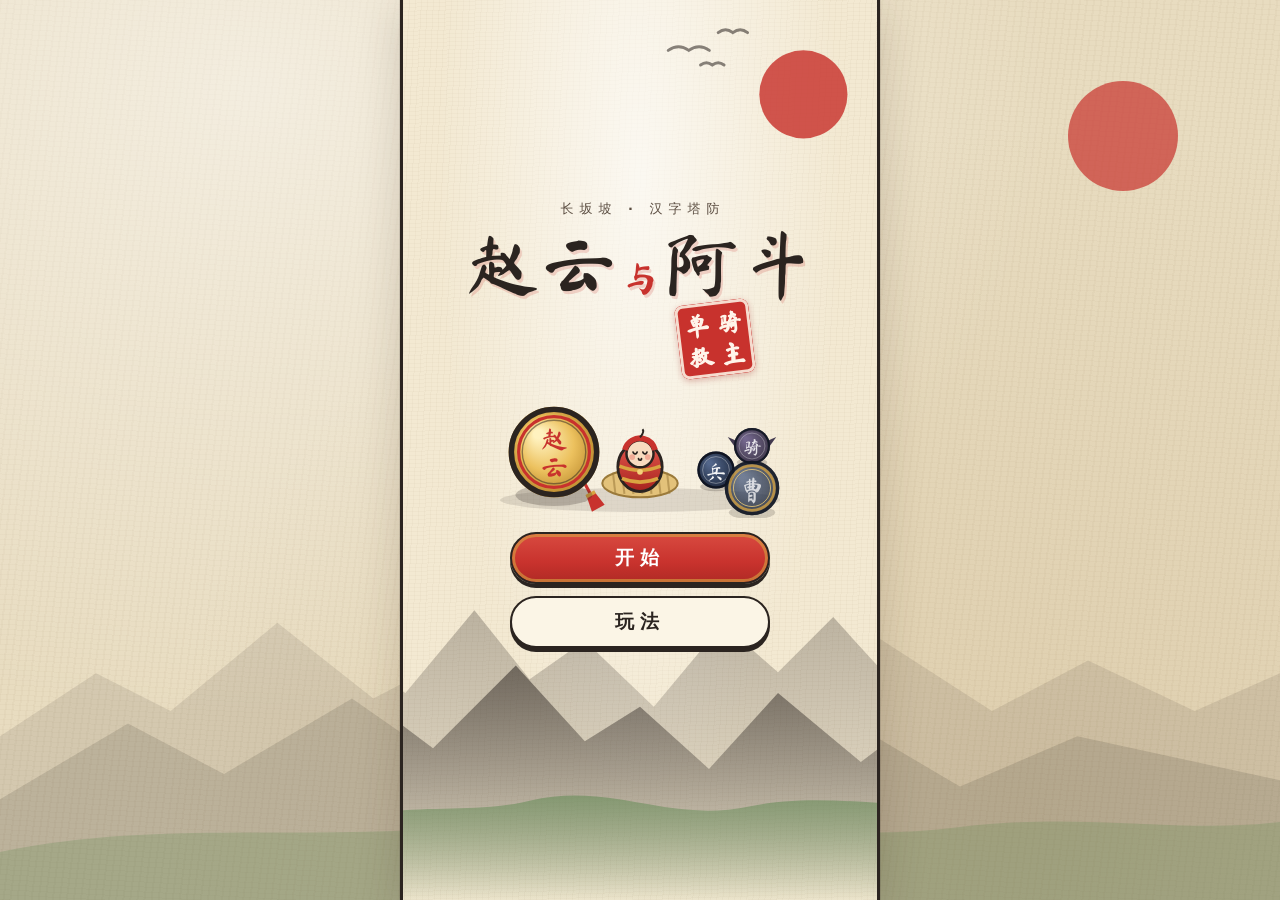
==== zhaoyun/index.html @ 33e2bda7 "Add standalone game 赵云与阿斗 at /zhaoyun/ Character-card merge tower defense set at Changban: summon 刀/" ====
<!doctype html>
<html lang="zh-CN">
<head>
<meta charset="utf-8">
<meta name="viewport" content="width=device-width, initial-scale=1, maximum-scale=1, user-scalable=no, viewport-fit=cover">
<title>赵云与阿斗 · 长坂坡汉字塔防</title>
<meta name="description" content="长坂坡，赵云单骑救主。征兵布阵、同字合并升级、两字凑成武将，守住阿斗二十波。">
<meta name="theme-color" content="#f3e9d2">
<meta name="color-scheme" content="light">
<link rel="icon" href="icon.svg" type="image/svg+xml">
<link rel="preconnect" href="https://fonts.googleapis.com">
<link rel="preconnect" href="https://fonts.gstatic.com" crossorigin>
<link rel="stylesheet" href="https://fonts.googleapis.com/css2?family=Ma+Shan+Zheng&family=ZCOOL+XiaoWei&display=swap">
<link rel="stylesheet" href="style.css">
</head>
<body>
<svg width="0" height="0" style="position:absolute" aria-hidden="true">
  <defs>
    <symbol id="i-heart" viewBox="0 0 24 24"><path d="M12 21s-7.5-4.6-9.6-9.4C.9 8.1 3 4.5 6.6 4.5c2.1 0 3.6 1.2 4.4 2.6.8-1.4 2.3-2.6 4.4-2.6 3.6 0 5.7 3.6 4.2 7.1C19.5 16.4 12 21 12 21z" fill="#c8322d" stroke="#2b2420" stroke-width="1.6" stroke-linejoin="round"/><path d="M7 8.2c-.9.3-1.6 1.2-1.6 2.3" stroke="#fff" stroke-opacity=".7" stroke-width="1.5" fill="none" stroke-linecap="round"/></symbol>
    <symbol id="i-bun" viewBox="0 0 24 24"><path d="M3 17.5c0-6 4-10 9-10s9 4 9 10c0 1.2-1 2-2.2 2H5.2C4 19.5 3 18.7 3 17.5z" fill="#fbf3e1" stroke="#2b2420" stroke-width="1.6" stroke-linejoin="round"/><path d="M9 11.5c1 1.5 1.2 3.4.8 5.4M14.5 11c-.6 1.8-.6 3.8.1 5.8" stroke="#c9b48a" stroke-width="1.3" fill="none" stroke-linecap="round"/><circle cx="12" cy="9.6" r="1.5" fill="#c8322d"/></symbol>
    <symbol id="i-pause" viewBox="0 0 24 24"><rect x="6" y="5" width="4" height="14" rx="1.2" fill="currentColor"/><rect x="14" y="5" width="4" height="14" rx="1.2" fill="currentColor"/></symbol>
    <symbol id="i-sound" viewBox="0 0 24 24"><path d="M4 9.5h3.5L12 5.5v13l-4.5-4H4z" fill="currentColor"/><path d="M15.5 9a4.2 4.2 0 0 1 0 6M18 6.5a7.6 7.6 0 0 1 0 11" stroke="currentColor" stroke-width="2" fill="none" stroke-linecap="round"/></symbol>
    <symbol id="i-mute" viewBox="0 0 24 24"><path d="M4 9.5h3.5L12 5.5v13l-4.5-4H4z" fill="currentColor"/><path d="M15.5 9.5l5 5m0-5l-5 5" stroke="currentColor" stroke-width="2" stroke-linecap="round"/></symbol>
    <symbol id="i-help" viewBox="0 0 24 24"><path d="M5 4.5h10.5a3 3 0 0 1 3 3v12H8a3 3 0 0 1-3-3z" fill="none" stroke="currentColor" stroke-width="1.9" stroke-linejoin="round"/><path d="M5 16.5a3 3 0 0 1 3-3h10.5M9 8.5h6" stroke="currentColor" stroke-width="1.9" fill="none" stroke-linecap="round"/></symbol>
    <symbol id="i-recycle" viewBox="0 0 24 24"><path d="M5.5 9h13l-1.3 10.2a1.5 1.5 0 0 1-1.5 1.3H8.3a1.5 1.5 0 0 1-1.5-1.3z" fill="#e3c27a" stroke="#2b2420" stroke-width="1.6" stroke-linejoin="round"/><path d="M8 12.5h8M8.6 16h6.8" stroke="#8a6a2e" stroke-width="1.3" stroke-linecap="round"/><path d="M4 9h16" stroke="#2b2420" stroke-width="1.8" stroke-linecap="round"/><path d="M9 6.5c.8-1.6 2-2.3 3-2.3s2.2.7 3 2.3" stroke="#2b2420" stroke-width="1.6" fill="none" stroke-linecap="round"/></symbol>
  </defs>
</svg>

<div id="app">
  <header id="hud">
    <div class="stat stat-hp" title="阿斗的心"><svg class="ico"><use href="#i-heart"/></svg><b id="hpV">10</b></div>
    <div class="stat stat-wave" title="波次"><span class="lbl l1">第</span><b id="waveV">1</b><span class="lbl">/20</span><span class="lbl l3">波</span></div>
    <div class="stat stat-bun" id="bunBox" title="馒头"><svg class="ico"><use href="#i-bun"/></svg><b id="bunV">0</b></div>
    <div class="hud-btns">
      <button class="hbtn speed" id="btnSpeed" aria-label="切换速度">×1</button>
      <button class="hbtn" id="btnSound" aria-label="声音"><svg class="ico"><use href="#i-sound"/></svg></button>
      <button class="hbtn" id="btnPause" aria-label="暂停"><svg class="ico"><use href="#i-pause"/></svg></button>
    </div>
  </header>

  <main id="field">
    <div id="boardWrap">
      <canvas id="cv"></canvas>
      <div id="flash"></div>
      <button id="btnNext" class="hidden"><span class="nx-t">下一波</span><span class="nx-c" id="nextCount">6</span><span class="nx-b" id="nextBonus"></span></button>
      <div id="banner" class="banner"><div class="b-main"></div><div class="b-sub"></div></div>
      <div id="skillStrip"></div>
    </div>
  </main>

  <section id="dock">
    <div id="bench">
      <div class="slot" data-i="0"><canvas></canvas></div>
      <div class="slot" data-i="1"><canvas></canvas></div>
      <div class="slot" data-i="2"><canvas></canvas></div>
      <div class="slot" data-i="3"><canvas></canvas></div>
      <div class="slot" data-i="4"><canvas></canvas></div>
    </div>
    <div id="controls">
      <div id="recycle" aria-label="回收"><svg class="ico"><use href="#i-recycle"/></svg><span class="rc-t">回收</span><span class="rc-v" id="recycleV"></span></div>
      <button id="btnSummon"><span class="sm-t">征兵</span><span class="sm-c"><svg class="ico"><use href="#i-bun"/></svg><b id="costV">10</b></span><span class="sm-why" id="summonWhy"></span></button>
      <button id="btnHelp" class="round-btn" aria-label="玩法与图鉴"><svg class="ico"><use href="#i-help"/></svg></button>
    </div>
  </section>

  <div id="tip" class="tip"></div>
  <div id="tut" class="tut"><span id="tutText"></span><i class="tut-arrow"></i></div>
  <div id="ghost"><canvas></canvas></div>
  <div id="flyLayer"></div>

  <!-- 标题页 -->
  <section id="title" class="screen show">
    <svg class="t-mount" viewBox="0 0 480 300" preserveAspectRatio="xMidYMax slice" aria-hidden="true">
      <defs>
        <linearGradient id="m1" x1="0" y1="0" x2="0" y2="1"><stop offset="0" stop-color="#2b2420" stop-opacity=".55"/><stop offset="1" stop-color="#2b2420" stop-opacity="0"/></linearGradient>
        <linearGradient id="m2" x1="0" y1="0" x2="0" y2="1"><stop offset="0" stop-color="#2b2420" stop-opacity=".28"/><stop offset="1" stop-color="#2b2420" stop-opacity="0"/></linearGradient>
        <linearGradient id="m3" x1="0" y1="0" x2="0" y2="1"><stop offset="0" stop-color="#5f8a52" stop-opacity=".55"/><stop offset="1" stop-color="#5f8a52" stop-opacity=".05"/></linearGradient>
      </defs>
      <path d="M0 170 L40 130 L70 150 L120 90 L160 140 L200 112 L250 160 L300 100 L340 135 L380 95 L430 150 L480 120 L480 300 L0 300Z" fill="url(#m2)"/>
      <path d="M0 210 L50 160 L90 190 L150 130 L200 185 L240 160 L290 205 L340 150 L400 200 L440 170 L480 190 L480 300 L0 300Z" fill="url(#m1)"/>
      <path d="M0 250 C60 225 110 240 160 228 C220 214 260 245 320 232 C380 220 430 238 480 226 L480 300 L0 300Z" fill="url(#m3)"/>
    </svg>
    <svg class="t-sky" viewBox="0 0 200 120" aria-hidden="true">
      <circle cx="150" cy="52" r="30" fill="#c8322d" opacity=".82"/>
      <path d="M58 22 q7 -5 14 0 q7 -5 14 0 M92 10 q5 -4 10 0 q5 -4 10 0 M80 32 q4 -3 8 0 q4 -3 8 0" stroke="#2b2420" stroke-width="2" fill="none" stroke-linecap="round" opacity=".55"/>
    </svg>
    <div class="t-inner">
      <div class="t-kicker">长坂坡 · 汉字塔防</div>
      <h1 class="t-title"><span>赵</span><span>云</span><span class="small">与</span><span>阿</span><span>斗</span></h1>
      <div class="seal" aria-label="单骑救主"><span>单</span><span>骑</span><span>救</span><span>主</span></div>
      <div class="t-hero"><canvas id="heroCv" width="300" height="130"></canvas></div>
      <div class="t-btns">
        <button class="btn btn-red" id="btnStart">开始</button>
        <button class="btn btn-paper" id="btnRules">玩法</button>
      </div>
      <div class="t-best" id="bestLine"></div>
    </div>
  </section>

  <!-- 选择难度 -->
  <section id="sheetDiff" class="sheet-wrap">
    <div class="sheet">
      <div class="sheet-h"><h2>选择难度</h2><button class="x" data-close aria-label="关闭">×</button></div>
      <button class="continue hidden" id="btnContinue"></button>
      <div class="diffs">
        <button class="diff" data-diff="easy"><b>简单</b><span>敌军血量 ×0.8 · 初始馒头 80</span><em data-best="easy"></em></button>
        <button class="diff" data-diff="normal"><b>普通</b><span>标准长坂坡 · 初始馒头 60</span><em data-best="normal"></em></button>
        <button class="diff" data-diff="hard"><b>困难</b><span>敌军血量 ×1.35 · 初始馒头 50</span><em data-best="hard"></em></button>
      </div>
    </div>
  </section>

  <!-- 玩法与图鉴 -->
  <section id="sheetHelp" class="sheet-wrap">
    <div class="sheet tall">
      <div class="sheet-h"><h2>玩法</h2><button class="x" data-close aria-label="关闭">×</button></div>
      <div class="sheet-body">
        <ol class="tips">
          <li>点<b>「征兵」</b>花馒头招募，字牌进入下方备战栏。</li>
          <li>把字牌<b>拖到路边空地</b>布阵；<b>同字同级</b>拖到一起合并升级，最高 5 级。</li>
          <li>拖<b>「铲」</b>到草地开垦新空地；用不上的字牌拖进<b>「回收」</b>换回馒头。</li>
          <li><b>两个字凑成武将</b>，如 赵 + 云 → 赵云。武将自动放技能，并强化身边同类兵。</li>
          <li>守住阿斗 <b>20 波</b>即胜；第 5 / 10 / 15 / 20 波有敌将来袭。</li>
        </ol>
        <h3>武将图鉴 <small id="codexCount"></small></h3>
        <div class="codex" id="codexGen"></div>
        <h3>兵种</h3>
        <div class="codex units" id="codexUnit"></div>
        <h3>曹军</h3>
        <div class="codex foes" id="codexFoe"></div>
      </div>
    </div>
  </section>

  <!-- 暂停 -->
  <section id="sheetPause" class="sheet-wrap">
    <div class="sheet center">
      <div class="pause-title">暂停</div>
      <div class="pause-info" id="pauseInfo"></div>
      <div class="col-btns">
        <button class="btn btn-red" id="btnResume">继续</button>
        <button class="btn btn-paper" id="btnPauseHelp">玩法 · 图鉴</button>
        <button class="btn btn-paper" id="btnRestart">重新开始</button>
        <button class="btn btn-ghost" id="btnHome">回到主页</button>
      </div>
    </div>
  </section>

  <!-- 结算 -->
  <section id="result" class="screen">
    <svg class="t-mount" viewBox="0 0 480 300" preserveAspectRatio="xMidYMax slice" aria-hidden="true">
      <defs>
        <linearGradient id="rm1" x1="0" y1="0" x2="0" y2="1"><stop offset="0" stop-color="#2b2420" stop-opacity=".55"/><stop offset="1" stop-color="#2b2420" stop-opacity="0"/></linearGradient>
        <linearGradient id="rm2" x1="0" y1="0" x2="0" y2="1"><stop offset="0" stop-color="#2b2420" stop-opacity=".28"/><stop offset="1" stop-color="#2b2420" stop-opacity="0"/></linearGradient>
        <linearGradient id="rm3" x1="0" y1="0" x2="0" y2="1"><stop offset="0" stop-color="#5f8a52" stop-opacity=".55"/><stop offset="1" stop-color="#5f8a52" stop-opacity=".05"/></linearGradient>
      </defs>
      <path d="M0 170 L40 130 L70 150 L120 90 L160 140 L200 112 L250 160 L300 100 L340 135 L380 95 L430 150 L480 120 L480 300 L0 300Z" fill="url(#rm2)"/>
      <path d="M0 210 L50 160 L90 190 L150 130 L200 185 L240 160 L290 205 L340 150 L400 200 L440 170 L480 190 L480 300 L0 300Z" fill="url(#rm1)"/>
      <path d="M0 250 C60 225 110 240 160 228 C220 214 260 245 320 232 C380 220 430 238 480 226 L480 300 L0 300Z" fill="url(#rm3)"/>
    </svg>
    <div class="r-inner">
      <div class="r-title" id="rTitle"></div>
      <div class="r-sub" id="rSub"></div>
      <div class="r-art"><canvas id="rCv" width="320" height="120"></canvas></div>
      <div class="r-stats" id="rStats"></div>
      <div class="r-gens" id="rGens"></div>
      <div class="col-btns">
        <button class="btn btn-red" id="btnAgain">再来一局</button>
        <button class="btn btn-paper" id="btnResHome">回到主页</button>
      </div>
    </div>
  </section>
</div>

<script src="core.js"></script>
<script src="game.js"></script>
</body>
</html>
---- zhaoyun/style.css ----
/* 赵云与阿斗 · 样式（宣纸 + 朱砂 + 墨） */
:root {
  --paper: #f3e9d2;
  --paper-2: #eadcbc;
  --paper-3: #fbf5e6;
  --ink: #2b2420;
  --ink-2: #5a4c40;
  --ink-3: #8a7b68;
  --red: #c8322d;
  --red-d: #9e221e;
  --gold: #d9a441;
  --gold-l: #f3d27a;
  --green: #7fa36b;
  --green-d: #5f8a52;
  --road: #d8c49a;
  --navy: #24324a;
  --cal: "Ma Shan Zheng", "ZCOOL XiaoWei", "STKaiti", "KaiTi", "Kaiti SC", "AR PL UKai CN", serif;
  --ui: system-ui, -apple-system, "PingFang SC", "Hiragino Sans GB", "Microsoft YaHei", "Noto Sans SC", "WenQuanYi Zen Hei", sans-serif;
  color-scheme: light;
}
* { box-sizing: border-box; -webkit-tap-highlight-color: transparent; }
html, body { margin: 0; height: 100%; overflow: hidden; }
body {
  font-family: var(--ui);
  color: var(--ink);
  background-color: #e8dcc0;
  background-image:
    radial-gradient(ellipse at 20% 10%, rgba(255, 255, 255, .5), transparent 55%),
    radial-gradient(ellipse at 80% 90%, rgba(160, 120, 60, .14), transparent 60%),
    repeating-linear-gradient(97deg, rgba(120, 90, 50, .035) 0 2px, transparent 2px 7px),
    repeating-linear-gradient(3deg, rgba(120, 90, 50, .03) 0 1px, transparent 1px 5px);
  user-select: none;
  -webkit-user-select: none;
  -webkit-touch-callout: none;
}
button { font: inherit; color: inherit; cursor: pointer; border: 0; background: none; padding: 0; }
.hidden { display: none !important; }
.ico { width: 22px; height: 22px; display: block; flex: none; }

#app {
  position: relative;
  max-width: 480px;
  height: 100%;
  height: 100dvh;
  margin: 0 auto;
  display: flex;
  flex-direction: column;
  overflow: hidden;
  background-color: var(--paper);
  background-image:
    radial-gradient(ellipse at 30% 0%, rgba(255, 255, 255, .55), transparent 60%),
    radial-gradient(ellipse at 100% 100%, rgba(190, 150, 80, .16), transparent 55%),
    repeating-linear-gradient(93deg, rgba(120, 90, 50, .03) 0 1px, transparent 1px 6px),
    repeating-linear-gradient(-2deg, rgba(120, 90, 50, .025) 0 1px, transparent 1px 4px);
  box-shadow: 0 0 0 1px rgba(43, 36, 32, .12), 0 10px 40px rgba(60, 40, 20, .18);
  touch-action: none;
}

/* ---------- 顶栏 ---------- */
#hud {
  flex: none;
  height: 46px;
  display: flex;
  align-items: center;
  gap: 6px;
  padding: 6px 8px 0;
  padding-top: max(6px, env(safe-area-inset-top));
}
.stat {
  display: flex;
  align-items: center;
  gap: 4px;
  height: 34px;
  padding: 0 10px 0 7px;
  border-radius: 17px;
  background: var(--paper-3);
  border: 2px solid var(--ink);
  box-shadow: 0 2px 0 rgba(43, 36, 32, .25);
  font-variant-numeric: tabular-nums;
  white-space: nowrap;
}
.stat b { font-size: 17px; font-weight: 800; letter-spacing: .5px; }
.stat-wave { padding: 0 10px; gap: 2px; }
.stat-wave .lbl { font-size: 12px; color: var(--ink-2); font-weight: 600; }
.stat-hp b { color: var(--red); min-width: 18px; }
.stat-hp.hit { animation: hpHit .45s; }
.stat-bun { min-width: 70px; }
.stat-bun.bump .ico { animation: bump .25s; }
@keyframes bump { 50% { transform: scale(1.35); } }
@keyframes hpHit { 20%, 60% { transform: translateX(-3px); background: #f6c9c3; } 40%, 80% { transform: translateX(3px); } }
.hud-btns { margin-left: auto; display: flex; gap: 5px; }
.hbtn {
  width: 34px; height: 34px;
  border-radius: 50%;
  display: grid; place-items: center;
  background: var(--paper-3);
  border: 2px solid var(--ink);
  box-shadow: 0 2px 0 rgba(43, 36, 32, .25);
  color: var(--ink);
}
.hbtn .ico { width: 20px; height: 20px; }
.hbtn:active { transform: translateY(1px); box-shadow: 0 1px 0 rgba(43, 36, 32, .25); }
.hbtn.speed { font-weight: 800; font-size: 13px; letter-spacing: -.3px; }
.hbtn.speed.fast { background: var(--gold); }
.hbtn.muted { color: var(--ink-3); }

/* ---------- 战场 ---------- */
#field {
  flex: 1;
  min-height: 0;
  display: flex;
  align-items: center;
  justify-content: center;
  padding: 6px 8px 4px;
}
#boardWrap {
  position: relative;
  border-radius: 12px;
  border: 3px solid var(--ink);
  box-shadow: 0 4px 0 rgba(43, 36, 32, .3), 0 8px 24px rgba(60, 40, 20, .2);
  overflow: hidden;
  background: var(--green);
}
#cv { display: block; touch-action: none; cursor: grab; }
.slot { cursor: grab; }
#flash { position: absolute; inset: 0; pointer-events: none; background: radial-gradient(ellipse at 50% 92%, rgba(200, 50, 45, .65), rgba(200, 50, 45, .15) 70%); opacity: 0; }
#flash.on { animation: flash .5s ease-out; }
@keyframes flash { 0% { opacity: 1; } 100% { opacity: 0; } }
#boardWrap.shake { animation: shake .35s; }
@keyframes shake { 20% { transform: translate(-4px, 2px); } 40% { transform: translate(4px, -2px); } 60% { transform: translate(-3px, -1px); } 80% { transform: translate(2px, 1px); } }

#btnNext {
  position: absolute; left: 50%; top: 8px;
  transform: translateX(-50%);
  display: flex; align-items: center; gap: 6px;
  height: 34px; padding: 0 6px 0 14px;
  border-radius: 17px;
  background: var(--red);
  color: #fff;
  border: 2px solid var(--ink);
  box-shadow: 0 3px 0 var(--ink);
  font-weight: 800; font-size: 15px;
  white-space: nowrap;
  animation: nextPulse 1.2s ease-in-out infinite;
  z-index: 3;
}
#btnNext:active { transform: translateX(-50%) translateY(2px); box-shadow: 0 1px 0 var(--ink); }
.nx-c:empty { display: none; }
.nx-c { min-width: 24px; height: 24px; border-radius: 12px; background: var(--paper-3); color: var(--ink); display: grid; place-items: center; font-size: 13px; padding: 0 5px; }
.nx-b { font-size: 12px; color: var(--gold-l); padding-right: 6px; }
.nx-b:empty { display: none; }
@keyframes nextPulse { 50% { box-shadow: 0 3px 0 var(--ink), 0 0 0 6px rgba(200, 50, 45, .18); } }

.banner {
  position: absolute; left: 0; right: 0; top: 30%;
  display: flex; flex-direction: column; align-items: center;
  text-align: center; pointer-events: none;
  opacity: 0; z-index: 4;
}
.banner .b-main {
  display: inline-block;
  font-family: var(--cal);
  font-size: 40px; line-height: 1.15;
  color: var(--paper-3);
  padding: 6px 34px 4px;
  background: linear-gradient(90deg, transparent, rgba(43, 36, 32, .88) 18%, rgba(43, 36, 32, .88) 82%, transparent);
  text-shadow: 0 2px 0 rgba(0, 0, 0, .35);
  letter-spacing: 4px;
}
.banner .b-sub {
  display: inline-block;
  margin-top: 6px;
  padding: 3px 14px 3px 20px;
  border-radius: 14px;
  background: rgba(251, 245, 230, .94);
  border: 2px solid var(--ink);
  font-size: 14px; font-weight: 800; letter-spacing: 6px;
  color: var(--ink);
}
.banner .b-sub:empty { display: none; }
.banner.boss .b-sub { color: var(--red); }
.banner.boss .b-main { background: linear-gradient(90deg, transparent, rgba(158, 34, 30, .92) 15%, rgba(158, 34, 30, .92) 85%, transparent); color: #fff3d8; }
.banner.gold .b-main { background: linear-gradient(90deg, transparent, rgba(185, 130, 30, .92) 15%, rgba(185, 130, 30, .92) 85%, transparent); color: #fff; }
.banner.show { animation: banner 1.9s ease-out forwards; }
@keyframes banner {
  0% { opacity: 0; transform: scale(1.5); }
  12% { opacity: 1; transform: scale(1); }
  80% { opacity: 1; transform: scale(1); }
  100% { opacity: 0; transform: translateY(-14px); }
}
#skillStrip {
  position: absolute; right: 6px; top: 6px;
  pointer-events: none; z-index: 3;
  display: flex; flex-direction: column; align-items: flex-end; gap: 3px;
}
.sk {
  font-size: 11px; font-weight: 800; letter-spacing: 1px;
  white-space: nowrap;
  padding: 2px 9px;
  border-radius: 12px;
  background: rgba(43, 36, 32, .82);
  color: var(--gold-l);
  border: 1.5px solid var(--gold);
  animation: sk 1.5s ease-out forwards;
}
.sk b { color: #fff; font-family: var(--cal); font-size: 14px; font-weight: 400; margin-left: 4px; }
@keyframes sk { 0% { opacity: 0; transform: translateY(8px); } 12%, 75% { opacity: 1; transform: none; } 100% { opacity: 0; transform: translateY(-6px); } }

/* ---------- 备战栏与按钮 ---------- */
#dock {
  flex: none;
  padding: 2px 8px 8px;
  padding-bottom: max(8px, env(safe-area-inset-bottom));
}
#bench {
  display: grid;
  grid-template-columns: repeat(5, 1fr);
  gap: 6px;
  padding: 6px;
  border-radius: 14px;
  background: linear-gradient(#b98d55, #9c7342);
  border: 2.5px solid var(--ink);
  box-shadow: inset 0 2px 0 rgba(255, 230, 180, .45), 0 3px 0 rgba(43, 36, 32, .3);
}
.slot {
  position: relative;
  height: 54px;
  border-radius: 9px;
  background: #e9d8b2;
  box-shadow: inset 0 2px 4px rgba(70, 45, 15, .35);
  display: grid; place-items: center;
  touch-action: none;
}
.slot canvas { width: 100%; height: 100%; display: block; pointer-events: none; }
.slot.empty::after {
  content: ""; position: absolute; inset: 9px;
  border: 1.5px dashed rgba(90, 60, 25, .35); border-radius: 6px;
}
.slot.pop canvas { animation: slotPop .35s; }
@keyframes slotPop { 40% { transform: scale(1.22); } }
.slot.dragsrc canvas { opacity: .3; }
.slot.hl-ok { box-shadow: inset 0 0 0 3px rgba(255, 255, 255, .9), inset 0 2px 4px rgba(70, 45, 15, .35); }
.slot.hl-merge, .slot.hl-general { box-shadow: inset 0 0 0 3px var(--gold), 0 0 10px var(--gold); background: #f6e3a8; }
.slot.hl-swap { box-shadow: inset 0 0 0 3px #6f9fd0; }
.slot.over { transform: scale(1.06); }

#controls {
  display: flex; align-items: stretch; gap: 8px;
  margin-top: 8px;
  height: 58px;
}
#recycle {
  position: relative;
  flex: 0 0 76px;
  border-radius: 14px;
  border: 2.5px dashed var(--ink-2);
  background: rgba(255, 250, 235, .55);
  display: flex; flex-direction: column; align-items: center; justify-content: center; gap: 1px;
  color: var(--ink-2);
  transition: transform .12s, background .12s;
}
#recycle .ico { width: 26px; height: 26px; }
.rc-t { font-size: 12px; font-weight: 800; letter-spacing: 2px; }
.rc-v { position: absolute; top: -12px; right: -6px; background: var(--gold); color: var(--ink); border: 2px solid var(--ink); border-radius: 10px; font-size: 12px; font-weight: 800; padding: 0 6px; }
.rc-v:empty { display: none; }
#recycle.hl-ok { border-style: solid; border-color: var(--ink); background: #f6e3a8; }
#recycle.hl-no { opacity: .45; }
#recycle.over { transform: scale(1.08); background: var(--gold-l); }

#btnSummon {
  position: relative;
  flex: 1;
  border-radius: 16px;
  background: linear-gradient(#d84a40, var(--red) 55%, #b02a25);
  color: #fff;
  border: 2.5px solid var(--ink);
  box-shadow: inset 0 2px 0 rgba(255, 210, 190, .5), inset 0 0 0 4px rgba(217, 164, 65, .55), 0 4px 0 var(--ink);
  display: flex; align-items: center; justify-content: center; gap: 12px;
  transition: transform .06s;
}
#btnSummon:active:not(.off) { transform: translateY(3px); box-shadow: inset 0 2px 0 rgba(255, 210, 190, .5), inset 0 0 0 4px rgba(217, 164, 65, .55), 0 1px 0 var(--ink); }
.sm-t { font-family: var(--cal); font-size: 30px; line-height: 1; letter-spacing: 4px; text-shadow: 0 2px 0 rgba(80, 10, 5, .5); }
.sm-c { display: flex; align-items: center; gap: 3px; background: var(--paper-3); color: var(--ink); border: 2px solid var(--ink); border-radius: 14px; padding: 2px 9px 2px 5px; }
.sm-c b { font-size: 17px; font-weight: 800; font-variant-numeric: tabular-nums; }
.sm-c .ico { width: 20px; height: 20px; }
.sm-why { position: absolute; bottom: 2px; left: 0; right: 0; font-size: 10px; text-align: center; color: #ffe3d6; font-weight: 700; letter-spacing: 1px; }
.sm-why:empty { display: none; }
#btnSummon.off { filter: saturate(.25) brightness(.95); }
#btnSummon.off .sm-t { opacity: .8; }
#btnSummon.ready { animation: summonGlow 1.6s ease-in-out infinite; }
@keyframes summonGlow { 50% { box-shadow: inset 0 2px 0 rgba(255, 210, 190, .5), inset 0 0 0 4px rgba(243, 210, 122, .95), 0 4px 0 var(--ink), 0 0 14px rgba(217, 164, 65, .65); } }
.round-btn {
  flex: 0 0 48px;
  border-radius: 14px;
  background: var(--paper-3);
  border: 2.5px solid var(--ink);
  box-shadow: 0 3px 0 rgba(43, 36, 32, .35);
  display: grid; place-items: center;
}
.round-btn .ico { width: 24px; height: 24px; }

/* ---------- 提示、拖拽 ---------- */
.tip {
  position: absolute; z-index: 30;
  max-width: 250px;
  padding: 7px 11px;
  border-radius: 10px;
  background: rgba(43, 36, 32, .93);
  color: var(--paper-3);
  font-size: 13px; line-height: 1.45;
  pointer-events: none;
  opacity: 0; transform: translateY(4px);
  transition: opacity .15s, transform .15s;
}
.tip.show { opacity: 1; transform: none; }
.tip b { color: var(--gold-l); }
.tip .tn { font-size: 15px; color: #fff; font-weight: 800; }
.tut {
  position: absolute; z-index: 31;
  max-width: 230px;
  padding: 9px 13px;
  border-radius: 12px;
  background: var(--gold-l);
  color: var(--ink);
  border: 2.5px solid var(--ink);
  box-shadow: 0 4px 0 rgba(43, 36, 32, .35);
  font-size: 14px; font-weight: 800; line-height: 1.4;
  pointer-events: none;
  display: none;
  animation: tutBob 1.1s ease-in-out infinite;
}
.tut.show { display: block; }
.tut-arrow { position: absolute; left: var(--ax, 50%); width: 14px; height: 14px; background: var(--gold-l); border: 2.5px solid var(--ink); transform: translateX(-50%) rotate(45deg); }
.tut.down .tut-arrow { bottom: -9px; border-top: 0; border-left: 0; }
.tut.up .tut-arrow { top: -9px; border-bottom: 0; border-right: 0; }
@keyframes tutBob { 50% { translate: 0 -4px; } }
#ghost { position: fixed; left: 0; top: 0; z-index: 40; pointer-events: none; display: none; will-change: transform; filter: drop-shadow(0 8px 6px rgba(43, 36, 32, .35)); }
#ghost.show { display: block; }
#ghost canvas { display: block; }
#flyLayer { position: fixed; inset: 0; pointer-events: none; z-index: 35; overflow: hidden; }
.fly { position: absolute; left: 0; top: 0; width: 18px; height: 18px; margin: -9px 0 0 -9px; }

/* ---------- 标题页 ---------- */
.screen {
  position: absolute; inset: 0; z-index: 20;
  display: none;
  background-color: var(--paper);
  background-image:
    radial-gradient(ellipse at 50% 20%, rgba(255, 255, 255, .7), transparent 60%),
    repeating-linear-gradient(93deg, rgba(120, 90, 50, .035) 0 1px, transparent 1px 6px),
    repeating-linear-gradient(-2deg, rgba(120, 90, 50, .03) 0 1px, transparent 1px 4px);
  overflow: hidden;
}
.screen.show { display: block; }
.t-sky { position: absolute; top: 2%; right: 0; width: 62%; max-width: 300px; height: auto; }
.t-mount { position: absolute; left: 0; right: 0; bottom: 0; width: 100%; height: 46%; }
.t-inner {
  position: relative; height: 100%;
  display: flex; flex-direction: column; align-items: center; justify-content: center;
  padding: 24px 20px 40px;
  gap: 8px;
}
.t-kicker { font-size: 13px; letter-spacing: 6px; color: var(--ink-2); font-weight: 700; padding-left: 6px; }
.t-title {
  margin: 0; font-weight: 400;
  font-family: var(--cal);
  font-size: clamp(50px, 16vw, 74px);
  line-height: 1.05;
  color: var(--ink);
  display: flex; align-items: baseline; gap: 2px;
  text-shadow: 2px 3px 0 rgba(200, 50, 45, .18);
}
.t-title .small { font-size: .5em; color: var(--red); margin: 0 4px; }
.seal {
  display: grid; grid-template-columns: 1fr 1fr; grid-template-rows: 1fr 1fr;
  width: 74px; height: 74px;
  padding: 5px;
  background: var(--red);
  border-radius: 8px;
  box-shadow: inset 0 0 0 3px #f6dccf, inset 0 0 0 5px var(--red), 0 2px 6px rgba(158, 34, 30, .3);
  transform: rotate(-7deg);
  margin: -10px 0 4px 150px;
}
.seal span { display: grid; place-items: center; color: #fff4ea; font-family: var(--cal); font-size: 25px; line-height: 1; font-weight: 700; }
.t-hero { height: 130px; display: grid; place-items: center; }
.t-hero canvas { width: 300px; height: 130px; }
.t-btns { display: flex; flex-direction: column; gap: 12px; width: min(260px, 80%); margin-top: 6px; }
.btn {
  height: 52px;
  border-radius: 26px;
  border: 2.5px solid var(--ink);
  font-size: 19px; font-weight: 800; letter-spacing: 6px;
  box-shadow: 0 4px 0 var(--ink);
  transition: transform .06s;
}
.btn:active { transform: translateY(3px); box-shadow: 0 1px 0 var(--ink); }
.btn-red { background: linear-gradient(#d84a40, var(--red) 60%, #b02a25); color: #fff; box-shadow: inset 0 0 0 3px rgba(217, 164, 65, .6), 0 4px 0 var(--ink); }
.btn-red:active { box-shadow: inset 0 0 0 3px rgba(217, 164, 65, .6), 0 1px 0 var(--ink); }
.btn-paper { background: var(--paper-3); color: var(--ink); }
.btn-ghost { background: transparent; border-color: transparent; box-shadow: none; color: var(--ink-2); font-size: 16px; height: 40px; }
.t-best { min-height: 22px; display: flex; flex-wrap: wrap; justify-content: center; gap: 6px; margin-top: 6px; }
.chip { font-size: 12px; font-weight: 700; padding: 3px 9px; border-radius: 11px; background: rgba(255, 250, 235, .85); border: 1.5px solid var(--ink-3); color: var(--ink-2); }
.chip.win { border-color: var(--red); color: var(--red); }

/* ---------- 底部弹层 ---------- */
.sheet-wrap {
  position: absolute; inset: 0; z-index: 25;
  display: none;
  align-items: flex-end;
  background: rgba(43, 36, 32, .45);
}
.sheet-wrap.show { display: flex; animation: fadeIn .18s; }
@keyframes fadeIn { from { opacity: 0; } }
.sheet {
  width: 100%;
  max-height: 88%;
  display: flex; flex-direction: column;
  background: var(--paper);
  background-image: repeating-linear-gradient(93deg, rgba(120, 90, 50, .03) 0 1px, transparent 1px 6px);
  border-top: 3px solid var(--ink);
  border-radius: 20px 20px 0 0;
  padding: 14px 16px 20px;
  padding-bottom: max(20px, env(safe-area-inset-bottom));
  animation: up .22s ease-out;
}
.sheet.tall { height: 88%; }
.sheet.center { text-align: center; }
@keyframes up { from { transform: translateY(40px); opacity: .4; } }
.sheet-h { display: flex; align-items: center; justify-content: space-between; margin-bottom: 10px; }
.sheet-h h2 { margin: 0; font-family: var(--cal); font-weight: 400; font-size: 28px; letter-spacing: 3px; }
.x { width: 36px; height: 36px; border-radius: 50%; font-size: 24px; line-height: 1; border: 2px solid var(--ink); background: var(--paper-3); }
.sheet-body { overflow-y: auto; flex: 1; touch-action: pan-y; margin: 0 -4px; padding: 0 4px; }
.diffs { display: flex; flex-direction: column; gap: 10px; }
.diff {
  text-align: left;
  display: grid; grid-template-columns: 64px 1fr; grid-template-rows: auto auto; column-gap: 10px;
  align-items: center;
  padding: 12px 14px;
  border-radius: 14px;
  background: var(--paper-3);
  border: 2.5px solid var(--ink);
  box-shadow: 0 3px 0 rgba(43, 36, 32, .35);
}
.diff b { grid-row: span 2; font-family: var(--cal); font-weight: 400; font-size: 30px; color: var(--ink); }
.diff[data-diff="hard"] b { color: var(--red); }
.diff span { font-size: 13px; color: var(--ink-2); font-weight: 600; }
.diff em { font-style: normal; font-size: 12px; color: var(--red); font-weight: 700; min-height: 0; }
.diff em:empty { display: none; }
.diff:active { transform: translateY(2px); }
.continue {
  width: 100%; margin-bottom: 12px;
  padding: 12px 14px; border-radius: 14px;
  background: var(--gold-l); border: 2.5px solid var(--ink);
  box-shadow: 0 3px 0 rgba(43, 36, 32, .35);
  font-weight: 800; font-size: 16px; text-align: left;
}
.continue small { display: block; font-size: 12px; color: var(--ink-2); font-weight: 600; margin-top: 2px; }

.tips { margin: 0 0 6px; padding-left: 22px; font-size: 14px; line-height: 1.6; }
.tips li { margin-bottom: 4px; }
.tips b { color: var(--red); }
.sheet-body h3 { font-family: var(--cal); font-weight: 400; font-size: 22px; margin: 14px 0 8px; letter-spacing: 2px; display: flex; align-items: baseline; gap: 8px; }
.sheet-body h3 small { font-family: var(--ui); font-size: 12px; color: var(--ink-3); letter-spacing: 0; }
.codex { display: flex; flex-direction: column; gap: 8px; }
.card {
  display: flex; gap: 10px; align-items: center;
  padding: 8px 10px;
  border-radius: 12px;
  background: var(--paper-3);
  border: 2px solid rgba(43, 36, 32, .7);
}
.card canvas { flex: none; width: 52px; height: 52px; }
.card .ct { font-weight: 800; font-size: 15px; }
.card .ct em { font-style: normal; color: var(--red); margin-left: 4px; font-family: var(--cal); font-weight: 400; font-size: 17px; }
.card .cr { font-size: 12px; color: var(--ink-2); margin-top: 1px; line-height: 1.45; }
.card .cr b { color: var(--ink); }
.card.locked { opacity: .55; border-style: dashed; }
.recipe { display: inline-flex; align-items: center; gap: 4px; margin-top: 3px; font-size: 12px; color: var(--ink-2); }
.recipe i { font-style: normal; display: inline-grid; place-items: center; width: 22px; height: 22px; background: #fff; border: 1.5px solid var(--ink); border-radius: 4px; font-family: var(--cal); font-size: 16px; color: var(--ink); }

.pause-title { font-family: var(--cal); font-size: 40px; margin: 4px 0; letter-spacing: 6px; }
.pause-info { font-size: 13px; color: var(--ink-2); margin-bottom: 14px; }
.col-btns { display: flex; flex-direction: column; gap: 11px; width: min(280px, 84%); margin: 0 auto; }

/* ---------- 结算 ---------- */
#result { z-index: 26; }
#result .t-mount { height: 34%; opacity: .8; }
#result .r-inner { position: relative; }
#result.show { display: flex; align-items: center; justify-content: center; animation: fadeIn .3s; }
.r-inner { width: 100%; padding: 20px; display: flex; flex-direction: column; align-items: center; gap: 8px; }
.r-title { font-family: var(--cal); font-size: clamp(48px, 15vw, 66px); line-height: 1.1; color: var(--red); letter-spacing: 4px; text-shadow: 2px 3px 0 rgba(43, 36, 32, .15); animation: stamp .5s cubic-bezier(.2, 1.6, .5, 1); text-align: center; }
#result.lose .r-title { color: var(--ink); font-size: clamp(34px, 10.5vw, 46px); letter-spacing: 1px; }
@keyframes stamp { from { transform: scale(2.2); opacity: 0; } }
.r-sub { font-size: 14px; color: var(--ink-2); font-weight: 700; letter-spacing: 2px; }
.r-art canvas { width: 320px; height: 120px; }
.r-stats { display: grid; grid-template-columns: repeat(3, 1fr); gap: 8px; width: min(340px, 100%); }
.rs { background: var(--paper-3); border: 2px solid var(--ink); border-radius: 12px; padding: 7px 4px; text-align: center; }
.rs b { display: block; font-size: 20px; font-weight: 800; }
.rs span { font-size: 11px; color: var(--ink-2); font-weight: 700; }
.r-gens { display: flex; gap: 6px; flex-wrap: wrap; justify-content: center; min-height: 10px; margin: 4px 0 10px; }
.r-gens canvas { width: 50px; height: 50px; }
.r-new { display: inline-block; margin-left: 6px; padding: 1px 8px; border-radius: 10px; background: var(--gold); color: var(--ink); font-size: 12px; letter-spacing: 0; }

@media (min-width: 520px) {
  body::before {
    content: ""; position: fixed; left: 0; right: 0; bottom: 0; height: 42%; pointer-events: none;
    background: url("data:image/svg+xml,%3Csvg xmlns='http://www.w3.org/2000/svg' viewBox='0 0 1200 300' preserveAspectRatio='none'%3E%3Cpath d='M0 170 L90 120 L160 150 L260 80 L350 140 L430 105 L540 165 L640 95 L720 140 L820 90 L930 150 L1020 110 L1120 150 L1200 120 L1200 300 L0 300Z' fill='%232b2420' fill-opacity='.10'/%3E%3Cpath d='M0 220 L120 160 L210 200 L330 140 L440 205 L560 165 L660 215 L780 150 L900 210 L1010 170 L1200 205 L1200 300 L0 300Z' fill='%232b2420' fill-opacity='.14'/%3E%3Cpath d='M0 262 C150 235 300 255 450 240 C620 224 760 258 900 242 C1020 230 1110 248 1200 238 L1200 300 L0 300Z' fill='%235f8a52' fill-opacity='.25'/%3E%3C/svg%3E") bottom / 100% 100% no-repeat;
  }
  body::after {
    content: ""; position: fixed; top: 9%; right: 8%; width: 110px; height: 110px; border-radius: 50%;
    background: #c8322d; opacity: .7; pointer-events: none;
  }
  #app { z-index: 1; }
  body { display: block; }
  #app { border-left: 3px solid var(--ink); border-right: 3px solid var(--ink); }
}
@media (min-height: 780px) and (max-width: 520px) {
  #hud { height: 52px; }
  .slot { height: 64px; }
  #controls { height: 66px; margin-top: 10px; }
  #dock { padding-bottom: max(14px, env(safe-area-inset-bottom)); }
}
@media (max-width: 400px) {
  #hud { gap: 4px; padding-left: 6px; padding-right: 6px; }
  .stat { height: 32px; padding: 0 8px 0 5px; gap: 3px; }
  .stat-wave { padding: 0 8px; gap: 1px; }
  .stat b { font-size: 16px; }
  .stat-bun { min-width: 0; }
  .hud-btns { gap: 4px; }
  .hbtn { width: 32px; height: 32px; }
  .ico { width: 20px; height: 20px; }
  .hbtn .ico { width: 18px; height: 18px; }
}
@media (max-width: 365px) {
  .stat-wave .lbl.l1 { display: none; }
  .stat-wave .lbl.l3 { display: none; }
  .stat { padding: 0 6px 0 4px; }
  .stat b { font-size: 15px; }
  .hbtn { width: 30px; height: 30px; }
  .ico { width: 18px; height: 18px; }
}
@media (max-height: 620px) {
  #hud { height: 42px; }
  .stat, .hbtn { height: 30px; }
  .hbtn { width: 30px; }
  .slot { height: 46px; }
  #controls { height: 50px; margin-top: 6px; }
  .sm-t { font-size: 25px; }
}
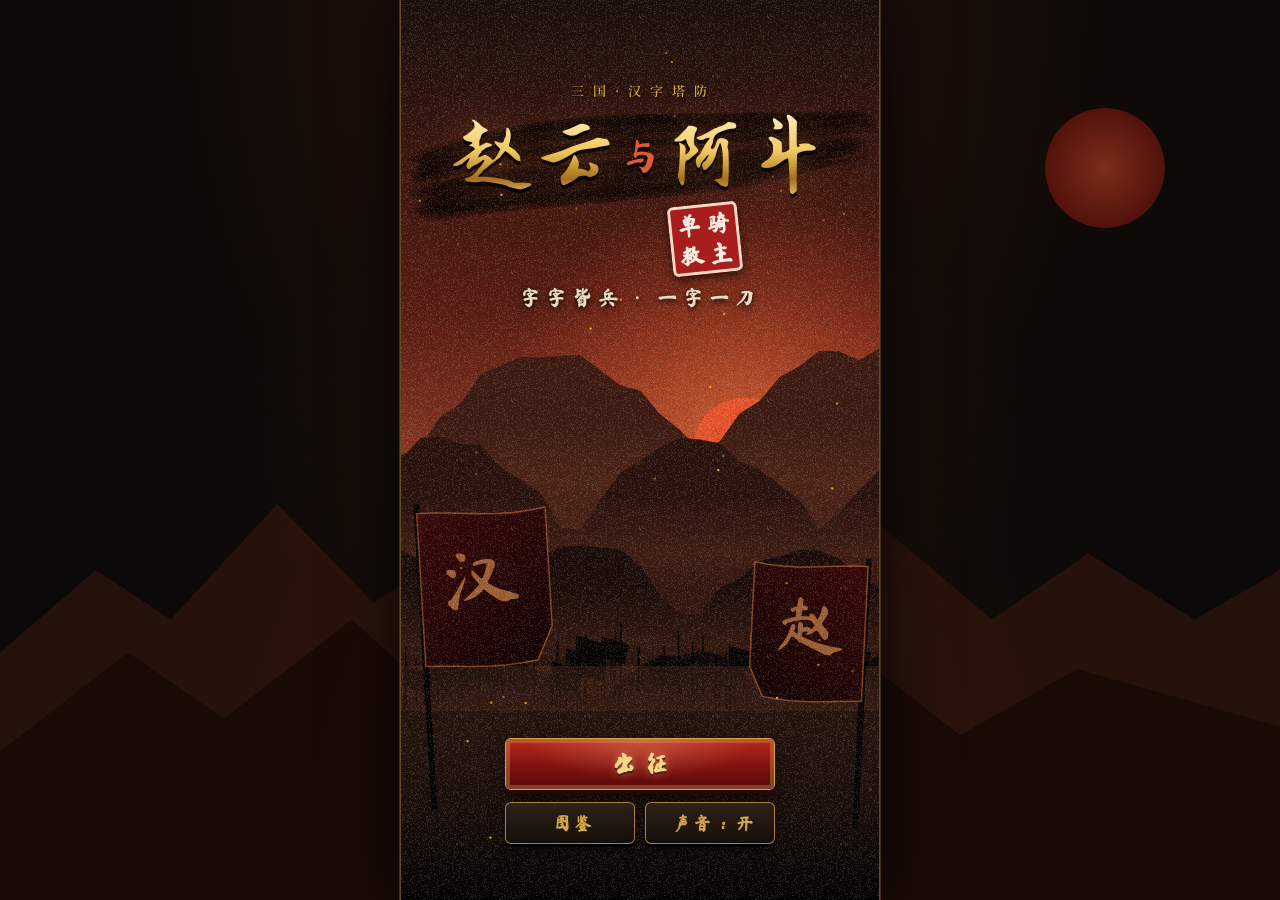
==== commit 6693453f: "赵云与阿斗 v2: Three Kingdoms war art, text attacks, 10-battle campaign, more generals - Dusk battlefield" ====
--- a/zhaoyun/index.html
+++ b/zhaoyun/index.html
@@ -3,40 +3,46 @@
 <head>
 <meta charset="utf-8">
 <meta name="viewport" content="width=device-width, initial-scale=1, maximum-scale=1, user-scalable=no, viewport-fit=cover">
-<title>赵云与阿斗 · 长坂坡汉字塔防</title>
-<meta name="description" content="长坂坡，赵云单骑救主。征兵布阵、同字合并升级、两字凑成武将，守住阿斗二十波。">
-<meta name="theme-color" content="#f3e9d2">
-<meta name="color-scheme" content="light">
+<title>赵云与阿斗 · 三国汉字塔防</title>
+<meta name="description" content="三国战役汉字塔防：征兵布阵、同字合并升级、两字凑成武将，字字皆兵，从黄巾之乱一路征战到五丈原。">
+<meta name="theme-color" content="#15110d">
+<meta name="color-scheme" content="dark">
 <link rel="icon" href="icon.svg" type="image/svg+xml">
-<link rel="preconnect" href="https://fonts.googleapis.com">
-<link rel="preconnect" href="https://fonts.gstatic.com" crossorigin>
-<link rel="stylesheet" href="https://fonts.googleapis.com/css2?family=Ma+Shan+Zheng&family=ZCOOL+XiaoWei&display=swap">
+<link rel="preload" href="fonts/brush.woff2" as="font" type="font/woff2" crossorigin>
+<link rel="preload" href="fonts/serif.woff2" as="font" type="font/woff2" crossorigin>
+<link rel="preload" href="fonts/wild.woff2" as="font" type="font/woff2" crossorigin>
+<link rel="preload" href="fonts/serif-black.woff2" as="font" type="font/woff2" crossorigin>
 <link rel="stylesheet" href="style.css">
 </head>
 <body>
 <svg width="0" height="0" style="position:absolute" aria-hidden="true">
   <defs>
-    <symbol id="i-heart" viewBox="0 0 24 24"><path d="M12 21s-7.5-4.6-9.6-9.4C.9 8.1 3 4.5 6.6 4.5c2.1 0 3.6 1.2 4.4 2.6.8-1.4 2.3-2.6 4.4-2.6 3.6 0 5.7 3.6 4.2 7.1C19.5 16.4 12 21 12 21z" fill="#c8322d" stroke="#2b2420" stroke-width="1.6" stroke-linejoin="round"/><path d="M7 8.2c-.9.3-1.6 1.2-1.6 2.3" stroke="#fff" stroke-opacity=".7" stroke-width="1.5" fill="none" stroke-linecap="round"/></symbol>
-    <symbol id="i-bun" viewBox="0 0 24 24"><path d="M3 17.5c0-6 4-10 9-10s9 4 9 10c0 1.2-1 2-2.2 2H5.2C4 19.5 3 18.7 3 17.5z" fill="#fbf3e1" stroke="#2b2420" stroke-width="1.6" stroke-linejoin="round"/><path d="M9 11.5c1 1.5 1.2 3.4.8 5.4M14.5 11c-.6 1.8-.6 3.8.1 5.8" stroke="#c9b48a" stroke-width="1.3" fill="none" stroke-linecap="round"/><circle cx="12" cy="9.6" r="1.5" fill="#c8322d"/></symbol>
-    <symbol id="i-pause" viewBox="0 0 24 24"><rect x="6" y="5" width="4" height="14" rx="1.2" fill="currentColor"/><rect x="14" y="5" width="4" height="14" rx="1.2" fill="currentColor"/></symbol>
+    <radialGradient id="jade" cx="35%" cy="30%" r="75%"><stop offset="0" stop-color="#c8f2d6"/><stop offset=".45" stop-color="#4fae7c"/><stop offset="1" stop-color="#14523a"/></radialGradient>
+    <symbol id="i-jade" viewBox="0 0 24 24"><circle cx="12" cy="12" r="9.5" fill="url(#jade)" stroke="#d4a64a" stroke-width="1.8"/><circle cx="12" cy="12" r="3" fill="none" stroke="#0f3a28" stroke-width="1.4" opacity=".7"/><path d="M7.5 8.5a6 6 0 0 1 4-2.4" stroke="#fff" stroke-opacity=".7" stroke-width="1.4" fill="none" stroke-linecap="round"/></symbol>
+    <symbol id="i-bun" viewBox="0 0 24 24"><path d="M3 17.5c0-6 4-10 9-10s9 4 9 10c0 1.2-1 2-2.2 2H5.2C4 19.5 3 18.7 3 17.5z" fill="#efe2c4" stroke="#3a2614" stroke-width="1.5" stroke-linejoin="round"/><path d="M9 11.5c1 1.5 1.2 3.4.8 5.4M14.5 11c-.6 1.8-.6 3.8.1 5.8" stroke="#b9a175" stroke-width="1.3" fill="none" stroke-linecap="round"/><circle cx="12" cy="9.6" r="1.5" fill="#b01c1c"/></symbol>
+    <symbol id="i-pause" viewBox="0 0 24 24"><rect x="6.5" y="5" width="3.6" height="14" rx="1" fill="currentColor"/><rect x="13.9" y="5" width="3.6" height="14" rx="1" fill="currentColor"/></symbol>
     <symbol id="i-sound" viewBox="0 0 24 24"><path d="M4 9.5h3.5L12 5.5v13l-4.5-4H4z" fill="currentColor"/><path d="M15.5 9a4.2 4.2 0 0 1 0 6M18 6.5a7.6 7.6 0 0 1 0 11" stroke="currentColor" stroke-width="2" fill="none" stroke-linecap="round"/></symbol>
     <symbol id="i-mute" viewBox="0 0 24 24"><path d="M4 9.5h3.5L12 5.5v13l-4.5-4H4z" fill="currentColor"/><path d="M15.5 9.5l5 5m0-5l-5 5" stroke="currentColor" stroke-width="2" stroke-linecap="round"/></symbol>
-    <symbol id="i-help" viewBox="0 0 24 24"><path d="M5 4.5h10.5a3 3 0 0 1 3 3v12H8a3 3 0 0 1-3-3z" fill="none" stroke="currentColor" stroke-width="1.9" stroke-linejoin="round"/><path d="M5 16.5a3 3 0 0 1 3-3h10.5M9 8.5h6" stroke="currentColor" stroke-width="1.9" fill="none" stroke-linecap="round"/></symbol>
-    <symbol id="i-recycle" viewBox="0 0 24 24"><path d="M5.5 9h13l-1.3 10.2a1.5 1.5 0 0 1-1.5 1.3H8.3a1.5 1.5 0 0 1-1.5-1.3z" fill="#e3c27a" stroke="#2b2420" stroke-width="1.6" stroke-linejoin="round"/><path d="M8 12.5h8M8.6 16h6.8" stroke="#8a6a2e" stroke-width="1.3" stroke-linecap="round"/><path d="M4 9h16" stroke="#2b2420" stroke-width="1.8" stroke-linecap="round"/><path d="M9 6.5c.8-1.6 2-2.3 3-2.3s2.2.7 3 2.3" stroke="#2b2420" stroke-width="1.6" fill="none" stroke-linecap="round"/></symbol>
+    <symbol id="i-scroll" viewBox="0 0 24 24"><rect x="5" y="4" width="14" height="16" rx="1.5" fill="#e8dcc0" stroke="#3a2614" stroke-width="1.4"/><rect x="3" y="3" width="18" height="3" rx="1.5" fill="#7a5230" stroke="#2a1a0c" stroke-width="1.2"/><rect x="3" y="18" width="18" height="3" rx="1.5" fill="#7a5230" stroke="#2a1a0c" stroke-width="1.2"/><path d="M8.5 9h7M8.5 12h7M8.5 15h4.5" stroke="#3a2614" stroke-width="1.3" stroke-linecap="round"/></symbol>
+    <symbol id="i-basin" viewBox="0 0 24 24"><path d="M3.5 9.5h17l-2 8.2a2 2 0 0 1-1.9 1.5H7.4a2 2 0 0 1-1.9-1.5z" fill="#8a6a3a" stroke="#1c120a" stroke-width="1.4" stroke-linejoin="round"/><path d="M3 9.5h18" stroke="#d4a64a" stroke-width="2" stroke-linecap="round"/><path d="M7 13h10" stroke="#3a2614" stroke-width="1.2" stroke-linecap="round"/><path d="M9 21l-1 1.5M15 21l1 1.5" stroke="#1c120a" stroke-width="1.4" stroke-linecap="round"/></symbol>
+    <symbol id="i-back" viewBox="0 0 24 24"><path d="M14.5 5.5L8 12l6.5 6.5" stroke="currentColor" stroke-width="2.4" fill="none" stroke-linecap="round" stroke-linejoin="round"/></symbol>
+    <symbol id="i-star" viewBox="0 0 24 24"><path d="M12 2.8l2.7 5.9 6.4.7-4.8 4.3 1.4 6.3L12 16.8 6.3 20l1.4-6.3L2.9 9.4l6.4-.7z" fill="currentColor" stroke="#2a1a0c" stroke-width="1.1" stroke-linejoin="round"/></symbol>
   </defs>
 </svg>
 
 <div id="app">
+  <!-- 战斗界面 -->
   <header id="hud">
-    <div class="stat stat-hp" title="阿斗的心"><svg class="ico"><use href="#i-heart"/></svg><b id="hpV">10</b></div>
-    <div class="stat stat-wave" title="波次"><span class="lbl l1">第</span><b id="waveV">1</b><span class="lbl">/20</span><span class="lbl l3">波</span></div>
-    <div class="stat stat-bun" id="bunBox" title="馒头"><svg class="ico"><use href="#i-bun"/></svg><b id="bunV">0</b></div>
+    <div class="stat st-hp" title="阿斗的玉心"><svg class="ico"><use href="#i-jade"/></svg><b id="hpV">10</b></div>
+    <div class="stat st-wave" title="波次"><span class="lbl">波</span><b id="waveV">1</b><span class="lbl" id="wavesV">/10</span></div>
+    <div class="stat st-bun" id="bunBox" title="馒头"><svg class="ico"><use href="#i-bun"/></svg><b id="bunV">0</b></div>
     <div class="hud-btns">
       <button class="hbtn speed" id="btnSpeed" aria-label="切换速度">×1</button>
       <button class="hbtn" id="btnSound" aria-label="声音"><svg class="ico"><use href="#i-sound"/></svg></button>
       <button class="hbtn" id="btnPause" aria-label="暂停"><svg class="ico"><use href="#i-pause"/></svg></button>
     </div>
   </header>
+  <div id="subbar"><span id="lvLabel"></span><div id="synRow"></div></div>
 
   <main id="field">
     <div id="boardWrap">
@@ -44,7 +50,7 @@
       <div id="flash"></div>
       <button id="btnNext" class="hidden"><span class="nx-t">下一波</span><span class="nx-c" id="nextCount">6</span><span class="nx-b" id="nextBonus"></span></button>
       <div id="banner" class="banner"><div class="b-main"></div><div class="b-sub"></div></div>
-      <div id="skillStrip"></div>
+      <div id="skillBanner"></div>
     </div>
   </main>
 
@@ -57,9 +63,9 @@
       <div class="slot" data-i="4"><canvas></canvas></div>
     </div>
     <div id="controls">
-      <div id="recycle" aria-label="回收"><svg class="ico"><use href="#i-recycle"/></svg><span class="rc-t">回收</span><span class="rc-v" id="recycleV"></span></div>
+      <div id="recycle" aria-label="回收"><svg class="ico"><use href="#i-basin"/></svg><span class="rc-t">回收</span><span class="rc-v" id="recycleV"></span></div>
       <button id="btnSummon"><span class="sm-t">征兵</span><span class="sm-c"><svg class="ico"><use href="#i-bun"/></svg><b id="costV">10</b></span><span class="sm-why" id="summonWhy"></span></button>
-      <button id="btnHelp" class="round-btn" aria-label="玩法与图鉴"><svg class="ico"><use href="#i-help"/></svg></button>
+      <button id="btnCodex" class="sq-btn" aria-label="图鉴"><svg class="ico"><use href="#i-scroll"/></svg><span>图鉴</span></button>
     </div>
   </section>
 
@@ -68,67 +74,66 @@
   <div id="ghost"><canvas></canvas></div>
   <div id="flyLayer"></div>
 
-  <!-- 标题页 -->
+  <!-- 标题 -->
   <section id="title" class="screen show">
-    <svg class="t-mount" viewBox="0 0 480 300" preserveAspectRatio="xMidYMax slice" aria-hidden="true">
-      <defs>
-        <linearGradient id="m1" x1="0" y1="0" x2="0" y2="1"><stop offset="0" stop-color="#2b2420" stop-opacity=".55"/><stop offset="1" stop-color="#2b2420" stop-opacity="0"/></linearGradient>
-        <linearGradient id="m2" x1="0" y1="0" x2="0" y2="1"><stop offset="0" stop-color="#2b2420" stop-opacity=".28"/><stop offset="1" stop-color="#2b2420" stop-opacity="0"/></linearGradient>
-        <linearGradient id="m3" x1="0" y1="0" x2="0" y2="1"><stop offset="0" stop-color="#5f8a52" stop-opacity=".55"/><stop offset="1" stop-color="#5f8a52" stop-opacity=".05"/></linearGradient>
-      </defs>
-      <path d="M0 170 L40 130 L70 150 L120 90 L160 140 L200 112 L250 160 L300 100 L340 135 L380 95 L430 150 L480 120 L480 300 L0 300Z" fill="url(#m2)"/>
-      <path d="M0 210 L50 160 L90 190 L150 130 L200 185 L240 160 L290 205 L340 150 L400 200 L440 170 L480 190 L480 300 L0 300Z" fill="url(#m1)"/>
-      <path d="M0 250 C60 225 110 240 160 228 C220 214 260 245 320 232 C380 220 430 238 480 226 L480 300 L0 300Z" fill="url(#m3)"/>
-    </svg>
-    <svg class="t-sky" viewBox="0 0 200 120" aria-hidden="true">
-      <circle cx="150" cy="52" r="30" fill="#c8322d" opacity=".82"/>
-      <path d="M58 22 q7 -5 14 0 q7 -5 14 0 M92 10 q5 -4 10 0 q5 -4 10 0 M80 32 q4 -3 8 0 q4 -3 8 0" stroke="#2b2420" stroke-width="2" fill="none" stroke-linecap="round" opacity=".55"/>
-    </svg>
+    <canvas id="titleCv"></canvas>
     <div class="t-inner">
-      <div class="t-kicker">长坂坡 · 汉字塔防</div>
-      <h1 class="t-title"><span>赵</span><span>云</span><span class="small">与</span><span>阿</span><span>斗</span></h1>
+      <div class="t-kicker">三 国 · 汉 字 塔 防</div>
+      <h1 class="t-title"><span class="tt">赵云</span><span class="tt-and">与</span><span class="tt">阿斗</span></h1>
       <div class="seal" aria-label="单骑救主"><span>单</span><span>骑</span><span>救</span><span>主</span></div>
-      <div class="t-hero"><canvas id="heroCv" width="300" height="130"></canvas></div>
+      <div class="t-tag">字字皆兵 · 一字一刀</div>
       <div class="t-btns">
-        <button class="btn btn-red" id="btnStart">开始</button>
-        <button class="btn btn-paper" id="btnRules">玩法</button>
+        <button class="btn btn-crimson" id="btnStart">出征</button>
+        <div class="t-row">
+          <button class="btn btn-lacquer small" id="btnTitleCodex">图鉴</button>
+          <button class="btn btn-lacquer small" id="btnTitleSound">声音：开</button>
+        </div>
       </div>
-      <div class="t-best" id="bestLine"></div>
+      <div class="t-progress" id="titleProgress"></div>
     </div>
   </section>
 
-  <!-- 选择难度 -->
-  <section id="sheetDiff" class="sheet-wrap">
-    <div class="sheet">
-      <div class="sheet-h"><h2>选择难度</h2><button class="x" data-close aria-label="关闭">×</button></div>
-      <button class="continue hidden" id="btnContinue"></button>
-      <div class="diffs">
-        <button class="diff" data-diff="easy"><b>简单</b><span>敌军血量 ×0.8 · 初始馒头 80</span><em data-best="easy"></em></button>
-        <button class="diff" data-diff="normal"><b>普通</b><span>标准长坂坡 · 初始馒头 60</span><em data-best="normal"></em></button>
-        <button class="diff" data-diff="hard"><b>困难</b><span>敌军血量 ×1.35 · 初始馒头 50</span><em data-best="hard"></em></button>
+  <!-- 战役地图 -->
+  <section id="map" class="screen">
+    <div class="map-head">
+      <button class="back" id="btnMapBack" aria-label="返回"><svg class="ico"><use href="#i-back"/></svg></button>
+      <h2>征战天下</h2>
+      <div class="map-stars"><svg class="ico"><use href="#i-star"/></svg><b id="mapStars">0</b>/30</div>
+    </div>
+    <div class="map-list" id="mapList"></div>
+  </section>
+
+  <!-- 关卡简介 -->
+  <section id="intro" class="sheet-wrap">
+    <div class="scroll">
+      <div class="scroll-rod top"></div>
+      <div class="scroll-body">
+        <button class="x" data-close aria-label="关闭">×</button>
+        <div class="in-kicker" id="inKicker"></div>
+        <h2 class="in-title" id="inTitle"></h2>
+        <p class="in-blurb" id="inBlurb"></p>
+        <div class="in-rows" id="inRows"></div>
+        <div class="in-new" id="inNew"></div>
+        <div class="in-btns">
+          <button class="btn btn-lacquer hidden" id="btnContinue">继续</button>
+          <button class="btn btn-crimson" id="btnGo">出战</button>
+        </div>
       </div>
+      <div class="scroll-rod bottom"></div>
     </div>
   </section>
 
-  <!-- 玩法与图鉴 -->
-  <section id="sheetHelp" class="sheet-wrap">
+  <!-- 图鉴 -->
+  <section id="sheetCodex" class="sheet-wrap">
     <div class="sheet tall">
-      <div class="sheet-h"><h2>玩法</h2><button class="x" data-close aria-label="关闭">×</button></div>
-      <div class="sheet-body">
-        <ol class="tips">
-          <li>点<b>「征兵」</b>花馒头招募，字牌进入下方备战栏。</li>
-          <li>把字牌<b>拖到路边空地</b>布阵；<b>同字同级</b>拖到一起合并升级，最高 5 级。</li>
-          <li>拖<b>「铲」</b>到草地开垦新空地；用不上的字牌拖进<b>「回收」</b>换回馒头。</li>
-          <li><b>两个字凑成武将</b>，如 赵 + 云 → 赵云。武将自动放技能，并强化身边同类兵。</li>
-          <li>守住阿斗 <b>20 波</b>即胜；第 5 / 10 / 15 / 20 波有敌将来袭。</li>
-        </ol>
-        <h3>武将图鉴 <small id="codexCount"></small></h3>
-        <div class="codex" id="codexGen"></div>
-        <h3>兵种</h3>
-        <div class="codex units" id="codexUnit"></div>
-        <h3>曹军</h3>
-        <div class="codex foes" id="codexFoe"></div>
+      <div class="sheet-h"><h2>图鉴</h2><button class="x" data-close aria-label="关闭">×</button></div>
+      <div class="tabs" id="codexTabs">
+        <button class="tab on" data-tab="units">兵种</button>
+        <button class="tab" data-tab="gens">武将</button>
+        <button class="tab" data-tab="syn">羁绊</button>
+        <button class="tab" data-tab="foes">敌军</button>
       </div>
+      <div class="sheet-body" id="codexBody"></div>
     </div>
   </section>
 
@@ -138,41 +143,34 @@
       <div class="pause-title">暂停</div>
       <div class="pause-info" id="pauseInfo"></div>
       <div class="col-btns">
-        <button class="btn btn-red" id="btnResume">继续</button>
-        <button class="btn btn-paper" id="btnPauseHelp">玩法 · 图鉴</button>
-        <button class="btn btn-paper" id="btnRestart">重新开始</button>
-        <button class="btn btn-ghost" id="btnHome">回到主页</button>
+        <button class="btn btn-crimson" id="btnResume">继续</button>
+        <button class="btn btn-lacquer" id="btnPauseCodex">图鉴</button>
+        <button class="btn btn-lacquer" id="btnRestart">重新开始</button>
+        <button class="btn btn-ghost" id="btnToMap">返回战役</button>
       </div>
     </div>
   </section>
 
   <!-- 结算 -->
   <section id="result" class="screen">
-    <svg class="t-mount" viewBox="0 0 480 300" preserveAspectRatio="xMidYMax slice" aria-hidden="true">
-      <defs>
-        <linearGradient id="rm1" x1="0" y1="0" x2="0" y2="1"><stop offset="0" stop-color="#2b2420" stop-opacity=".55"/><stop offset="1" stop-color="#2b2420" stop-opacity="0"/></linearGradient>
-        <linearGradient id="rm2" x1="0" y1="0" x2="0" y2="1"><stop offset="0" stop-color="#2b2420" stop-opacity=".28"/><stop offset="1" stop-color="#2b2420" stop-opacity="0"/></linearGradient>
-        <linearGradient id="rm3" x1="0" y1="0" x2="0" y2="1"><stop offset="0" stop-color="#5f8a52" stop-opacity=".55"/><stop offset="1" stop-color="#5f8a52" stop-opacity=".05"/></linearGradient>
-      </defs>
-      <path d="M0 170 L40 130 L70 150 L120 90 L160 140 L200 112 L250 160 L300 100 L340 135 L380 95 L430 150 L480 120 L480 300 L0 300Z" fill="url(#rm2)"/>
-      <path d="M0 210 L50 160 L90 190 L150 130 L200 185 L240 160 L290 205 L340 150 L400 200 L440 170 L480 190 L480 300 L0 300Z" fill="url(#rm1)"/>
-      <path d="M0 250 C60 225 110 240 160 228 C220 214 260 245 320 232 C380 220 430 238 480 226 L480 300 L0 300Z" fill="url(#rm3)"/>
-    </svg>
+    <canvas id="resultCv"></canvas>
     <div class="r-inner">
       <div class="r-title" id="rTitle"></div>
       <div class="r-sub" id="rSub"></div>
-      <div class="r-art"><canvas id="rCv" width="320" height="120"></canvas></div>
+      <div class="r-stars" id="rStars"></div>
       <div class="r-stats" id="rStats"></div>
-      <div class="r-gens" id="rGens"></div>
+      <div class="r-unlock" id="rUnlock"></div>
       <div class="col-btns">
-        <button class="btn btn-red" id="btnAgain">再来一局</button>
-        <button class="btn btn-paper" id="btnResHome">回到主页</button>
+        <button class="btn btn-crimson" id="btnNextLv">下一关</button>
+        <button class="btn btn-lacquer" id="btnRetry">再战</button>
+        <button class="btn btn-ghost" id="btnResMap">返回战役</button>
       </div>
     </div>
   </section>
 </div>
 
 <script src="core.js"></script>
+<script src="art.js"></script>
 <script src="game.js"></script>
 </body>
 </html>
--- a/zhaoyun/style.css
+++ b/zhaoyun/style.css
@@ -1,34 +1,37 @@
-/* 赵云与阿斗 · 样式（宣纸 + 朱砂 + 墨） */
+/* 赵云与阿斗 · 三国战争风格（墨、漆、铜、金） */
+@font-face { font-family: "ZY Brush"; src: url("fonts/brush.woff2") format("woff2"); font-display: block; }
+@font-face { font-family: "ZY Wild"; src: url("fonts/wild.woff2") format("woff2"); font-display: block; }
+@font-face { font-family: "ZY Serif"; src: url("fonts/serif.woff2") format("woff2"); font-weight: 400 700; font-display: block; }
+@font-face { font-family: "ZY Serif"; src: url("fonts/serif-black.woff2") format("woff2"); font-weight: 800 900; font-display: block; }
+
 :root {
-  --paper: #f3e9d2;
-  --paper-2: #eadcbc;
-  --paper-3: #fbf5e6;
-  --ink: #2b2420;
-  --ink-2: #5a4c40;
-  --ink-3: #8a7b68;
-  --red: #c8322d;
-  --red-d: #9e221e;
-  --gold: #d9a441;
-  --gold-l: #f3d27a;
-  --green: #7fa36b;
-  --green-d: #5f8a52;
-  --road: #d8c49a;
-  --navy: #24324a;
-  --cal: "Ma Shan Zheng", "ZCOOL XiaoWei", "STKaiti", "KaiTi", "Kaiti SC", "AR PL UKai CN", serif;
-  --ui: system-ui, -apple-system, "PingFang SC", "Hiragino Sans GB", "Microsoft YaHei", "Noto Sans SC", "WenQuanYi Zen Hei", sans-serif;
-  color-scheme: light;
+  --ink: #15110d;
+  --ink-2: #221a14;
+  --ink-3: #2e231a;
+  --parch: #e8dcc0;
+  --parch-2: #cdb98f;
+  --bronze: #b08d57;
+  --gold: #d4a64a;
+  --gold-l: #f3d68a;
+  --crimson: #9e1b1b;
+  --blood: #6e1414;
+  --steel: #6f7377;
+  --earth: #7a5c3a;
+  --brush: "ZY Brush", "Ma Shan Zheng", "ZY Serif", "STKaiti", "KaiTi", serif;
+  --wild: "ZY Wild", "ZY Brush", "ZY Serif", "STKaiti", serif;
+  --serif: "ZY Serif", "Noto Serif SC", "Songti SC", "SimSun", serif;
+  color-scheme: dark;
 }
 * { box-sizing: border-box; -webkit-tap-highlight-color: transparent; }
 html, body { margin: 0; height: 100%; overflow: hidden; }
 body {
-  font-family: var(--ui);
-  color: var(--ink);
-  background-color: #e8dcc0;
+  font-family: var(--serif);
+  font-weight: 600;
+  color: var(--parch);
+  background-color: #0b0907;
   background-image:
-    radial-gradient(ellipse at 20% 10%, rgba(255, 255, 255, .5), transparent 55%),
-    radial-gradient(ellipse at 80% 90%, rgba(160, 120, 60, .14), transparent 60%),
-    repeating-linear-gradient(97deg, rgba(120, 90, 50, .035) 0 2px, transparent 2px 7px),
-    repeating-linear-gradient(3deg, rgba(120, 90, 50, .03) 0 1px, transparent 1px 5px);
+    radial-gradient(ellipse at 50% 0%, rgba(120, 40, 20, .28), transparent 60%),
+    radial-gradient(ellipse at 50% 100%, rgba(60, 30, 10, .4), transparent 60%);
   user-select: none;
   -webkit-user-select: none;
   -webkit-touch-callout: none;
@@ -46,504 +49,510 @@
   display: flex;
   flex-direction: column;
   overflow: hidden;
-  background-color: var(--paper);
-  background-image:
-    radial-gradient(ellipse at 30% 0%, rgba(255, 255, 255, .55), transparent 60%),
-    radial-gradient(ellipse at 100% 100%, rgba(190, 150, 80, .16), transparent 55%),
-    repeating-linear-gradient(93deg, rgba(120, 90, 50, .03) 0 1px, transparent 1px 6px),
-    repeating-linear-gradient(-2deg, rgba(120, 90, 50, .025) 0 1px, transparent 1px 4px);
-  box-shadow: 0 0 0 1px rgba(43, 36, 32, .12), 0 10px 40px rgba(60, 40, 20, .18);
+  background:
+    radial-gradient(ellipse at 50% 30%, rgba(80, 40, 20, .25), transparent 70%),
+    linear-gradient(#1a1410, #110d0a);
+  box-shadow: 0 0 0 1px rgba(212, 166, 74, .25), 0 0 60px rgba(0, 0, 0, .8);
   touch-action: none;
 }
 
-/* ---------- 顶栏 ---------- */
+/* ---------- 顶栏：黑漆描金 ---------- */
 #hud {
   flex: none;
   height: 46px;
-  display: flex;
-  align-items: center;
-  gap: 6px;
-  padding: 6px 8px 0;
+  display: flex; align-items: center; gap: 6px;
+  padding: 6px 8px 4px;
   padding-top: max(6px, env(safe-area-inset-top));
+  background: linear-gradient(#2a1f17, #17110c);
+  border-bottom: 1px solid rgba(212, 166, 74, .55);
+  box-shadow: 0 1px 0 #000, 0 4px 10px rgba(0, 0, 0, .5);
+  position: relative; z-index: 2;
 }
 .stat {
-  display: flex;
-  align-items: center;
-  gap: 4px;
-  height: 34px;
-  padding: 0 10px 0 7px;
-  border-radius: 17px;
-  background: var(--paper-3);
-  border: 2px solid var(--ink);
-  box-shadow: 0 2px 0 rgba(43, 36, 32, .25);
+  display: flex; align-items: center; gap: 4px;
+  height: 32px; padding: 0 10px 0 6px;
+  border-radius: 6px;
+  background: linear-gradient(#0f0b08, #1d1610);
+  border: 1px solid rgba(212, 166, 74, .6);
+  box-shadow: inset 0 1px 3px rgba(0, 0, 0, .8), 0 1px 0 rgba(255, 220, 150, .08);
+  white-space: nowrap;
   font-variant-numeric: tabular-nums;
-  white-space: nowrap;
-}
-.stat b { font-size: 17px; font-weight: 800; letter-spacing: .5px; }
-.stat-wave { padding: 0 10px; gap: 2px; }
-.stat-wave .lbl { font-size: 12px; color: var(--ink-2); font-weight: 600; }
-.stat-hp b { color: var(--red); min-width: 18px; }
-.stat-hp.hit { animation: hpHit .45s; }
-.stat-bun { min-width: 70px; }
-.stat-bun.bump .ico { animation: bump .25s; }
+}
+.stat b { font-family: var(--serif); font-weight: 900; font-size: 17px; color: var(--gold-l); letter-spacing: .5px; }
+.stat .lbl { font-size: 12px; color: var(--bronze); font-weight: 700; }
+.st-wave { padding: 0 9px; gap: 3px; }
+.st-hp b { color: #b8f0c8; min-width: 18px; }
+.st-hp.hit { animation: hpHit .45s; }
+.st-bun.bump .ico { animation: bump .25s; }
 @keyframes bump { 50% { transform: scale(1.35); } }
-@keyframes hpHit { 20%, 60% { transform: translateX(-3px); background: #f6c9c3; } 40%, 80% { transform: translateX(3px); } }
+@keyframes hpHit { 20%, 60% { transform: translateX(-3px); background: #5a1010; } 40%, 80% { transform: translateX(3px); } }
 .hud-btns { margin-left: auto; display: flex; gap: 5px; }
 .hbtn {
-  width: 34px; height: 34px;
-  border-radius: 50%;
+  width: 33px; height: 33px; border-radius: 50%;
   display: grid; place-items: center;
-  background: var(--paper-3);
-  border: 2px solid var(--ink);
-  box-shadow: 0 2px 0 rgba(43, 36, 32, .25);
-  color: var(--ink);
-}
-.hbtn .ico { width: 20px; height: 20px; }
-.hbtn:active { transform: translateY(1px); box-shadow: 0 1px 0 rgba(43, 36, 32, .25); }
-.hbtn.speed { font-weight: 800; font-size: 13px; letter-spacing: -.3px; }
-.hbtn.speed.fast { background: var(--gold); }
-.hbtn.muted { color: var(--ink-3); }
+  background: radial-gradient(circle at 35% 30%, #4a2418, #1a0c08 70%);
+  border: 1.5px solid var(--gold);
+  box-shadow: 0 2px 4px rgba(0, 0, 0, .6), inset 0 1px 0 rgba(255, 220, 160, .2);
+  color: var(--gold-l);
+}
+.hbtn .ico { width: 18px; height: 18px; }
+.hbtn:active { transform: translateY(1px); }
+.hbtn.speed { font-family: var(--serif); font-weight: 900; font-size: 13px; }
+.hbtn.speed.fast { background: radial-gradient(circle at 35% 30%, #c43a28, #6a1010 70%); color: #fff2c8; }
+.hbtn.muted { color: #6f6458; border-color: #6f6458; }
+
+#subbar {
+  flex: none;
+  height: 24px;
+  display: flex; align-items: center; gap: 6px;
+  padding: 0 10px;
+  background: linear-gradient(rgba(0, 0, 0, .35), rgba(0, 0, 0, 0));
+}
+#lvLabel { font-family: var(--brush); font-size: 16px; color: var(--gold); letter-spacing: 2px; white-space: nowrap; text-shadow: 0 1px 2px #000; }
+#synRow { margin-left: auto; display: flex; gap: 4px; overflow: hidden; }
+.syn {
+  font-family: var(--brush); font-size: 13px; line-height: 1;
+  padding: 3px 8px 4px 7px;
+  color: var(--gold-l);
+  background: linear-gradient(#8a1616, #4a0808);
+  border: 1px solid var(--gold);
+  clip-path: polygon(0 0, 100% 0, 100% 100%, 50% 82%, 0 100%);
+  white-space: nowrap;
+  animation: synIn .5s ease-out;
+}
+@keyframes synIn { from { transform: translateY(-10px); opacity: 0; } }
 
 /* ---------- 战场 ---------- */
-#field {
-  flex: 1;
-  min-height: 0;
-  display: flex;
-  align-items: center;
-  justify-content: center;
-  padding: 6px 8px 4px;
-}
+#field { flex: 1; min-height: 0; display: flex; align-items: center; justify-content: center; padding: 2px 8px 4px; }
 #boardWrap {
   position: relative;
-  border-radius: 12px;
-  border: 3px solid var(--ink);
-  box-shadow: 0 4px 0 rgba(43, 36, 32, .3), 0 8px 24px rgba(60, 40, 20, .2);
-  overflow: hidden;
-  background: var(--green);
-}
-#cv { display: block; touch-action: none; cursor: grab; }
-.slot { cursor: grab; }
-#flash { position: absolute; inset: 0; pointer-events: none; background: radial-gradient(ellipse at 50% 92%, rgba(200, 50, 45, .65), rgba(200, 50, 45, .15) 70%); opacity: 0; }
-#flash.on { animation: flash .5s ease-out; }
+  border-radius: 6px;
+  padding: 3px;
+  background: linear-gradient(135deg, #f3d68a, #8a6420 30%, #e8c070 55%, #5e3e0c);
+  box-shadow: 0 0 0 1px #000, 0 8px 24px rgba(0, 0, 0, .7);
+}
+#cv { display: block; border-radius: 3px; touch-action: none; cursor: grab; background: #2a2018; }
+#flash { position: absolute; inset: 3px; pointer-events: none; border-radius: 3px; background: radial-gradient(ellipse at 50% 92%, rgba(200, 20, 20, .7), rgba(120, 0, 0, .25) 70%); opacity: 0; }
+#flash.on { animation: flash .55s ease-out; }
+#flash.flood { background: linear-gradient(rgba(60, 120, 160, 0), rgba(60, 120, 160, .45), rgba(60, 120, 160, 0)); }
 @keyframes flash { 0% { opacity: 1; } 100% { opacity: 0; } }
-#boardWrap.shake { animation: shake .35s; }
-@keyframes shake { 20% { transform: translate(-4px, 2px); } 40% { transform: translate(4px, -2px); } 60% { transform: translate(-3px, -1px); } 80% { transform: translate(2px, 1px); } }
+#boardWrap.shake { animation: shake .3s; }
+#boardWrap.shake2 { animation: shake2 .45s; }
+@keyframes shake { 25% { transform: translate(-3px, 2px); } 50% { transform: translate(3px, -2px); } 75% { transform: translate(-2px, -1px); } }
+@keyframes shake2 { 15% { transform: translate(-6px, 3px); } 35% { transform: translate(6px, -3px); } 55% { transform: translate(-4px, -2px); } 75% { transform: translate(3px, 2px); } }
 
 #btnNext {
-  position: absolute; left: 50%; top: 8px;
-  transform: translateX(-50%);
+  position: absolute; left: 50%; top: 10px; transform: translateX(-50%);
   display: flex; align-items: center; gap: 6px;
   height: 34px; padding: 0 6px 0 14px;
-  border-radius: 17px;
-  background: var(--red);
-  color: #fff;
-  border: 2px solid var(--ink);
-  box-shadow: 0 3px 0 var(--ink);
-  font-weight: 800; font-size: 15px;
+  border-radius: 4px;
+  background: linear-gradient(#b42a22, #6e1010);
+  border: 1.5px solid var(--gold);
+  box-shadow: 0 3px 8px rgba(0, 0, 0, .7), inset 0 1px 0 rgba(255, 200, 160, .35);
+  color: var(--gold-l);
+  font-family: var(--brush); font-size: 19px; letter-spacing: 2px;
+  white-space: nowrap; z-index: 3;
+  animation: nextPulse 1.3s ease-in-out infinite;
+}
+#btnNext:active { transform: translateX(-50%) translateY(2px); }
+.nx-c { min-width: 24px; height: 24px; border-radius: 3px; background: #0f0a07; border: 1px solid var(--gold); color: var(--gold-l); display: grid; place-items: center; font-family: var(--serif); font-weight: 900; font-size: 13px; padding: 0 5px; letter-spacing: 0; }
+.nx-c:empty { display: none; }
+.nx-b { font-family: var(--serif); font-weight: 900; font-size: 12px; color: #ffe9b0; padding-right: 6px; letter-spacing: 0; }
+.nx-b:empty { display: none; }
+@keyframes nextPulse { 50% { box-shadow: 0 3px 8px rgba(0, 0, 0, .7), 0 0 0 5px rgba(212, 166, 74, .2); } }
+
+.banner {
+  position: absolute; left: 3px; right: 3px; top: 28%;
+  display: flex; flex-direction: column; align-items: center;
+  pointer-events: none; opacity: 0; z-index: 4;
+}
+.banner .b-main {
+  font-family: var(--wild);
+  font-size: 46px; line-height: 1.15;
+  color: var(--gold-l);
+  padding: 4px 44px 2px;
+  background: linear-gradient(90deg, transparent, rgba(10, 6, 4, .88) 18%, rgba(10, 6, 4, .88) 82%, transparent);
+  text-shadow: 0 0 12px rgba(255, 170, 60, .55), 0 2px 0 #000;
+  letter-spacing: 4px;
   white-space: nowrap;
-  animation: nextPulse 1.2s ease-in-out infinite;
-  z-index: 3;
-}
-#btnNext:active { transform: translateX(-50%) translateY(2px); box-shadow: 0 1px 0 var(--ink); }
-.nx-c:empty { display: none; }
-.nx-c { min-width: 24px; height: 24px; border-radius: 12px; background: var(--paper-3); color: var(--ink); display: grid; place-items: center; font-size: 13px; padding: 0 5px; }
-.nx-b { font-size: 12px; color: var(--gold-l); padding-right: 6px; }
-.nx-b:empty { display: none; }
-@keyframes nextPulse { 50% { box-shadow: 0 3px 0 var(--ink), 0 0 0 6px rgba(200, 50, 45, .18); } }
-
-.banner {
-  position: absolute; left: 0; right: 0; top: 30%;
-  display: flex; flex-direction: column; align-items: center;
-  text-align: center; pointer-events: none;
-  opacity: 0; z-index: 4;
-}
-.banner .b-main {
-  display: inline-block;
-  font-family: var(--cal);
-  font-size: 40px; line-height: 1.15;
-  color: var(--paper-3);
-  padding: 6px 34px 4px;
-  background: linear-gradient(90deg, transparent, rgba(43, 36, 32, .88) 18%, rgba(43, 36, 32, .88) 82%, transparent);
-  text-shadow: 0 2px 0 rgba(0, 0, 0, .35);
-  letter-spacing: 4px;
 }
 .banner .b-sub {
-  display: inline-block;
   margin-top: 6px;
-  padding: 3px 14px 3px 20px;
-  border-radius: 14px;
-  background: rgba(251, 245, 230, .94);
-  border: 2px solid var(--ink);
-  font-size: 14px; font-weight: 800; letter-spacing: 6px;
-  color: var(--ink);
+  padding: 3px 16px 3px 22px;
+  font-family: var(--brush); font-size: 17px; letter-spacing: 6px;
+  color: var(--parch);
+  background: rgba(10, 6, 4, .8);
+  border-top: 1px solid rgba(212, 166, 74, .6); border-bottom: 1px solid rgba(212, 166, 74, .6);
 }
 .banner .b-sub:empty { display: none; }
-.banner.boss .b-sub { color: var(--red); }
-.banner.boss .b-main { background: linear-gradient(90deg, transparent, rgba(158, 34, 30, .92) 15%, rgba(158, 34, 30, .92) 85%, transparent); color: #fff3d8; }
-.banner.gold .b-main { background: linear-gradient(90deg, transparent, rgba(185, 130, 30, .92) 15%, rgba(185, 130, 30, .92) 85%, transparent); color: #fff; }
-.banner.show { animation: banner 1.9s ease-out forwards; }
+.banner.boss .b-main { color: #ffd2b0; background: linear-gradient(90deg, transparent, rgba(110, 10, 10, .92) 15%, rgba(110, 10, 10, .92) 85%, transparent); text-shadow: 0 0 14px rgba(255, 60, 30, .7), 0 2px 0 #000; font-size: 52px; }
+.banner.gold .b-main { color: #fff3c8; background: linear-gradient(90deg, transparent, rgba(140, 95, 20, .92) 15%, rgba(140, 95, 20, .92) 85%, transparent); text-shadow: 0 0 16px rgba(255, 220, 120, .9), 0 2px 0 #3a2400; }
+.banner.syn .b-main { color: #ffe9b0; background: linear-gradient(90deg, transparent, rgba(120, 16, 16, .92) 15%, rgba(120, 16, 16, .92) 85%, transparent); }
+.banner.show { animation: banner 1.55s ease-out forwards; }
 @keyframes banner {
-  0% { opacity: 0; transform: scale(1.5); }
-  12% { opacity: 1; transform: scale(1); }
-  80% { opacity: 1; transform: scale(1); }
+  0% { opacity: 0; transform: scale(1.6); filter: blur(4px); }
+  12% { opacity: 1; transform: scale(1); filter: none; }
+  80% { opacity: 1; }
   100% { opacity: 0; transform: translateY(-14px); }
 }
-#skillStrip {
-  position: absolute; right: 6px; top: 6px;
-  pointer-events: none; z-index: 3;
-  display: flex; flex-direction: column; align-items: flex-end; gap: 3px;
-}
+#skillBanner { position: absolute; left: 6px; bottom: 8px; z-index: 3; pointer-events: none; display: flex; flex-direction: column; gap: 4px; align-items: flex-start; }
 .sk {
-  font-size: 11px; font-weight: 800; letter-spacing: 1px;
+  display: flex; align-items: center; gap: 6px;
+  padding: 2px 12px 3px 4px;
+  background: linear-gradient(90deg, rgba(10, 6, 4, .92), rgba(10, 6, 4, .55) 85%, transparent);
+  border-left: 3px solid var(--gold);
+  animation: sk 1.7s ease-out forwards;
   white-space: nowrap;
-  padding: 2px 9px;
-  border-radius: 12px;
-  background: rgba(43, 36, 32, .82);
-  color: var(--gold-l);
-  border: 1.5px solid var(--gold);
-  animation: sk 1.5s ease-out forwards;
-}
-.sk b { color: #fff; font-family: var(--cal); font-size: 14px; font-weight: 400; margin-left: 4px; }
-@keyframes sk { 0% { opacity: 0; transform: translateY(8px); } 12%, 75% { opacity: 1; transform: none; } 100% { opacity: 0; transform: translateY(-6px); } }
-
-/* ---------- 备战栏与按钮 ---------- */
-#dock {
-  flex: none;
-  padding: 2px 8px 8px;
-  padding-bottom: max(8px, env(safe-area-inset-bottom));
-}
+}
+.sk i { font-style: normal; font-family: var(--brush); font-size: 13px; color: #f3e3c0; background: var(--crimson); padding: 2px 4px 3px; border-radius: 2px; }
+.sk b { font-family: var(--wild); font-weight: 400; font-size: 22px; color: var(--gold-l); text-shadow: 0 0 8px rgba(255, 180, 60, .6); }
+@keyframes sk { 0% { opacity: 0; transform: translateX(-16px); } 12%, 78% { opacity: 1; transform: none; } 100% { opacity: 0; } }
+
+/* ---------- 备战栏 ---------- */
+#dock { flex: none; padding: 2px 8px 8px; padding-bottom: max(8px, env(safe-area-inset-bottom)); }
 #bench {
-  display: grid;
-  grid-template-columns: repeat(5, 1fr);
-  gap: 6px;
+  display: grid; grid-template-columns: repeat(5, 1fr); gap: 6px;
   padding: 6px;
-  border-radius: 14px;
-  background: linear-gradient(#b98d55, #9c7342);
-  border: 2.5px solid var(--ink);
-  box-shadow: inset 0 2px 0 rgba(255, 230, 180, .45), 0 3px 0 rgba(43, 36, 32, .3);
+  border-radius: 6px;
+  background:
+    repeating-linear-gradient(90deg, rgba(0, 0, 0, .08) 0 2px, transparent 2px 9px),
+    linear-gradient(#4a321c, #2a1b0e);
+  border: 1px solid rgba(212, 166, 74, .7);
+  box-shadow: inset 0 1px 0 rgba(255, 210, 150, .2), 0 4px 10px rgba(0, 0, 0, .6);
 }
 .slot {
-  position: relative;
-  height: 54px;
-  border-radius: 9px;
-  background: #e9d8b2;
-  box-shadow: inset 0 2px 4px rgba(70, 45, 15, .35);
+  position: relative; height: 56px;
+  border-radius: 4px;
+  background: linear-gradient(#1a110a, #24180e);
+  box-shadow: inset 0 3px 6px rgba(0, 0, 0, .85), inset 0 -1px 0 rgba(255, 210, 150, .12);
+  border: 1px solid rgba(0, 0, 0, .6);
   display: grid; place-items: center;
-  touch-action: none;
+  touch-action: none; cursor: grab;
 }
 .slot canvas { width: 100%; height: 100%; display: block; pointer-events: none; }
-.slot.empty::after {
-  content: ""; position: absolute; inset: 9px;
-  border: 1.5px dashed rgba(90, 60, 25, .35); border-radius: 6px;
-}
+.slot.empty::after { content: ""; position: absolute; inset: 10px; border: 1px dashed rgba(176, 141, 87, .3); border-radius: 3px; }
 .slot.pop canvas { animation: slotPop .35s; }
 @keyframes slotPop { 40% { transform: scale(1.22); } }
 .slot.dragsrc canvas { opacity: .3; }
-.slot.hl-ok { box-shadow: inset 0 0 0 3px rgba(255, 255, 255, .9), inset 0 2px 4px rgba(70, 45, 15, .35); }
-.slot.hl-merge, .slot.hl-general { box-shadow: inset 0 0 0 3px var(--gold), 0 0 10px var(--gold); background: #f6e3a8; }
-.slot.hl-swap { box-shadow: inset 0 0 0 3px #6f9fd0; }
+.slot.hl-ok { box-shadow: inset 0 0 0 2px rgba(243, 214, 138, .7), inset 0 3px 6px rgba(0, 0, 0, .85); }
+.slot.hl-merge, .slot.hl-general { box-shadow: inset 0 0 0 2px var(--gold-l), 0 0 12px rgba(243, 214, 138, .8); background: linear-gradient(#4a3410, #2a1a06); }
+.slot.hl-swap { box-shadow: inset 0 0 0 2px #7a8ea6; }
 .slot.over { transform: scale(1.06); }
 
-#controls {
-  display: flex; align-items: stretch; gap: 8px;
-  margin-top: 8px;
-  height: 58px;
-}
+#controls { display: flex; align-items: stretch; gap: 8px; margin-top: 8px; height: 58px; }
 #recycle {
-  position: relative;
-  flex: 0 0 76px;
-  border-radius: 14px;
-  border: 2.5px dashed var(--ink-2);
-  background: rgba(255, 250, 235, .55);
+  position: relative; flex: 0 0 72px;
+  border-radius: 6px;
+  border: 1.5px dashed rgba(176, 141, 87, .7);
+  background: rgba(0, 0, 0, .35);
   display: flex; flex-direction: column; align-items: center; justify-content: center; gap: 1px;
-  color: var(--ink-2);
-  transition: transform .12s, background .12s;
-}
-#recycle .ico { width: 26px; height: 26px; }
-.rc-t { font-size: 12px; font-weight: 800; letter-spacing: 2px; }
-.rc-v { position: absolute; top: -12px; right: -6px; background: var(--gold); color: var(--ink); border: 2px solid var(--ink); border-radius: 10px; font-size: 12px; font-weight: 800; padding: 0 6px; }
+  color: var(--bronze); transition: transform .12s, background .12s;
+}
+#recycle .ico { width: 28px; height: 28px; }
+.rc-t { font-family: var(--brush); font-size: 15px; letter-spacing: 2px; }
+.rc-v { position: absolute; top: -12px; right: -6px; background: var(--gold); color: var(--ink); border-radius: 3px; font-family: var(--serif); font-weight: 900; font-size: 12px; padding: 0 6px; }
 .rc-v:empty { display: none; }
-#recycle.hl-ok { border-style: solid; border-color: var(--ink); background: #f6e3a8; }
-#recycle.hl-no { opacity: .45; }
-#recycle.over { transform: scale(1.08); background: var(--gold-l); }
+#recycle.hl-ok { border-style: solid; border-color: var(--gold-l); background: rgba(120, 80, 20, .45); }
+#recycle.hl-no { opacity: .4; }
+#recycle.over { transform: scale(1.08); background: rgba(160, 110, 30, .6); }
 
 #btnSummon {
-  position: relative;
-  flex: 1;
-  border-radius: 16px;
-  background: linear-gradient(#d84a40, var(--red) 55%, #b02a25);
-  color: #fff;
-  border: 2.5px solid var(--ink);
-  box-shadow: inset 0 2px 0 rgba(255, 210, 190, .5), inset 0 0 0 4px rgba(217, 164, 65, .55), 0 4px 0 var(--ink);
+  position: relative; flex: 1;
+  border-radius: 6px;
+  background:
+    radial-gradient(ellipse at 50% 0%, rgba(255, 170, 120, .35), transparent 60%),
+    linear-gradient(#b8291f, #7a1010 60%, #540a0a);
+  border: 1.5px solid var(--gold);
+  box-shadow: inset 0 0 0 3px rgba(0, 0, 0, .25), inset 0 0 0 4px rgba(212, 166, 74, .45), 0 4px 0 #2a0505, 0 6px 14px rgba(0, 0, 0, .6);
   display: flex; align-items: center; justify-content: center; gap: 12px;
+  color: var(--gold-l);
   transition: transform .06s;
 }
-#btnSummon:active:not(.off) { transform: translateY(3px); box-shadow: inset 0 2px 0 rgba(255, 210, 190, .5), inset 0 0 0 4px rgba(217, 164, 65, .55), 0 1px 0 var(--ink); }
-.sm-t { font-family: var(--cal); font-size: 30px; line-height: 1; letter-spacing: 4px; text-shadow: 0 2px 0 rgba(80, 10, 5, .5); }
-.sm-c { display: flex; align-items: center; gap: 3px; background: var(--paper-3); color: var(--ink); border: 2px solid var(--ink); border-radius: 14px; padding: 2px 9px 2px 5px; }
-.sm-c b { font-size: 17px; font-weight: 800; font-variant-numeric: tabular-nums; }
+#btnSummon:active:not(.off) { transform: translateY(3px); box-shadow: inset 0 0 0 3px rgba(0, 0, 0, .25), inset 0 0 0 4px rgba(212, 166, 74, .45), 0 1px 0 #2a0505; }
+.sm-t { font-family: var(--wild); font-size: 34px; line-height: 1; letter-spacing: 4px; text-shadow: 0 0 10px rgba(255, 190, 90, .55), 0 2px 0 #2a0505; }
+.sm-c { display: flex; align-items: center; gap: 3px; background: rgba(10, 6, 4, .75); border: 1px solid var(--gold); border-radius: 4px; padding: 2px 9px 2px 5px; }
+.sm-c b { font-family: var(--serif); font-weight: 900; font-size: 17px; color: var(--gold-l); font-variant-numeric: tabular-nums; }
 .sm-c .ico { width: 20px; height: 20px; }
-.sm-why { position: absolute; bottom: 2px; left: 0; right: 0; font-size: 10px; text-align: center; color: #ffe3d6; font-weight: 700; letter-spacing: 1px; }
+.sm-why { position: absolute; bottom: 2px; left: 0; right: 0; font-size: 10px; text-align: center; color: #f1c9b0; letter-spacing: 1px; }
 .sm-why:empty { display: none; }
-#btnSummon.off { filter: saturate(.25) brightness(.95); }
-#btnSummon.off .sm-t { opacity: .8; }
+#btnSummon.off { filter: saturate(.2) brightness(.7); }
 #btnSummon.ready { animation: summonGlow 1.6s ease-in-out infinite; }
-@keyframes summonGlow { 50% { box-shadow: inset 0 2px 0 rgba(255, 210, 190, .5), inset 0 0 0 4px rgba(243, 210, 122, .95), 0 4px 0 var(--ink), 0 0 14px rgba(217, 164, 65, .65); } }
-.round-btn {
-  flex: 0 0 48px;
-  border-radius: 14px;
-  background: var(--paper-3);
-  border: 2.5px solid var(--ink);
-  box-shadow: 0 3px 0 rgba(43, 36, 32, .35);
-  display: grid; place-items: center;
-}
-.round-btn .ico { width: 24px; height: 24px; }
-
-/* ---------- 提示、拖拽 ---------- */
+@keyframes summonGlow { 50% { box-shadow: inset 0 0 0 3px rgba(0, 0, 0, .25), inset 0 0 0 4px rgba(243, 214, 138, .9), 0 4px 0 #2a0505, 0 0 18px rgba(255, 180, 60, .6); } }
+.sq-btn {
+  flex: 0 0 52px;
+  border-radius: 6px;
+  background: linear-gradient(#2e2219, #17100b);
+  border: 1.5px solid rgba(212, 166, 74, .8);
+  box-shadow: 0 3px 8px rgba(0, 0, 0, .6);
+  display: flex; flex-direction: column; align-items: center; justify-content: center; gap: 2px;
+  font-family: var(--brush); font-size: 13px; color: var(--gold);
+}
+.sq-btn .ico { width: 24px; height: 24px; }
+
+/* ---------- 提示、引导、拖拽 ---------- */
 .tip {
-  position: absolute; z-index: 30;
-  max-width: 250px;
-  padding: 7px 11px;
-  border-radius: 10px;
-  background: rgba(43, 36, 32, .93);
-  color: var(--paper-3);
-  font-size: 13px; line-height: 1.45;
-  pointer-events: none;
-  opacity: 0; transform: translateY(4px);
+  position: absolute; z-index: 30; max-width: 260px;
+  padding: 8px 12px;
+  border-radius: 4px;
+  background: linear-gradient(#241a12, #120d09);
+  border: 1px solid var(--gold);
+  box-shadow: 0 6px 18px rgba(0, 0, 0, .7);
+  color: var(--parch); font-size: 13px; line-height: 1.5;
+  pointer-events: none; opacity: 0; transform: translateY(4px);
   transition: opacity .15s, transform .15s;
 }
 .tip.show { opacity: 1; transform: none; }
 .tip b { color: var(--gold-l); }
-.tip .tn { font-size: 15px; color: #fff; font-weight: 800; }
+.tip .tn { font-family: var(--brush); font-size: 19px; color: var(--gold-l); font-weight: 400; }
+.tip .tl { color: #e9a08a; }
 .tut {
-  position: absolute; z-index: 31;
-  max-width: 230px;
-  padding: 9px 13px;
-  border-radius: 12px;
-  background: var(--gold-l);
-  color: var(--ink);
-  border: 2.5px solid var(--ink);
-  box-shadow: 0 4px 0 rgba(43, 36, 32, .35);
-  font-size: 14px; font-weight: 800; line-height: 1.4;
-  pointer-events: none;
-  display: none;
+  position: absolute; z-index: 31; max-width: 240px;
+  padding: 9px 14px;
+  border-radius: 4px;
+  background: linear-gradient(#f1e4c3, #d7c398);
+  color: #2a1a0c;
+  border: 2px solid var(--crimson);
+  box-shadow: 0 6px 16px rgba(0, 0, 0, .6);
+  font-family: var(--brush); font-size: 19px; line-height: 1.35; letter-spacing: 1px;
+  pointer-events: none; display: none;
   animation: tutBob 1.1s ease-in-out infinite;
 }
 .tut.show { display: block; }
-.tut-arrow { position: absolute; left: var(--ax, 50%); width: 14px; height: 14px; background: var(--gold-l); border: 2.5px solid var(--ink); transform: translateX(-50%) rotate(45deg); }
+.tut-arrow { position: absolute; left: var(--ax, 50%); width: 14px; height: 14px; background: #d7c398; border: 2px solid var(--crimson); transform: translateX(-50%) rotate(45deg); }
 .tut.down .tut-arrow { bottom: -9px; border-top: 0; border-left: 0; }
-.tut.up .tut-arrow { top: -9px; border-bottom: 0; border-right: 0; }
+.tut.up .tut-arrow { top: -9px; border-bottom: 0; border-right: 0; background: #f1e4c3; }
 @keyframes tutBob { 50% { translate: 0 -4px; } }
-#ghost { position: fixed; left: 0; top: 0; z-index: 40; pointer-events: none; display: none; will-change: transform; filter: drop-shadow(0 8px 6px rgba(43, 36, 32, .35)); }
+#ghost { position: fixed; left: 0; top: 0; z-index: 40; pointer-events: none; display: none; will-change: transform; filter: drop-shadow(0 10px 8px rgba(0, 0, 0, .6)); }
 #ghost.show { display: block; }
 #ghost canvas { display: block; }
 #flyLayer { position: fixed; inset: 0; pointer-events: none; z-index: 35; overflow: hidden; }
 .fly { position: absolute; left: 0; top: 0; width: 18px; height: 18px; margin: -9px 0 0 -9px; }
-
-/* ---------- 标题页 ---------- */
-.screen {
-  position: absolute; inset: 0; z-index: 20;
-  display: none;
-  background-color: var(--paper);
-  background-image:
-    radial-gradient(ellipse at 50% 20%, rgba(255, 255, 255, .7), transparent 60%),
-    repeating-linear-gradient(93deg, rgba(120, 90, 50, .035) 0 1px, transparent 1px 6px),
-    repeating-linear-gradient(-2deg, rgba(120, 90, 50, .03) 0 1px, transparent 1px 4px);
-  overflow: hidden;
-}
+.pop-text { position: absolute; transform: translate(-50%, -50%); font-family: var(--brush); font-size: 20px; color: var(--gold-l); text-shadow: 0 0 4px #000, 0 2px 0 #000; white-space: nowrap; }
+
+/* ---------- 全屏页面 ---------- */
+.screen { position: absolute; inset: 0; z-index: 20; display: none; overflow: hidden; background: #0e0a08; }
 .screen.show { display: block; }
-.t-sky { position: absolute; top: 2%; right: 0; width: 62%; max-width: 300px; height: auto; }
-.t-mount { position: absolute; left: 0; right: 0; bottom: 0; width: 100%; height: 46%; }
+#titleCv, #resultCv { position: absolute; inset: 0; width: 100%; height: 100%; display: block; }
 .t-inner {
   position: relative; height: 100%;
-  display: flex; flex-direction: column; align-items: center; justify-content: center;
-  padding: 24px 20px 40px;
-  gap: 8px;
-}
-.t-kicker { font-size: 13px; letter-spacing: 6px; color: var(--ink-2); font-weight: 700; padding-left: 6px; }
+  display: flex; flex-direction: column; align-items: center;
+  padding: 9vh 20px 30px;
+  gap: 6px;
+}
+.t-kicker { font-size: 13px; letter-spacing: 3px; color: var(--gold); text-shadow: 0 1px 3px #000; }
 .t-title {
-  margin: 0; font-weight: 400;
-  font-family: var(--cal);
-  font-size: clamp(50px, 16vw, 74px);
-  line-height: 1.05;
-  color: var(--ink);
-  display: flex; align-items: baseline; gap: 2px;
-  text-shadow: 2px 3px 0 rgba(200, 50, 45, .18);
-}
-.t-title .small { font-size: .5em; color: var(--red); margin: 0 4px; }
+  margin: 4px 0 0; font-weight: 400;
+  font-family: var(--wild);
+  font-size: clamp(58px, 19vw, 92px);
+  line-height: 1;
+  display: flex; align-items: center; gap: 2px;
+  filter: drop-shadow(0 4px 0 rgba(0, 0, 0, .7)) drop-shadow(0 0 22px rgba(255, 140, 60, .35));
+}
+.t-title .tt {
+  background: linear-gradient(#fff2c4, #f0c860 45%, #a66f1c 75%, #f3d68a);
+  -webkit-background-clip: text; background-clip: text; color: transparent;
+}
+.t-title .tt-and { font-family: var(--brush); font-size: .42em; color: #e05a3a; margin: 0 2px; align-self: center; }
 .seal {
   display: grid; grid-template-columns: 1fr 1fr; grid-template-rows: 1fr 1fr;
-  width: 74px; height: 74px;
-  padding: 5px;
-  background: var(--red);
-  border-radius: 8px;
-  box-shadow: inset 0 0 0 3px #f6dccf, inset 0 0 0 5px var(--red), 0 2px 6px rgba(158, 34, 30, .3);
-  transform: rotate(-7deg);
-  margin: -10px 0 4px 150px;
-}
-.seal span { display: grid; place-items: center; color: #fff4ea; font-family: var(--cal); font-size: 25px; line-height: 1; font-weight: 700; }
-.t-hero { height: 130px; display: grid; place-items: center; }
-.t-hero canvas { width: 300px; height: 130px; }
-.t-btns { display: flex; flex-direction: column; gap: 12px; width: min(260px, 80%); margin-top: 6px; }
+  width: 70px; height: 70px; padding: 5px;
+  background: #a81e1e;
+  border-radius: 6px;
+  box-shadow: inset 0 0 0 3px #f1d9c6, inset 0 0 0 5px #a81e1e, 0 4px 10px rgba(0, 0, 0, .6);
+  transform: rotate(-6deg);
+  margin: -4px 0 0 130px;
+}
+.seal span { display: grid; place-items: center; color: #fbeee0; font-family: var(--brush); font-size: 24px; line-height: 1; }
+.t-tag { font-family: var(--brush); font-size: 20px; letter-spacing: 6px; color: var(--parch); text-shadow: 0 2px 6px #000; margin-top: 2px; }
+.t-btns { margin-top: auto; width: min(270px, 84%); display: flex; flex-direction: column; gap: 12px; }
+.t-row { display: flex; gap: 10px; }
+.t-row .btn { flex: 1; }
+.t-progress { min-height: 20px; font-size: 13px; color: var(--bronze); letter-spacing: 1px; text-shadow: 0 1px 3px #000; }
+
 .btn {
   height: 52px;
-  border-radius: 26px;
-  border: 2.5px solid var(--ink);
-  font-size: 19px; font-weight: 800; letter-spacing: 6px;
-  box-shadow: 0 4px 0 var(--ink);
+  border-radius: 6px;
+  font-family: var(--wild); font-size: 28px; letter-spacing: 8px; padding-left: 8px;
   transition: transform .06s;
 }
-.btn:active { transform: translateY(3px); box-shadow: 0 1px 0 var(--ink); }
-.btn-red { background: linear-gradient(#d84a40, var(--red) 60%, #b02a25); color: #fff; box-shadow: inset 0 0 0 3px rgba(217, 164, 65, .6), 0 4px 0 var(--ink); }
-.btn-red:active { box-shadow: inset 0 0 0 3px rgba(217, 164, 65, .6), 0 1px 0 var(--ink); }
-.btn-paper { background: var(--paper-3); color: var(--ink); }
-.btn-ghost { background: transparent; border-color: transparent; box-shadow: none; color: var(--ink-2); font-size: 16px; height: 40px; }
-.t-best { min-height: 22px; display: flex; flex-wrap: wrap; justify-content: center; gap: 6px; margin-top: 6px; }
-.chip { font-size: 12px; font-weight: 700; padding: 3px 9px; border-radius: 11px; background: rgba(255, 250, 235, .85); border: 1.5px solid var(--ink-3); color: var(--ink-2); }
-.chip.win { border-color: var(--red); color: var(--red); }
-
-/* ---------- 底部弹层 ---------- */
-.sheet-wrap {
-  position: absolute; inset: 0; z-index: 25;
-  display: none;
-  align-items: flex-end;
-  background: rgba(43, 36, 32, .45);
-}
+.btn:active { transform: translateY(3px); }
+.btn.small { height: 42px; font-family: var(--brush); font-size: 18px; letter-spacing: 3px; }
+.btn-crimson {
+  color: var(--gold-l);
+  background: radial-gradient(ellipse at 50% 0%, rgba(255, 170, 120, .35), transparent 60%), linear-gradient(#b8291f, #7a1010 60%, #540a0a);
+  border: 1.5px solid var(--gold);
+  box-shadow: inset 0 0 0 4px rgba(212, 166, 74, .35), 0 4px 0 #2a0505, 0 8px 18px rgba(0, 0, 0, .6);
+  text-shadow: 0 0 10px rgba(255, 190, 90, .5), 0 2px 0 #2a0505;
+}
+.btn-lacquer {
+  color: var(--gold);
+  background: linear-gradient(#2e2219, #140e0a);
+  border: 1.5px solid rgba(212, 166, 74, .75);
+  box-shadow: 0 3px 0 #000, 0 6px 14px rgba(0, 0, 0, .5);
+  font-family: var(--brush); font-size: 21px; letter-spacing: 4px;
+}
+.btn-ghost { height: 40px; color: var(--bronze); font-family: var(--brush); font-size: 19px; letter-spacing: 4px; }
+
+/* ---------- 战役地图 ---------- */
+#map { background: linear-gradient(#1a120d, #0d0a08); }
+#map::before { content: ""; position: absolute; inset: 0; background: radial-gradient(ellipse at 50% -10%, rgba(160, 60, 30, .35), transparent 60%); pointer-events: none; }
+.map-head { position: relative; display: flex; align-items: center; gap: 10px; height: 58px; padding: 0 12px; border-bottom: 1px solid rgba(212, 166, 74, .45); background: linear-gradient(#2a1f17, #15100c); }
+.map-head h2 { margin: 0; font-family: var(--wild); font-weight: 400; font-size: 32px; color: var(--gold-l); letter-spacing: 4px; text-shadow: 0 0 10px rgba(255, 170, 60, .35); }
+.back { width: 38px; height: 38px; border-radius: 50%; display: grid; place-items: center; color: var(--gold-l); border: 1.5px solid var(--gold); background: radial-gradient(circle at 35% 30%, #4a2418, #1a0c08 70%); }
+.map-stars { margin-left: auto; display: flex; align-items: center; gap: 4px; color: var(--gold); font-size: 14px; }
+.map-stars .ico { color: var(--gold-l); width: 20px; height: 20px; }
+.map-stars b { font-family: var(--serif); font-weight: 900; color: var(--gold-l); font-size: 17px; }
+.map-list { position: absolute; top: 58px; bottom: 0; left: 0; right: 0; overflow-y: auto; padding: 14px 12px 30px; display: flex; flex-direction: column; gap: 12px; touch-action: pan-y; }
+.lv-card {
+  position: relative; display: flex; gap: 12px; align-items: stretch;
+  padding: 8px;
+  border-radius: 6px;
+  background: linear-gradient(100deg, #2c2118, #18110c);
+  border: 1px solid rgba(212, 166, 74, .55);
+  box-shadow: 0 6px 16px rgba(0, 0, 0, .55), inset 0 1px 0 rgba(255, 220, 160, .1);
+  text-align: left; width: 100%;
+}
+.lv-card canvas { flex: none; width: 70px; height: 100px; border-radius: 3px; border: 1px solid rgba(212, 166, 74, .6); }
+.lv-info { flex: 1; min-width: 0; display: flex; flex-direction: column; justify-content: center; gap: 2px; }
+.lv-no { font-size: 12px; color: var(--bronze); letter-spacing: 2px; }
+.lv-name { font-family: var(--wild); font-size: 34px; line-height: 1.05; color: var(--gold-l); text-shadow: 0 2px 0 #000; }
+.lv-era { font-size: 12px; color: #a99a80; }
+.lv-stars { display: flex; gap: 2px; margin-top: 3px; }
+.lv-stars .ico { width: 18px; height: 18px; color: #3a2e22; }
+.lv-stars .ico.on { color: var(--gold-l); filter: drop-shadow(0 0 4px rgba(255, 200, 80, .6)); }
+.lv-seal { position: absolute; right: 10px; top: 50%; transform: translateY(-50%) rotate(-8deg); width: 46px; height: 46px; display: grid; place-items: center; font-family: var(--brush); font-size: 22px; color: #fbeee0; background: #a81e1e; border-radius: 5px; box-shadow: inset 0 0 0 2px #f1d9c6, inset 0 0 0 3px #a81e1e; opacity: .92; }
+.lv-card.locked { filter: grayscale(.85) brightness(.55); }
+.lv-card.locked .lv-seal { background: #3a2e22; box-shadow: inset 0 0 0 2px #8a7a62; color: #c9b89a; }
+.lv-card.next { border-color: var(--gold-l); box-shadow: 0 0 0 1px var(--gold), 0 0 18px rgba(255, 180, 60, .35), 0 6px 16px rgba(0, 0, 0, .55); }
+.lv-card.next .lv-seal { animation: sealPulse 1.4s ease-in-out infinite; }
+@keyframes sealPulse { 50% { transform: translateY(-50%) rotate(-8deg) scale(1.1); } }
+
+/* ---------- 卷轴（关卡简介） ---------- */
+.sheet-wrap { position: absolute; inset: 0; z-index: 25; display: none; align-items: flex-end; background: rgba(5, 3, 2, .62); }
 .sheet-wrap.show { display: flex; animation: fadeIn .18s; }
+#intro { align-items: center; justify-content: center; }
 @keyframes fadeIn { from { opacity: 0; } }
+.scroll { width: min(92%, 420px); max-height: 92%; display: flex; flex-direction: column; animation: unroll .35s ease-out; }
+@keyframes unroll { from { transform: scaleY(.2); opacity: 0; } }
+.scroll-rod { height: 16px; margin: 0 -10px; border-radius: 8px; background: linear-gradient(#8a5a30, #4a2c12 50%, #2a1808); box-shadow: 0 3px 6px rgba(0, 0, 0, .6); position: relative; z-index: 1; }
+.scroll-rod::before, .scroll-rod::after { content: ""; position: absolute; top: -3px; width: 12px; height: 22px; border-radius: 4px; background: linear-gradient(#e0b860, #7a5418); }
+.scroll-rod::before { left: -6px; } .scroll-rod::after { right: -6px; }
+.scroll-body {
+  position: relative;
+  padding: 18px 18px 16px;
+  overflow-y: auto;
+  color: #2a1a0c;
+  background:
+    radial-gradient(ellipse at 50% 0%, rgba(255, 255, 255, .35), transparent 60%),
+    repeating-linear-gradient(0deg, rgba(120, 90, 50, .05) 0 1px, transparent 1px 5px),
+    linear-gradient(#efe2c2, #d9c69c);
+  box-shadow: inset 0 0 30px rgba(120, 80, 30, .35);
+}
+.scroll-body .x { position: absolute; right: 10px; top: 10px; }
+.in-kicker { font-size: 13px; color: #7a5a30; letter-spacing: 2px; }
+.in-title { margin: 2px 0 4px; font-family: var(--wild); font-weight: 400; font-size: 52px; line-height: 1.05; color: #7a0e0e; }
+.in-blurb { margin: 0 0 10px; font-size: 14px; line-height: 1.6; color: #3a2614; }
+.in-rows { display: flex; flex-direction: column; gap: 6px; margin-bottom: 10px; }
+.in-row { display: flex; gap: 8px; font-size: 13px; line-height: 1.5; }
+.in-row i { flex: none; font-style: normal; font-family: var(--brush); font-size: 15px; color: #f3e3c0; background: #7a0e0e; padding: 0 6px; border-radius: 2px; height: 22px; line-height: 23px; }
+.in-new { display: flex; flex-wrap: wrap; gap: 6px; align-items: center; margin-bottom: 12px; min-height: 0; }
+.in-new:empty { display: none; }
+.in-new .lbl { font-family: var(--brush); font-size: 16px; color: #7a0e0e; margin-right: 4px; }
+.in-new canvas { width: 48px; height: 48px; background: rgba(40, 25, 12, .85); border-radius: 4px; }
+.in-btns { display: flex; gap: 10px; }
+.in-btns .btn { flex: 1; }
+
+/* ---------- 底部面板 ---------- */
 .sheet {
-  width: 100%;
-  max-height: 88%;
+  width: 100%; max-height: 88%;
   display: flex; flex-direction: column;
-  background: var(--paper);
-  background-image: repeating-linear-gradient(93deg, rgba(120, 90, 50, .03) 0 1px, transparent 1px 6px);
-  border-top: 3px solid var(--ink);
-  border-radius: 20px 20px 0 0;
-  padding: 14px 16px 20px;
-  padding-bottom: max(20px, env(safe-area-inset-bottom));
+  background: linear-gradient(#241a12, #120d09);
+  border-top: 1.5px solid var(--gold);
+  border-radius: 14px 14px 0 0;
+  padding: 14px 14px 18px;
+  padding-bottom: max(18px, env(safe-area-inset-bottom));
   animation: up .22s ease-out;
+  box-shadow: 0 -10px 30px rgba(0, 0, 0, .6);
 }
 .sheet.tall { height: 88%; }
 .sheet.center { text-align: center; }
 @keyframes up { from { transform: translateY(40px); opacity: .4; } }
-.sheet-h { display: flex; align-items: center; justify-content: space-between; margin-bottom: 10px; }
-.sheet-h h2 { margin: 0; font-family: var(--cal); font-weight: 400; font-size: 28px; letter-spacing: 3px; }
-.x { width: 36px; height: 36px; border-radius: 50%; font-size: 24px; line-height: 1; border: 2px solid var(--ink); background: var(--paper-3); }
+.sheet-h { display: flex; align-items: center; justify-content: space-between; margin-bottom: 8px; }
+.sheet-h h2 { margin: 0; font-family: var(--wild); font-weight: 400; font-size: 34px; color: var(--gold-l); letter-spacing: 4px; }
+.x { width: 34px; height: 34px; border-radius: 50%; font-size: 22px; line-height: 1; border: 1.5px solid var(--gold); color: var(--gold-l); background: radial-gradient(circle at 35% 30%, #4a2418, #1a0c08 70%); }
+.scroll-body .x { color: #7a0e0e; border-color: #7a0e0e; background: rgba(255, 255, 255, .4); }
+.tabs { display: flex; gap: 6px; margin-bottom: 10px; }
+.tab { flex: 1; height: 34px; border-radius: 4px; border: 1px solid rgba(212, 166, 74, .45); color: var(--bronze); font-family: var(--brush); font-size: 18px; background: rgba(0, 0, 0, .3); }
+.tab.on { color: var(--ink); background: linear-gradient(#f3d68a, #b8862a); border-color: var(--gold-l); }
 .sheet-body { overflow-y: auto; flex: 1; touch-action: pan-y; margin: 0 -4px; padding: 0 4px; }
-.diffs { display: flex; flex-direction: column; gap: 10px; }
-.diff {
-  text-align: left;
-  display: grid; grid-template-columns: 64px 1fr; grid-template-rows: auto auto; column-gap: 10px;
-  align-items: center;
-  padding: 12px 14px;
-  border-radius: 14px;
-  background: var(--paper-3);
-  border: 2.5px solid var(--ink);
-  box-shadow: 0 3px 0 rgba(43, 36, 32, .35);
-}
-.diff b { grid-row: span 2; font-family: var(--cal); font-weight: 400; font-size: 30px; color: var(--ink); }
-.diff[data-diff="hard"] b { color: var(--red); }
-.diff span { font-size: 13px; color: var(--ink-2); font-weight: 600; }
-.diff em { font-style: normal; font-size: 12px; color: var(--red); font-weight: 700; min-height: 0; }
-.diff em:empty { display: none; }
-.diff:active { transform: translateY(2px); }
-.continue {
-  width: 100%; margin-bottom: 12px;
-  padding: 12px 14px; border-radius: 14px;
-  background: var(--gold-l); border: 2.5px solid var(--ink);
-  box-shadow: 0 3px 0 rgba(43, 36, 32, .35);
-  font-weight: 800; font-size: 16px; text-align: left;
-}
-.continue small { display: block; font-size: 12px; color: var(--ink-2); font-weight: 600; margin-top: 2px; }
-
-.tips { margin: 0 0 6px; padding-left: 22px; font-size: 14px; line-height: 1.6; }
-.tips li { margin-bottom: 4px; }
-.tips b { color: var(--red); }
-.sheet-body h3 { font-family: var(--cal); font-weight: 400; font-size: 22px; margin: 14px 0 8px; letter-spacing: 2px; display: flex; align-items: baseline; gap: 8px; }
-.sheet-body h3 small { font-family: var(--ui); font-size: 12px; color: var(--ink-3); letter-spacing: 0; }
-.codex { display: flex; flex-direction: column; gap: 8px; }
-.card {
-  display: flex; gap: 10px; align-items: center;
-  padding: 8px 10px;
-  border-radius: 12px;
-  background: var(--paper-3);
-  border: 2px solid rgba(43, 36, 32, .7);
-}
-.card canvas { flex: none; width: 52px; height: 52px; }
-.card .ct { font-weight: 800; font-size: 15px; }
-.card .ct em { font-style: normal; color: var(--red); margin-left: 4px; font-family: var(--cal); font-weight: 400; font-size: 17px; }
-.card .cr { font-size: 12px; color: var(--ink-2); margin-top: 1px; line-height: 1.45; }
-.card .cr b { color: var(--ink); }
-.card.locked { opacity: .55; border-style: dashed; }
-.recipe { display: inline-flex; align-items: center; gap: 4px; margin-top: 3px; font-size: 12px; color: var(--ink-2); }
-.recipe i { font-style: normal; display: inline-grid; place-items: center; width: 22px; height: 22px; background: #fff; border: 1.5px solid var(--ink); border-radius: 4px; font-family: var(--cal); font-size: 16px; color: var(--ink); }
-
-.pause-title { font-family: var(--cal); font-size: 40px; margin: 4px 0; letter-spacing: 6px; }
-.pause-info { font-size: 13px; color: var(--ink-2); margin-bottom: 14px; }
+.cx-note { font-size: 12px; color: #a99a80; margin: 0 0 8px; line-height: 1.5; }
+.card { display: flex; gap: 10px; align-items: center; padding: 8px 10px; margin-bottom: 8px; border-radius: 5px; background: linear-gradient(100deg, #2c2118, #1a130d); border: 1px solid rgba(212, 166, 74, .35); }
+.card canvas { flex: none; width: 54px; height: 54px; }
+.card .ct { font-family: var(--brush); font-size: 22px; color: var(--gold-l); line-height: 1.1; }
+.card .ct em { font-style: normal; font-size: 16px; color: #e9806a; margin-left: 6px; }
+.card .cr { font-size: 12px; color: #c9b99c; line-height: 1.5; margin-top: 2px; }
+.card .cr b { color: var(--gold-l); }
+.card.locked { opacity: .5; }
+.card.locked .ct { color: #8a7a62; }
+.recipe { display: inline-flex; align-items: center; gap: 4px; margin-top: 4px; font-size: 12px; color: var(--bronze); }
+.recipe i { font-style: normal; display: inline-grid; place-items: center; width: 24px; height: 26px; background: linear-gradient(#f1e4c3, #c9b083); border: 1px solid #3a2614; border-radius: 2px; font-family: var(--brush); font-size: 18px; color: #1a120c; }
+.syn-gens { display: flex; gap: 3px; margin-top: 4px; flex-wrap: wrap; }
+.syn-gens span { font-family: var(--brush); font-size: 15px; padding: 1px 6px; border-radius: 2px; background: rgba(0, 0, 0, .4); color: #8a7a62; border: 1px solid #4a3a28; }
+.syn-gens span.on { color: var(--gold-l); border-color: var(--gold); }
+
+.pause-title { font-family: var(--wild); font-size: 52px; color: var(--gold-l); letter-spacing: 8px; }
+.pause-info { font-size: 13px; color: var(--bronze); margin-bottom: 14px; }
 .col-btns { display: flex; flex-direction: column; gap: 11px; width: min(280px, 84%); margin: 0 auto; }
 
 /* ---------- 结算 ---------- */
-#result { z-index: 26; }
-#result .t-mount { height: 34%; opacity: .8; }
-#result .r-inner { position: relative; }
-#result.show { display: flex; align-items: center; justify-content: center; animation: fadeIn .3s; }
-.r-inner { width: 100%; padding: 20px; display: flex; flex-direction: column; align-items: center; gap: 8px; }
-.r-title { font-family: var(--cal); font-size: clamp(48px, 15vw, 66px); line-height: 1.1; color: var(--red); letter-spacing: 4px; text-shadow: 2px 3px 0 rgba(43, 36, 32, .15); animation: stamp .5s cubic-bezier(.2, 1.6, .5, 1); text-align: center; }
-#result.lose .r-title { color: var(--ink); font-size: clamp(34px, 10.5vw, 46px); letter-spacing: 1px; }
-@keyframes stamp { from { transform: scale(2.2); opacity: 0; } }
-.r-sub { font-size: 14px; color: var(--ink-2); font-weight: 700; letter-spacing: 2px; }
-.r-art canvas { width: 320px; height: 120px; }
+#result.show { display: flex; align-items: center; justify-content: center; }
+.r-inner { position: relative; width: 100%; padding: 20px; display: flex; flex-direction: column; align-items: center; gap: 8px; }
+.r-title { font-family: var(--wild); font-size: clamp(76px, 26vw, 110px); line-height: 1; color: var(--gold-l); letter-spacing: 6px; text-shadow: 0 0 30px rgba(255, 170, 60, .6), 0 4px 0 #2a0505; animation: stamp .55s cubic-bezier(.2, 1.6, .5, 1); }
+#result.lose .r-title { color: #d8c8b0; text-shadow: 0 0 24px rgba(160, 20, 20, .8), 0 4px 0 #000; }
+@keyframes stamp { from { transform: scale(2.4); opacity: 0; filter: blur(6px); } }
+.r-sub { font-family: var(--brush); font-size: 22px; color: var(--parch); letter-spacing: 4px; text-shadow: 0 2px 4px #000; }
+.r-stars { display: flex; gap: 8px; margin: 4px 0; min-height: 0; }
+.r-stars:empty { display: none; }
+.r-stars .ico { width: 46px; height: 46px; color: #3a2e22; }
+.r-stars .ico.on { color: var(--gold-l); filter: drop-shadow(0 0 8px rgba(255, 200, 80, .8)); animation: starIn .4s cubic-bezier(.2, 1.8, .5, 1) backwards; }
+@keyframes starIn { from { transform: scale(2.5) rotate(-30deg); opacity: 0; } }
 .r-stats { display: grid; grid-template-columns: repeat(3, 1fr); gap: 8px; width: min(340px, 100%); }
-.rs { background: var(--paper-3); border: 2px solid var(--ink); border-radius: 12px; padding: 7px 4px; text-align: center; }
-.rs b { display: block; font-size: 20px; font-weight: 800; }
-.rs span { font-size: 11px; color: var(--ink-2); font-weight: 700; }
-.r-gens { display: flex; gap: 6px; flex-wrap: wrap; justify-content: center; min-height: 10px; margin: 4px 0 10px; }
-.r-gens canvas { width: 50px; height: 50px; }
-.r-new { display: inline-block; margin-left: 6px; padding: 1px 8px; border-radius: 10px; background: var(--gold); color: var(--ink); font-size: 12px; letter-spacing: 0; }
+.rs { background: rgba(10, 6, 4, .75); border: 1px solid rgba(212, 166, 74, .55); border-radius: 4px; padding: 7px 4px; text-align: center; }
+.rs b { display: block; font-family: var(--serif); font-weight: 900; font-size: 20px; color: var(--gold-l); }
+.rs span { font-size: 11px; color: var(--bronze); }
+.r-unlock { font-family: var(--brush); font-size: 18px; color: #ffd9a0; text-align: center; min-height: 24px; letter-spacing: 1px; text-shadow: 0 2px 4px #000; margin-bottom: 6px; }
 
 @media (min-width: 520px) {
   body::before {
-    content: ""; position: fixed; left: 0; right: 0; bottom: 0; height: 42%; pointer-events: none;
-    background: url("data:image/svg+xml,%3Csvg xmlns='http://www.w3.org/2000/svg' viewBox='0 0 1200 300' preserveAspectRatio='none'%3E%3Cpath d='M0 170 L90 120 L160 150 L260 80 L350 140 L430 105 L540 165 L640 95 L720 140 L820 90 L930 150 L1020 110 L1120 150 L1200 120 L1200 300 L0 300Z' fill='%232b2420' fill-opacity='.10'/%3E%3Cpath d='M0 220 L120 160 L210 200 L330 140 L440 205 L560 165 L660 215 L780 150 L900 210 L1010 170 L1200 205 L1200 300 L0 300Z' fill='%232b2420' fill-opacity='.14'/%3E%3Cpath d='M0 262 C150 235 300 255 450 240 C620 224 760 258 900 242 C1020 230 1110 248 1200 238 L1200 300 L0 300Z' fill='%235f8a52' fill-opacity='.25'/%3E%3C/svg%3E") bottom / 100% 100% no-repeat;
+    content: ""; position: fixed; left: 0; right: 0; bottom: 0; height: 55%; pointer-events: none;
+    background: url("data:image/svg+xml,%3Csvg xmlns='http://www.w3.org/2000/svg' viewBox='0 0 1200 300' preserveAspectRatio='none'%3E%3Cpath d='M0 150 L90 100 L160 130 L260 60 L350 120 L430 85 L540 145 L640 75 L720 120 L820 70 L930 130 L1020 90 L1120 130 L1200 100 L1200 300 L0 300Z' fill='%23401a10' fill-opacity='.5'/%3E%3Cpath d='M0 210 L120 150 L210 190 L330 130 L440 195 L560 155 L660 205 L780 140 L900 200 L1010 160 L1200 195 L1200 300 L0 300Z' fill='%23180a06' fill-opacity='.85'/%3E%3C/svg%3E") bottom / 100% 100% no-repeat;
   }
-  body::after {
-    content: ""; position: fixed; top: 9%; right: 8%; width: 110px; height: 110px; border-radius: 50%;
-    background: #c8322d; opacity: .7; pointer-events: none;
-  }
-  #app { z-index: 1; }
-  body { display: block; }
-  #app { border-left: 3px solid var(--ink); border-right: 3px solid var(--ink); }
+  body::after { content: ""; position: fixed; top: 12%; right: 9%; width: 120px; height: 120px; border-radius: 50%; background: radial-gradient(circle, #d84a28, #8a1a10 70%, transparent 72%); opacity: .55; pointer-events: none; }
+  #app { z-index: 1; border-left: 1px solid rgba(212, 166, 74, .4); border-right: 1px solid rgba(212, 166, 74, .4); }
 }
 @media (min-height: 780px) and (max-width: 520px) {
   #hud { height: 52px; }
   .slot { height: 64px; }
   #controls { height: 66px; margin-top: 10px; }
-  #dock { padding-bottom: max(14px, env(safe-area-inset-bottom)); }
 }
 @media (max-width: 400px) {
   #hud { gap: 4px; padding-left: 6px; padding-right: 6px; }
-  .stat { height: 32px; padding: 0 8px 0 5px; gap: 3px; }
-  .stat-wave { padding: 0 8px; gap: 1px; }
+  .stat { padding: 0 8px 0 5px; gap: 3px; }
   .stat b { font-size: 16px; }
-  .stat-bun { min-width: 0; }
   .hud-btns { gap: 4px; }
-  .hbtn { width: 32px; height: 32px; }
-  .ico { width: 20px; height: 20px; }
-  .hbtn .ico { width: 18px; height: 18px; }
-}
-@media (max-width: 365px) {
-  .stat-wave .lbl.l1 { display: none; }
-  .stat-wave .lbl.l3 { display: none; }
+  .hbtn { width: 31px; height: 31px; }
+}
+@media (max-width: 350px) {
+  .st-wave .lbl:first-child { display: none; }
   .stat { padding: 0 6px 0 4px; }
-  .stat b { font-size: 15px; }
-  .hbtn { width: 30px; height: 30px; }
-  .ico { width: 18px; height: 18px; }
+  .hbtn { width: 28px; height: 28px; }
+  .ico { width: 19px; height: 19px; }
 }
 @media (max-height: 620px) {
   #hud { height: 42px; }
-  .stat, .hbtn { height: 30px; }
-  .hbtn { width: 30px; }
-  .slot { height: 46px; }
+  .stat { height: 29px; }
+  .slot { height: 48px; }
   #controls { height: 50px; margin-top: 6px; }
-  .sm-t { font-size: 25px; }
-}
+  .sm-t { font-size: 28px; }
+  #subbar { height: 20px; }
+}
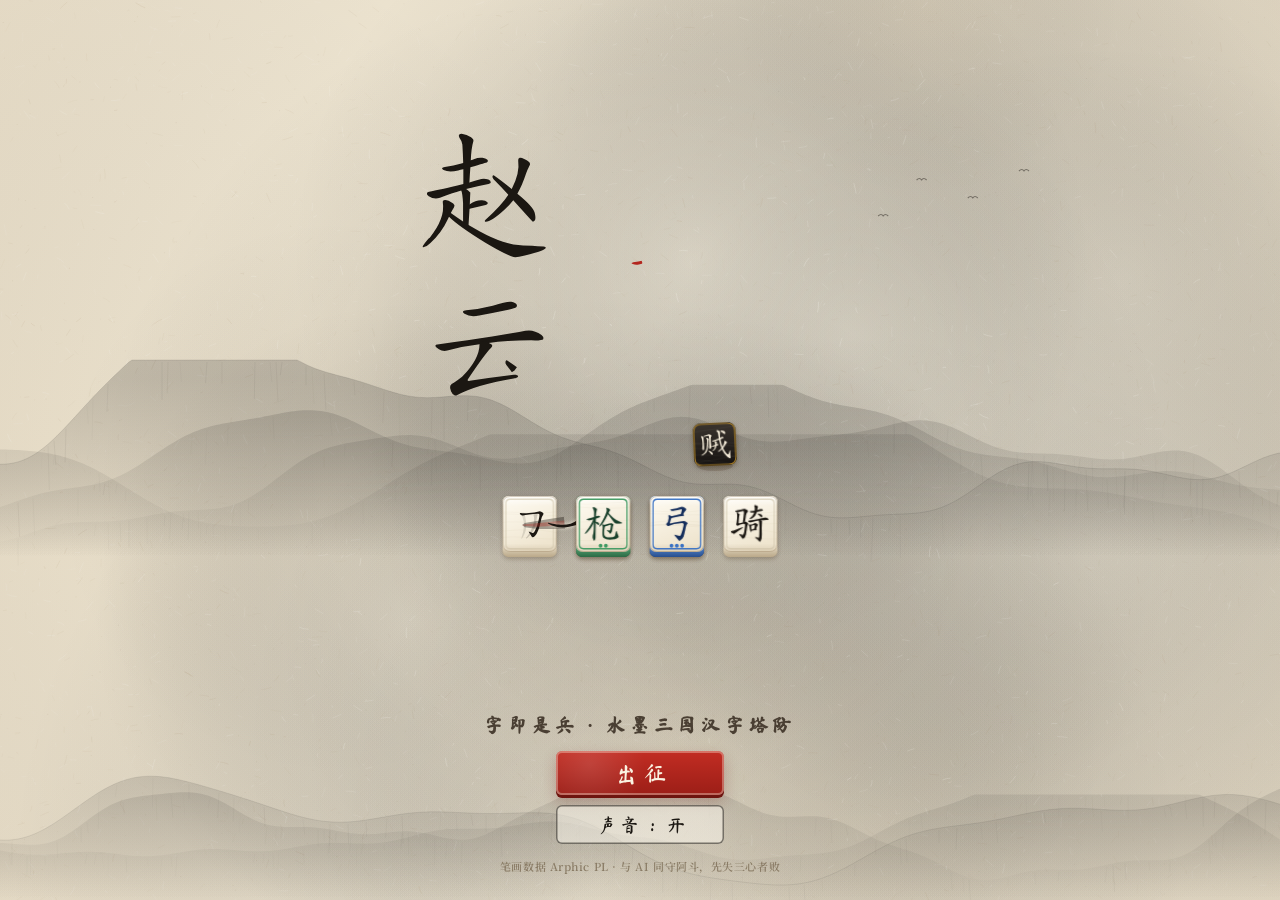
==== commit e1302603: "赵云与阿斗 v3: ink-wash split-screen duel with stroke-animated characters - Units are ivory mahjong tiles" ====
--- a/zhaoyun/index.html
+++ b/zhaoyun/index.html
@@ -3,137 +3,81 @@
 <head>
 <meta charset="utf-8">
 <meta name="viewport" content="width=device-width, initial-scale=1, maximum-scale=1, user-scalable=no, viewport-fit=cover">
-<title>赵云与阿斗 · 三国汉字塔防</title>
-<meta name="description" content="三国战役汉字塔防：征兵布阵、同字合并升级、两字凑成武将，字字皆兵，从黄巾之乱一路征战到五丈原。">
-<meta name="theme-color" content="#15110d">
-<meta name="color-scheme" content="dark">
+<title>赵云与阿斗 · 水墨汉字塔防</title>
+<meta name="description" content="字即是兵：水墨汉字塔防。「弓」字拉满放箭，「枪」的木旁化作长枪，「刀」的一撇飞出斩敌。与 AI 对手同守阿斗，十场三国战役。">
+<meta name="theme-color" content="#efe6d3">
+<meta name="color-scheme" content="light">
 <link rel="icon" href="icon.svg" type="image/svg+xml">
 <link rel="preload" href="fonts/brush.woff2" as="font" type="font/woff2" crossorigin>
 <link rel="preload" href="fonts/serif.woff2" as="font" type="font/woff2" crossorigin>
-<link rel="preload" href="fonts/wild.woff2" as="font" type="font/woff2" crossorigin>
-<link rel="preload" href="fonts/serif-black.woff2" as="font" type="font/woff2" crossorigin>
 <link rel="stylesheet" href="style.css">
 </head>
 <body>
-<svg width="0" height="0" style="position:absolute" aria-hidden="true">
-  <defs>
-    <radialGradient id="jade" cx="35%" cy="30%" r="75%"><stop offset="0" stop-color="#c8f2d6"/><stop offset=".45" stop-color="#4fae7c"/><stop offset="1" stop-color="#14523a"/></radialGradient>
-    <symbol id="i-jade" viewBox="0 0 24 24"><circle cx="12" cy="12" r="9.5" fill="url(#jade)" stroke="#d4a64a" stroke-width="1.8"/><circle cx="12" cy="12" r="3" fill="none" stroke="#0f3a28" stroke-width="1.4" opacity=".7"/><path d="M7.5 8.5a6 6 0 0 1 4-2.4" stroke="#fff" stroke-opacity=".7" stroke-width="1.4" fill="none" stroke-linecap="round"/></symbol>
-    <symbol id="i-bun" viewBox="0 0 24 24"><path d="M3 17.5c0-6 4-10 9-10s9 4 9 10c0 1.2-1 2-2.2 2H5.2C4 19.5 3 18.7 3 17.5z" fill="#efe2c4" stroke="#3a2614" stroke-width="1.5" stroke-linejoin="round"/><path d="M9 11.5c1 1.5 1.2 3.4.8 5.4M14.5 11c-.6 1.8-.6 3.8.1 5.8" stroke="#b9a175" stroke-width="1.3" fill="none" stroke-linecap="round"/><circle cx="12" cy="9.6" r="1.5" fill="#b01c1c"/></symbol>
-    <symbol id="i-pause" viewBox="0 0 24 24"><rect x="6.5" y="5" width="3.6" height="14" rx="1" fill="currentColor"/><rect x="13.9" y="5" width="3.6" height="14" rx="1" fill="currentColor"/></symbol>
-    <symbol id="i-sound" viewBox="0 0 24 24"><path d="M4 9.5h3.5L12 5.5v13l-4.5-4H4z" fill="currentColor"/><path d="M15.5 9a4.2 4.2 0 0 1 0 6M18 6.5a7.6 7.6 0 0 1 0 11" stroke="currentColor" stroke-width="2" fill="none" stroke-linecap="round"/></symbol>
-    <symbol id="i-mute" viewBox="0 0 24 24"><path d="M4 9.5h3.5L12 5.5v13l-4.5-4H4z" fill="currentColor"/><path d="M15.5 9.5l5 5m0-5l-5 5" stroke="currentColor" stroke-width="2" stroke-linecap="round"/></symbol>
-    <symbol id="i-scroll" viewBox="0 0 24 24"><rect x="5" y="4" width="14" height="16" rx="1.5" fill="#e8dcc0" stroke="#3a2614" stroke-width="1.4"/><rect x="3" y="3" width="18" height="3" rx="1.5" fill="#7a5230" stroke="#2a1a0c" stroke-width="1.2"/><rect x="3" y="18" width="18" height="3" rx="1.5" fill="#7a5230" stroke="#2a1a0c" stroke-width="1.2"/><path d="M8.5 9h7M8.5 12h7M8.5 15h4.5" stroke="#3a2614" stroke-width="1.3" stroke-linecap="round"/></symbol>
-    <symbol id="i-basin" viewBox="0 0 24 24"><path d="M3.5 9.5h17l-2 8.2a2 2 0 0 1-1.9 1.5H7.4a2 2 0 0 1-1.9-1.5z" fill="#8a6a3a" stroke="#1c120a" stroke-width="1.4" stroke-linejoin="round"/><path d="M3 9.5h18" stroke="#d4a64a" stroke-width="2" stroke-linecap="round"/><path d="M7 13h10" stroke="#3a2614" stroke-width="1.2" stroke-linecap="round"/><path d="M9 21l-1 1.5M15 21l1 1.5" stroke="#1c120a" stroke-width="1.4" stroke-linecap="round"/></symbol>
-    <symbol id="i-back" viewBox="0 0 24 24"><path d="M14.5 5.5L8 12l6.5 6.5" stroke="currentColor" stroke-width="2.4" fill="none" stroke-linecap="round" stroke-linejoin="round"/></symbol>
-    <symbol id="i-star" viewBox="0 0 24 24"><path d="M12 2.8l2.7 5.9 6.4.7-4.8 4.3 1.4 6.3L12 16.8 6.3 20l1.4-6.3L2.9 9.4l6.4-.7z" fill="currentColor" stroke="#2a1a0c" stroke-width="1.1" stroke-linejoin="round"/></symbol>
-  </defs>
-</svg>
+<div id="app">
 
-<div id="app">
-  <!-- 战斗界面 -->
-  <header id="hud">
-    <div class="stat st-hp" title="阿斗的玉心"><svg class="ico"><use href="#i-jade"/></svg><b id="hpV">10</b></div>
-    <div class="stat st-wave" title="波次"><span class="lbl">波</span><b id="waveV">1</b><span class="lbl" id="wavesV">/10</span></div>
-    <div class="stat st-bun" id="bunBox" title="馒头"><svg class="ico"><use href="#i-bun"/></svg><b id="bunV">0</b></div>
-    <div class="hud-btns">
-      <button class="hbtn speed" id="btnSpeed" aria-label="切换速度">×1</button>
-      <button class="hbtn" id="btnSound" aria-label="声音"><svg class="ico"><use href="#i-sound"/></svg></button>
-      <button class="hbtn" id="btnPause" aria-label="暂停"><svg class="ico"><use href="#i-pause"/></svg></button>
+  <!-- 对战 -->
+  <section id="battle" class="screen">
+    <canvas id="cv"></canvas>
+    <div id="flash"></div>
+    <header id="topbar">
+      <div class="foe" title="对手">
+        <span class="seal" id="foeSeal">曹</span>
+        <span class="foe-t"><span id="foeTitle"></span><b id="foeName"></b></span>
+        <span class="hearts" id="foeHearts"></span>
+      </div>
+      <div class="lvname" id="lvName"></div>
+      <span class="vs">对</span>
+      <div class="me" title="你的阿斗">
+        <span class="hearts" id="meHearts"></span>
+        <span class="me-t">阿斗</span>
+      </div>
+      <button id="speedBtn" class="tb-btn" aria-label="速度">×1</button>
+      <button id="btnPause" class="tb-btn" aria-label="暂停"><i class="pz"></i></button>
+    </header>
+    <div id="ridge">
+      <div class="rg-l"><span id="waveLbl"></span><span id="waveOf"></span></div>
+      <button id="btnGo" class="hidden">开战</button>
     </div>
-  </header>
-  <div id="subbar"><span id="lvLabel"></span><div id="synRow"></div></div>
+    <button id="btnSummon"><span class="sm-t">征兵</span><span class="sm-c">五张 · <b id="costV">15</b> 馒头<i id="smHint"></i></span></button>
+    <div id="bunBox" title="馒头"><i class="bun"></i><b id="bunV">0</b></div>
+    <div id="banner" class="banner"><div class="b-main"></div><div class="b-sub"></div></div>
+    <div id="tip" class="tip"></div>
+    <div id="tut" class="tut"></div>
+  </section>
 
-  <main id="field">
-    <div id="boardWrap">
-      <canvas id="cv"></canvas>
-      <div id="flash"></div>
-      <button id="btnNext" class="hidden"><span class="nx-t">下一波</span><span class="nx-c" id="nextCount">6</span><span class="nx-b" id="nextBonus"></span></button>
-      <div id="banner" class="banner"><div class="b-main"></div><div class="b-sub"></div></div>
-      <div id="skillBanner"></div>
-    </div>
-  </main>
-
-  <section id="dock">
-    <div id="bench">
-      <div class="slot" data-i="0"><canvas></canvas></div>
-      <div class="slot" data-i="1"><canvas></canvas></div>
-      <div class="slot" data-i="2"><canvas></canvas></div>
-      <div class="slot" data-i="3"><canvas></canvas></div>
-      <div class="slot" data-i="4"><canvas></canvas></div>
-    </div>
-    <div id="controls">
-      <div id="recycle" aria-label="回收"><svg class="ico"><use href="#i-basin"/></svg><span class="rc-t">回收</span><span class="rc-v" id="recycleV"></span></div>
-      <button id="btnSummon"><span class="sm-t">征兵</span><span class="sm-c"><svg class="ico"><use href="#i-bun"/></svg><b id="costV">10</b></span><span class="sm-why" id="summonWhy"></span></button>
-      <button id="btnCodex" class="sq-btn" aria-label="图鉴"><svg class="ico"><use href="#i-scroll"/></svg><span>图鉴</span></button>
+  <!-- 标题 -->
+  <section id="title" class="screen">
+    <canvas id="titleCv"></canvas>
+    <div class="t-inner">
+      <div class="t-tag">字即是兵 · 水墨三国汉字塔防</div>
+      <div class="t-btns">
+        <button class="btn btn-red" id="btnStart">出征</button>
+        <button class="btn btn-ghost" id="btnTitleSound">声音：开</button>
+      </div>
+      <div class="t-foot">笔画数据 Arphic PL · 与 AI 同守阿斗，先失三心者败</div>
     </div>
   </section>
 
-  <div id="tip" class="tip"></div>
-  <div id="tut" class="tut"><span id="tutText"></span><i class="tut-arrow"></i></div>
-  <div id="ghost"><canvas></canvas></div>
-  <div id="flyLayer"></div>
-
-  <!-- 标题 -->
-  <section id="title" class="screen show">
-    <canvas id="titleCv"></canvas>
-    <div class="t-inner">
-      <div class="t-kicker">三 国 · 汉 字 塔 防</div>
-      <h1 class="t-title"><span class="tt">赵云</span><span class="tt-and">与</span><span class="tt">阿斗</span></h1>
-      <div class="seal" aria-label="单骑救主"><span>单</span><span>骑</span><span>救</span><span>主</span></div>
-      <div class="t-tag">字字皆兵 · 一字一刀</div>
-      <div class="t-btns">
-        <button class="btn btn-crimson" id="btnStart">出征</button>
-        <div class="t-row">
-          <button class="btn btn-lacquer small" id="btnTitleCodex">图鉴</button>
-          <button class="btn btn-lacquer small" id="btnTitleSound">声音：开</button>
-        </div>
-      </div>
-      <div class="t-progress" id="titleProgress"></div>
-    </div>
-  </section>
-
-  <!-- 战役地图 -->
+  <!-- 战役 -->
   <section id="map" class="screen">
     <div class="map-head">
-      <button class="back" id="btnMapBack" aria-label="返回"><svg class="ico"><use href="#i-back"/></svg></button>
+      <button class="back" id="btnMapBack" aria-label="返回">‹</button>
       <h2>征战天下</h2>
-      <div class="map-stars"><svg class="ico"><use href="#i-star"/></svg><b id="mapStars">0</b>/30</div>
+      <div class="map-stars"><i class="st"></i><b id="mapStars">0</b></div>
     </div>
     <div class="map-list" id="mapList"></div>
   </section>
 
-  <!-- 关卡简介 -->
+  <!-- 战前 -->
   <section id="intro" class="sheet-wrap">
-    <div class="scroll">
-      <div class="scroll-rod top"></div>
-      <div class="scroll-body">
-        <button class="x" data-close aria-label="关闭">×</button>
-        <div class="in-kicker" id="inKicker"></div>
-        <h2 class="in-title" id="inTitle"></h2>
-        <p class="in-blurb" id="inBlurb"></p>
-        <div class="in-rows" id="inRows"></div>
-        <div class="in-new" id="inNew"></div>
-        <div class="in-btns">
-          <button class="btn btn-lacquer hidden" id="btnContinue">继续</button>
-          <button class="btn btn-crimson" id="btnGo">出战</button>
-        </div>
-      </div>
-      <div class="scroll-rod bottom"></div>
-    </div>
-  </section>
-
-  <!-- 图鉴 -->
-  <section id="sheetCodex" class="sheet-wrap">
-    <div class="sheet tall">
-      <div class="sheet-h"><h2>图鉴</h2><button class="x" data-close aria-label="关闭">×</button></div>
-      <div class="tabs" id="codexTabs">
-        <button class="tab on" data-tab="units">兵种</button>
-        <button class="tab" data-tab="gens">武将</button>
-        <button class="tab" data-tab="syn">羁绊</button>
-        <button class="tab" data-tab="foes">敌军</button>
-      </div>
-      <div class="sheet-body" id="codexBody"></div>
+    <div class="sheet scroll">
+      <button class="x" id="btnIntroClose" aria-label="关闭">×</button>
+      <div class="in-kicker" id="inKicker"></div>
+      <h2 class="in-title" id="inTitle"></h2>
+      <p class="in-blurb" id="inBlurb"></p>
+      <div class="in-rows" id="inRows"></div>
+      <div class="in-new" id="inNew"></div>
+      <button class="btn btn-red" id="btnGoLv">出战</button>
     </div>
   </section>
 
@@ -143,9 +87,9 @@
       <div class="pause-title">暂停</div>
       <div class="pause-info" id="pauseInfo"></div>
       <div class="col-btns">
-        <button class="btn btn-crimson" id="btnResume">继续</button>
-        <button class="btn btn-lacquer" id="btnPauseCodex">图鉴</button>
-        <button class="btn btn-lacquer" id="btnRestart">重新开始</button>
+        <button class="btn btn-red" id="btnResume">继续</button>
+        <button class="btn btn-ghost" id="btnRestart">重新开始</button>
+        <button class="btn btn-ghost" id="btnSound2">声音：开</button>
         <button class="btn btn-ghost" id="btnToMap">返回战役</button>
       </div>
     </div>
@@ -161,16 +105,19 @@
       <div class="r-stats" id="rStats"></div>
       <div class="r-unlock" id="rUnlock"></div>
       <div class="col-btns">
-        <button class="btn btn-crimson" id="btnNextLv">下一关</button>
-        <button class="btn btn-lacquer" id="btnRetry">再战</button>
+        <button class="btn btn-red" id="btnNextLv">下一战</button>
+        <button class="btn btn-ghost" id="btnRetry">再战</button>
         <button class="btn btn-ghost" id="btnResMap">返回战役</button>
       </div>
     </div>
   </section>
 </div>
 
+<script src="strokes.js"></script>
 <script src="core.js"></script>
-<script src="art.js"></script>
+<script src="ink.js"></script>
+<script src="sound.js"></script>
+<script src="anim.js"></script>
 <script src="game.js"></script>
 </body>
 </html>
--- a/zhaoyun/style.css
+++ b/zhaoyun/style.css
@@ -1,558 +1,301 @@
-/* 赵云与阿斗 · 三国战争风格（墨、漆、铜、金） */
+/* 赵云与阿斗 v3 · 宣纸水墨 */
 @font-face { font-family: "ZY Brush"; src: url("fonts/brush.woff2") format("woff2"); font-display: block; }
-@font-face { font-family: "ZY Wild"; src: url("fonts/wild.woff2") format("woff2"); font-display: block; }
 @font-face { font-family: "ZY Serif"; src: url("fonts/serif.woff2") format("woff2"); font-weight: 400 700; font-display: block; }
-@font-face { font-family: "ZY Serif"; src: url("fonts/serif-black.woff2") format("woff2"); font-weight: 800 900; font-display: block; }
 
 :root {
-  --ink: #15110d;
-  --ink-2: #221a14;
-  --ink-3: #2e231a;
-  --parch: #e8dcc0;
-  --parch-2: #cdb98f;
-  --bronze: #b08d57;
-  --gold: #d4a64a;
-  --gold-l: #f3d68a;
-  --crimson: #9e1b1b;
-  --blood: #6e1414;
-  --steel: #6f7377;
-  --earth: #7a5c3a;
-  --brush: "ZY Brush", "Ma Shan Zheng", "ZY Serif", "STKaiti", "KaiTi", serif;
-  --wild: "ZY Wild", "ZY Brush", "ZY Serif", "STKaiti", serif;
+  --paper: #f2e9d6;
+  --paper-2: #e8dcc2;
+  --ink: #1b1712;
+  --ink-2: #4a3f33;
+  --ink-3: #8a7c66;
+  --red: #b3261e;
+  --red-d: #8c1c16;
+  --gold: #c9962e;
+  --brush: "ZY Brush", "Ma Shan Zheng", "STKaiti", "KaiTi", serif;
   --serif: "ZY Serif", "Noto Serif SC", "Songti SC", "SimSun", serif;
-  color-scheme: dark;
+  color-scheme: light;
 }
 * { box-sizing: border-box; -webkit-tap-highlight-color: transparent; }
 html, body { margin: 0; height: 100%; overflow: hidden; }
 body {
   font-family: var(--serif);
   font-weight: 600;
-  color: var(--parch);
-  background-color: #0b0907;
-  background-image:
-    radial-gradient(ellipse at 50% 0%, rgba(120, 40, 20, .28), transparent 60%),
-    radial-gradient(ellipse at 50% 100%, rgba(60, 30, 10, .4), transparent 60%);
+  color: var(--ink);
+  background: #e9dfca;
   user-select: none;
   -webkit-user-select: none;
   -webkit-touch-callout: none;
 }
 button { font: inherit; color: inherit; cursor: pointer; border: 0; background: none; padding: 0; }
 .hidden { display: none !important; }
-.ico { width: 22px; height: 22px; display: block; flex: none; }
-
-#app {
-  position: relative;
-  max-width: 480px;
-  height: 100%;
-  height: 100dvh;
-  margin: 0 auto;
-  display: flex;
-  flex-direction: column;
-  overflow: hidden;
+#app { position: relative; width: 100%; height: 100%; height: 100dvh; overflow: hidden; background: var(--paper); touch-action: none; }
+body:not(.ready) #app { opacity: 0; }
+.screen { position: absolute; inset: 0; display: none; }
+.screen.show { display: block; }
+canvas { display: block; }
+
+/* ---------- 按钮 ---------- */
+.btn {
+  font-family: var(--brush);
+  font-weight: 400;
+  font-size: 24px;
+  letter-spacing: .2em;
+  padding: 10px 26px 10px 32px;
+  min-width: 168px;
+  border-radius: 6px;
+  transition: transform .12s ease, filter .12s ease;
+}
+.btn:active { transform: scale(.96); }
+.btn-red {
+  color: #fbf3e2;
   background:
-    radial-gradient(ellipse at 50% 30%, rgba(80, 40, 20, .25), transparent 70%),
-    linear-gradient(#1a1410, #110d0a);
-  box-shadow: 0 0 0 1px rgba(212, 166, 74, .25), 0 0 60px rgba(0, 0, 0, .8);
-  touch-action: none;
-}
-
-/* ---------- 顶栏：黑漆描金 ---------- */
-#hud {
-  flex: none;
-  height: 46px;
-  display: flex; align-items: center; gap: 6px;
-  padding: 6px 8px 4px;
-  padding-top: max(6px, env(safe-area-inset-top));
-  background: linear-gradient(#2a1f17, #17110c);
-  border-bottom: 1px solid rgba(212, 166, 74, .55);
-  box-shadow: 0 1px 0 #000, 0 4px 10px rgba(0, 0, 0, .5);
-  position: relative; z-index: 2;
-}
-.stat {
-  display: flex; align-items: center; gap: 4px;
-  height: 32px; padding: 0 10px 0 6px;
-  border-radius: 6px;
-  background: linear-gradient(#0f0b08, #1d1610);
-  border: 1px solid rgba(212, 166, 74, .6);
-  box-shadow: inset 0 1px 3px rgba(0, 0, 0, .8), 0 1px 0 rgba(255, 220, 150, .08);
-  white-space: nowrap;
-  font-variant-numeric: tabular-nums;
-}
-.stat b { font-family: var(--serif); font-weight: 900; font-size: 17px; color: var(--gold-l); letter-spacing: .5px; }
-.stat .lbl { font-size: 12px; color: var(--bronze); font-weight: 700; }
-.st-wave { padding: 0 9px; gap: 3px; }
-.st-hp b { color: #b8f0c8; min-width: 18px; }
-.st-hp.hit { animation: hpHit .45s; }
-.st-bun.bump .ico { animation: bump .25s; }
-@keyframes bump { 50% { transform: scale(1.35); } }
-@keyframes hpHit { 20%, 60% { transform: translateX(-3px); background: #5a1010; } 40%, 80% { transform: translateX(3px); } }
-.hud-btns { margin-left: auto; display: flex; gap: 5px; }
-.hbtn {
-  width: 33px; height: 33px; border-radius: 50%;
+    radial-gradient(circle at 20% 30%, rgba(255,255,255,.12), transparent 40%),
+    linear-gradient(#c22d23, #9c1e17);
+  box-shadow: inset 0 0 0 2px rgba(251,243,226,.35), 0 3px 0 #6e140f, 0 6px 14px rgba(110,20,15,.25);
+}
+.btn-ghost {
+  color: var(--ink);
+  font-size: 19px;
+  background: rgba(255,252,242,.5);
+  box-shadow: inset 0 0 0 1.5px rgba(27,23,18,.55);
+}
+
+/* ---------- 顶栏 ---------- */
+#topbar {
+  position: absolute; left: 0; right: 0; top: 0;
+  display: flex; align-items: center; gap: 8px;
+  padding: 0 8px; padding-top: env(safe-area-inset-top);
+  pointer-events: none;
+}
+#topbar > * { pointer-events: auto; }
+.foe, .me { display: flex; align-items: center; gap: 6px; white-space: nowrap; }
+.foe { flex: 1; min-width: 0; }
+.me { margin-left: auto; }
+.seal {
+  width: 26px; height: 26px; border-radius: 4px;
   display: grid; place-items: center;
-  background: radial-gradient(circle at 35% 30%, #4a2418, #1a0c08 70%);
-  border: 1.5px solid var(--gold);
-  box-shadow: 0 2px 4px rgba(0, 0, 0, .6), inset 0 1px 0 rgba(255, 220, 160, .2);
-  color: var(--gold-l);
-}
-.hbtn .ico { width: 18px; height: 18px; }
-.hbtn:active { transform: translateY(1px); }
-.hbtn.speed { font-family: var(--serif); font-weight: 900; font-size: 13px; }
-.hbtn.speed.fast { background: radial-gradient(circle at 35% 30%, #c43a28, #6a1010 70%); color: #fff2c8; }
-.hbtn.muted { color: #6f6458; border-color: #6f6458; }
-
-#subbar {
-  flex: none;
-  height: 24px;
-  display: flex; align-items: center; gap: 6px;
-  padding: 0 10px;
-  background: linear-gradient(rgba(0, 0, 0, .35), rgba(0, 0, 0, 0));
-}
-#lvLabel { font-family: var(--brush); font-size: 16px; color: var(--gold); letter-spacing: 2px; white-space: nowrap; text-shadow: 0 1px 2px #000; }
-#synRow { margin-left: auto; display: flex; gap: 4px; overflow: hidden; }
-.syn {
-  font-family: var(--brush); font-size: 13px; line-height: 1;
-  padding: 3px 8px 4px 7px;
-  color: var(--gold-l);
-  background: linear-gradient(#8a1616, #4a0808);
-  border: 1px solid var(--gold);
-  clip-path: polygon(0 0, 100% 0, 100% 100%, 50% 82%, 0 100%);
-  white-space: nowrap;
-  animation: synIn .5s ease-out;
-}
-@keyframes synIn { from { transform: translateY(-10px); opacity: 0; } }
-
-/* ---------- 战场 ---------- */
-#field { flex: 1; min-height: 0; display: flex; align-items: center; justify-content: center; padding: 2px 8px 4px; }
-#boardWrap {
-  position: relative;
-  border-radius: 6px;
-  padding: 3px;
-  background: linear-gradient(135deg, #f3d68a, #8a6420 30%, #e8c070 55%, #5e3e0c);
-  box-shadow: 0 0 0 1px #000, 0 8px 24px rgba(0, 0, 0, .7);
-}
-#cv { display: block; border-radius: 3px; touch-action: none; cursor: grab; background: #2a2018; }
-#flash { position: absolute; inset: 3px; pointer-events: none; border-radius: 3px; background: radial-gradient(ellipse at 50% 92%, rgba(200, 20, 20, .7), rgba(120, 0, 0, .25) 70%); opacity: 0; }
-#flash.on { animation: flash .55s ease-out; }
-#flash.flood { background: linear-gradient(rgba(60, 120, 160, 0), rgba(60, 120, 160, .45), rgba(60, 120, 160, 0)); }
-@keyframes flash { 0% { opacity: 1; } 100% { opacity: 0; } }
-#boardWrap.shake { animation: shake .3s; }
-#boardWrap.shake2 { animation: shake2 .45s; }
-@keyframes shake { 25% { transform: translate(-3px, 2px); } 50% { transform: translate(3px, -2px); } 75% { transform: translate(-2px, -1px); } }
-@keyframes shake2 { 15% { transform: translate(-6px, 3px); } 35% { transform: translate(6px, -3px); } 55% { transform: translate(-4px, -2px); } 75% { transform: translate(3px, 2px); } }
-
-#btnNext {
-  position: absolute; left: 50%; top: 10px; transform: translateX(-50%);
-  display: flex; align-items: center; gap: 6px;
-  height: 34px; padding: 0 6px 0 14px;
-  border-radius: 4px;
-  background: linear-gradient(#b42a22, #6e1010);
-  border: 1.5px solid var(--gold);
-  box-shadow: 0 3px 8px rgba(0, 0, 0, .7), inset 0 1px 0 rgba(255, 200, 160, .35);
-  color: var(--gold-l);
-  font-family: var(--brush); font-size: 19px; letter-spacing: 2px;
-  white-space: nowrap; z-index: 3;
-  animation: nextPulse 1.3s ease-in-out infinite;
-}
-#btnNext:active { transform: translateX(-50%) translateY(2px); }
-.nx-c { min-width: 24px; height: 24px; border-radius: 3px; background: #0f0a07; border: 1px solid var(--gold); color: var(--gold-l); display: grid; place-items: center; font-family: var(--serif); font-weight: 900; font-size: 13px; padding: 0 5px; letter-spacing: 0; }
-.nx-c:empty { display: none; }
-.nx-b { font-family: var(--serif); font-weight: 900; font-size: 12px; color: #ffe9b0; padding-right: 6px; letter-spacing: 0; }
-.nx-b:empty { display: none; }
-@keyframes nextPulse { 50% { box-shadow: 0 3px 8px rgba(0, 0, 0, .7), 0 0 0 5px rgba(212, 166, 74, .2); } }
-
+  background: var(--red); color: #f7ecd8;
+  font-family: var(--serif); font-weight: 700; font-size: 16px; line-height: 1;
+  box-shadow: inset 0 0 0 1.5px rgba(247,236,216,.5);
+}
+.foe-t { display: flex; flex-direction: column; line-height: 1.05; }
+.foe-t span { font-size: 10px; color: var(--ink-3); letter-spacing: .1em; }
+.foe-t b { font-family: var(--brush); font-weight: 400; font-size: 19px; }
+.me-t { font-family: var(--brush); font-size: 19px; }
+.vs { font-family: var(--brush); color: var(--red); font-size: 18px; margin: 0 2px; }
+@media (min-width: 421px) { .vs { display: none; } }
+.lvname { font-family: var(--brush); font-size: 17px; color: var(--ink-3); letter-spacing: .3em; }
+@media (max-width: 420px) { .lvname { display: none; } }
+.hearts { display: flex; gap: 3px; }
+.hrt {
+  width: 17px; height: 15px; display: block;
+  background: no-repeat center/contain url("data:image/svg+xml,%3Csvg xmlns='http://www.w3.org/2000/svg' viewBox='0 0 24 21'%3E%3Cpath d='M12 20.5C5 15 1 11.4 1 6.8 1 3.6 3.5 1 6.6 1c2.2 0 4.1 1.2 5.4 3.1C13.3 2.2 15.2 1 17.4 1 20.5 1 23 3.6 23 6.8c0 4.6-4 8.2-11 13.7z' fill='%23b3261e'/%3E%3Cpath d='M5 5.5c.8-1.4 2-2 3.2-1.8' stroke='%23f7d9c8' stroke-width='1.4' fill='none' stroke-linecap='round'/%3E%3C/svg%3E");
+}
+.hrt.lost {
+  background-image: url("data:image/svg+xml,%3Csvg xmlns='http://www.w3.org/2000/svg' viewBox='0 0 24 21'%3E%3Cpath d='M12 20.5C5 15 1 11.4 1 6.8 1 3.6 3.5 1 6.6 1c2.2 0 4.1 1.2 5.4 3.1C13.3 2.2 15.2 1 17.4 1 20.5 1 23 3.6 23 6.8c0 4.6-4 8.2-11 13.7z' fill='none' stroke='%238a7c66' stroke-width='1.6'/%3E%3Cpath d='M12 4l-1.5 4 2.5 2-2 4' stroke='%238a7c66' stroke-width='1.2' fill='none'/%3E%3C/svg%3E");
+  opacity: .7;
+}
+.hrt.crack { animation: crack .7s ease; }
+@keyframes crack { 0% { transform: scale(1.8); filter: drop-shadow(0 0 6px #b3261e); } 30% { transform: scale(1.3) rotate(-12deg); } 60% { transform: scale(1.1) rotate(8deg); } 100% { transform: none; } }
+.tb-btn {
+  width: 34px; height: 30px; border-radius: 6px;
+  font-family: var(--brush); font-size: 17px;
+  background: rgba(255,252,242,.55);
+  box-shadow: inset 0 0 0 1.2px rgba(27,23,18,.45);
+  display: grid; place-items: center;
+}
+.pz { width: 10px; height: 12px; border-left: 3px solid var(--ink); border-right: 3px solid var(--ink); display: block; }
+
+/* ---------- 山脊 ---------- */
+#ridge {
+  position: absolute; left: 0; right: 0;
+  display: flex; align-items: center; justify-content: flex-end; gap: 10px;
+  padding: 0 14px;
+  pointer-events: none;
+}
+#ridge.gate-right { justify-content: flex-start; }
+#ridge > * { pointer-events: auto; }
+.rg-l {
+  display: flex; align-items: baseline; gap: 6px;
+  font-family: var(--brush); font-size: 21px;
+  padding: 1px 10px; border-radius: 4px;
+  background: rgba(242,233,214,.82);
+}
+#waveOf { font-family: var(--serif); font-size: 13px; color: var(--ink-2); }
+#btnGo {
+  font-family: var(--brush); font-size: 18px; letter-spacing: .15em;
+  color: #fbf3e2; padding: 3px 12px 3px 16px; border-radius: 5px;
+  background: linear-gradient(#c22d23, #9c1e17);
+  box-shadow: 0 2px 0 #6e140f;
+  animation: breathe 1.4s ease-in-out infinite;
+}
+@keyframes breathe { 50% { box-shadow: 0 2px 0 #6e140f, 0 0 0 4px rgba(179,38,30,.25); } }
+
+/* ---------- 征兵 ---------- */
+#btnSummon {
+  position: absolute;
+  display: flex; flex-direction: column; align-items: center; justify-content: center;
+  border-radius: 8px;
+  color: #fbf3e2;
+  background:
+    radial-gradient(circle at 25% 25%, rgba(255,255,255,.14), transparent 45%),
+    linear-gradient(#c22d23, #9a1d16);
+  box-shadow: inset 0 0 0 2px rgba(251,243,226,.32), 0 3px 0 #6e140f, 0 8px 16px rgba(110,20,15,.22);
+  transition: transform .1s, filter .2s;
+}
+#btnSummon:active { transform: translateY(2px); box-shadow: inset 0 0 0 2px rgba(251,243,226,.32), 0 1px 0 #6e140f; }
+#btnSummon.off { filter: grayscale(.85) brightness(1.15); opacity: .75; }
+.sm-t { font-family: var(--brush); font-size: 25px; letter-spacing: .35em; line-height: 1; margin-left: .35em; }
+.sm-c { font-size: 11.5px; opacity: .9; margin-top: 2px; letter-spacing: .05em; }
+.sm-c b { font-size: 13px; }
+.sm-c i { font-style: normal; color: #ffd9a8; }
+#bunBox {
+  position: absolute; display: flex; align-items: center; gap: 5px;
+  font-family: var(--brush); font-size: 24px;
+}
+.bun {
+  width: 26px; height: 22px; display: block;
+  background: no-repeat center/contain url("data:image/svg+xml,%3Csvg xmlns='http://www.w3.org/2000/svg' viewBox='0 0 26 22'%3E%3Cpath d='M2 17c0-7 5-12 11-12s11 5 11 12c0 1.6-1.2 2.8-2.8 2.8H4.8C3.2 19.8 2 18.6 2 17z' fill='%23f6ecd4' stroke='%231b1712' stroke-width='1.6'/%3E%3Cpath d='M9 10c1 2 1.2 4 .8 6.4M16 9.6c-.6 2-.6 4.2.1 6.6' stroke='%23a89272' stroke-width='1.3' fill='none' stroke-linecap='round'/%3E%3Ccircle cx='13' cy='7.8' r='1.6' fill='%23b3261e'/%3E%3C/svg%3E");
+}
+
+/* ---------- 横幅 / 提示 ---------- */
+#flash { position: absolute; inset: 0; pointer-events: none; opacity: 0; }
+#flash.hurt { animation: hurt .5s ease-out; background: radial-gradient(ellipse at 50% 80%, transparent 35%, rgba(179,38,30,.35)); }
+@keyframes hurt { 0% { opacity: 1; } 100% { opacity: 0; } }
 .banner {
-  position: absolute; left: 3px; right: 3px; top: 28%;
-  display: flex; flex-direction: column; align-items: center;
-  pointer-events: none; opacity: 0; z-index: 4;
-}
-.banner .b-main {
-  font-family: var(--wild);
-  font-size: 46px; line-height: 1.15;
-  color: var(--gold-l);
-  padding: 4px 44px 2px;
-  background: linear-gradient(90deg, transparent, rgba(10, 6, 4, .88) 18%, rgba(10, 6, 4, .88) 82%, transparent);
-  text-shadow: 0 0 12px rgba(255, 170, 60, .55), 0 2px 0 #000;
-  letter-spacing: 4px;
-  white-space: nowrap;
-}
-.banner .b-sub {
-  margin-top: 6px;
-  padding: 3px 16px 3px 22px;
-  font-family: var(--brush); font-size: 17px; letter-spacing: 6px;
-  color: var(--parch);
-  background: rgba(10, 6, 4, .8);
-  border-top: 1px solid rgba(212, 166, 74, .6); border-bottom: 1px solid rgba(212, 166, 74, .6);
-}
-.banner .b-sub:empty { display: none; }
-.banner.boss .b-main { color: #ffd2b0; background: linear-gradient(90deg, transparent, rgba(110, 10, 10, .92) 15%, rgba(110, 10, 10, .92) 85%, transparent); text-shadow: 0 0 14px rgba(255, 60, 30, .7), 0 2px 0 #000; font-size: 52px; }
-.banner.gold .b-main { color: #fff3c8; background: linear-gradient(90deg, transparent, rgba(140, 95, 20, .92) 15%, rgba(140, 95, 20, .92) 85%, transparent); text-shadow: 0 0 16px rgba(255, 220, 120, .9), 0 2px 0 #3a2400; }
-.banner.syn .b-main { color: #ffe9b0; background: linear-gradient(90deg, transparent, rgba(120, 16, 16, .92) 15%, rgba(120, 16, 16, .92) 85%, transparent); }
-.banner.show { animation: banner 1.55s ease-out forwards; }
-@keyframes banner {
-  0% { opacity: 0; transform: scale(1.6); filter: blur(4px); }
-  12% { opacity: 1; transform: scale(1); filter: none; }
-  80% { opacity: 1; }
-  100% { opacity: 0; transform: translateY(-14px); }
-}
-#skillBanner { position: absolute; left: 6px; bottom: 8px; z-index: 3; pointer-events: none; display: flex; flex-direction: column; gap: 4px; align-items: flex-start; }
-.sk {
-  display: flex; align-items: center; gap: 6px;
-  padding: 2px 12px 3px 4px;
-  background: linear-gradient(90deg, rgba(10, 6, 4, .92), rgba(10, 6, 4, .55) 85%, transparent);
-  border-left: 3px solid var(--gold);
-  animation: sk 1.7s ease-out forwards;
-  white-space: nowrap;
-}
-.sk i { font-style: normal; font-family: var(--brush); font-size: 13px; color: #f3e3c0; background: var(--crimson); padding: 2px 4px 3px; border-radius: 2px; }
-.sk b { font-family: var(--wild); font-weight: 400; font-size: 22px; color: var(--gold-l); text-shadow: 0 0 8px rgba(255, 180, 60, .6); }
-@keyframes sk { 0% { opacity: 0; transform: translateX(-16px); } 12%, 78% { opacity: 1; transform: none; } 100% { opacity: 0; } }
-
-/* ---------- 备战栏 ---------- */
-#dock { flex: none; padding: 2px 8px 8px; padding-bottom: max(8px, env(safe-area-inset-bottom)); }
-#bench {
-  display: grid; grid-template-columns: repeat(5, 1fr); gap: 6px;
-  padding: 6px;
-  border-radius: 6px;
-  background:
-    repeating-linear-gradient(90deg, rgba(0, 0, 0, .08) 0 2px, transparent 2px 9px),
-    linear-gradient(#4a321c, #2a1b0e);
-  border: 1px solid rgba(212, 166, 74, .7);
-  box-shadow: inset 0 1px 0 rgba(255, 210, 150, .2), 0 4px 10px rgba(0, 0, 0, .6);
-}
-.slot {
-  position: relative; height: 56px;
-  border-radius: 4px;
-  background: linear-gradient(#1a110a, #24180e);
-  box-shadow: inset 0 3px 6px rgba(0, 0, 0, .85), inset 0 -1px 0 rgba(255, 210, 150, .12);
-  border: 1px solid rgba(0, 0, 0, .6);
-  display: grid; place-items: center;
-  touch-action: none; cursor: grab;
-}
-.slot canvas { width: 100%; height: 100%; display: block; pointer-events: none; }
-.slot.empty::after { content: ""; position: absolute; inset: 10px; border: 1px dashed rgba(176, 141, 87, .3); border-radius: 3px; }
-.slot.pop canvas { animation: slotPop .35s; }
-@keyframes slotPop { 40% { transform: scale(1.22); } }
-.slot.dragsrc canvas { opacity: .3; }
-.slot.hl-ok { box-shadow: inset 0 0 0 2px rgba(243, 214, 138, .7), inset 0 3px 6px rgba(0, 0, 0, .85); }
-.slot.hl-merge, .slot.hl-general { box-shadow: inset 0 0 0 2px var(--gold-l), 0 0 12px rgba(243, 214, 138, .8); background: linear-gradient(#4a3410, #2a1a06); }
-.slot.hl-swap { box-shadow: inset 0 0 0 2px #7a8ea6; }
-.slot.over { transform: scale(1.06); }
-
-#controls { display: flex; align-items: stretch; gap: 8px; margin-top: 8px; height: 58px; }
-#recycle {
-  position: relative; flex: 0 0 72px;
-  border-radius: 6px;
-  border: 1.5px dashed rgba(176, 141, 87, .7);
-  background: rgba(0, 0, 0, .35);
-  display: flex; flex-direction: column; align-items: center; justify-content: center; gap: 1px;
-  color: var(--bronze); transition: transform .12s, background .12s;
-}
-#recycle .ico { width: 28px; height: 28px; }
-.rc-t { font-family: var(--brush); font-size: 15px; letter-spacing: 2px; }
-.rc-v { position: absolute; top: -12px; right: -6px; background: var(--gold); color: var(--ink); border-radius: 3px; font-family: var(--serif); font-weight: 900; font-size: 12px; padding: 0 6px; }
-.rc-v:empty { display: none; }
-#recycle.hl-ok { border-style: solid; border-color: var(--gold-l); background: rgba(120, 80, 20, .45); }
-#recycle.hl-no { opacity: .4; }
-#recycle.over { transform: scale(1.08); background: rgba(160, 110, 30, .6); }
-
-#btnSummon {
-  position: relative; flex: 1;
-  border-radius: 6px;
-  background:
-    radial-gradient(ellipse at 50% 0%, rgba(255, 170, 120, .35), transparent 60%),
-    linear-gradient(#b8291f, #7a1010 60%, #540a0a);
-  border: 1.5px solid var(--gold);
-  box-shadow: inset 0 0 0 3px rgba(0, 0, 0, .25), inset 0 0 0 4px rgba(212, 166, 74, .45), 0 4px 0 #2a0505, 0 6px 14px rgba(0, 0, 0, .6);
-  display: flex; align-items: center; justify-content: center; gap: 12px;
-  color: var(--gold-l);
-  transition: transform .06s;
-}
-#btnSummon:active:not(.off) { transform: translateY(3px); box-shadow: inset 0 0 0 3px rgba(0, 0, 0, .25), inset 0 0 0 4px rgba(212, 166, 74, .45), 0 1px 0 #2a0505; }
-.sm-t { font-family: var(--wild); font-size: 34px; line-height: 1; letter-spacing: 4px; text-shadow: 0 0 10px rgba(255, 190, 90, .55), 0 2px 0 #2a0505; }
-.sm-c { display: flex; align-items: center; gap: 3px; background: rgba(10, 6, 4, .75); border: 1px solid var(--gold); border-radius: 4px; padding: 2px 9px 2px 5px; }
-.sm-c b { font-family: var(--serif); font-weight: 900; font-size: 17px; color: var(--gold-l); font-variant-numeric: tabular-nums; }
-.sm-c .ico { width: 20px; height: 20px; }
-.sm-why { position: absolute; bottom: 2px; left: 0; right: 0; font-size: 10px; text-align: center; color: #f1c9b0; letter-spacing: 1px; }
-.sm-why:empty { display: none; }
-#btnSummon.off { filter: saturate(.2) brightness(.7); }
-#btnSummon.ready { animation: summonGlow 1.6s ease-in-out infinite; }
-@keyframes summonGlow { 50% { box-shadow: inset 0 0 0 3px rgba(0, 0, 0, .25), inset 0 0 0 4px rgba(243, 214, 138, .9), 0 4px 0 #2a0505, 0 0 18px rgba(255, 180, 60, .6); } }
-.sq-btn {
-  flex: 0 0 52px;
-  border-radius: 6px;
-  background: linear-gradient(#2e2219, #17100b);
-  border: 1.5px solid rgba(212, 166, 74, .8);
-  box-shadow: 0 3px 8px rgba(0, 0, 0, .6);
-  display: flex; flex-direction: column; align-items: center; justify-content: center; gap: 2px;
-  font-family: var(--brush); font-size: 13px; color: var(--gold);
-}
-.sq-btn .ico { width: 24px; height: 24px; }
-
-/* ---------- 提示、引导、拖拽 ---------- */
+  position: absolute; left: 0; right: 0; top: 44%;
+  text-align: center; pointer-events: none;
+  opacity: 0; transform: translateY(-50%) scale(1.15);
+  transition: opacity .25s ease, transform .35s cubic-bezier(.2,.9,.3,1.2);
+}
+.banner.show { opacity: 1; transform: translateY(-50%) scale(1); }
+.b-main {
+  display: inline-block;
+  font-family: var(--brush); font-size: clamp(40px, 13vw, 76px); line-height: 1.1; letter-spacing: .12em;
+  color: var(--ink);
+  text-shadow: 0 0 10px rgba(242,233,214,.95), 0 0 22px rgba(242,233,214,.9);
+  padding: 0 .3em;
+  background: radial-gradient(ellipse at center, rgba(242,233,214,.85) 30%, rgba(242,233,214,0) 72%);
+}
+.banner.red .b-main { color: var(--red); }
+.banner.gold .b-main { color: #8a5a0c; }
+.b-sub {
+  font-size: 13.5px; color: var(--ink-2); margin-top: 2px; padding: 0 20px;
+  text-shadow: 0 0 6px rgba(242,233,214,1), 0 0 12px rgba(242,233,214,1);
+}
 .tip {
-  position: absolute; z-index: 30; max-width: 260px;
-  padding: 8px 12px;
-  border-radius: 4px;
-  background: linear-gradient(#241a12, #120d09);
-  border: 1px solid var(--gold);
-  box-shadow: 0 6px 18px rgba(0, 0, 0, .7);
-  color: var(--parch); font-size: 13px; line-height: 1.5;
-  pointer-events: none; opacity: 0; transform: translateY(4px);
-  transition: opacity .15s, transform .15s;
-}
-.tip.show { opacity: 1; transform: none; }
-.tip b { color: var(--gold-l); }
-.tip .tn { font-family: var(--brush); font-size: 19px; color: var(--gold-l); font-weight: 400; }
-.tip .tl { color: #e9a08a; }
+  position: absolute; z-index: 20; max-width: min(300px, 86vw);
+  padding: 9px 12px; border-radius: 6px;
+  font-size: 13px; font-weight: 500; line-height: 1.5;
+  background: rgba(252,247,236,.97); color: var(--ink);
+  box-shadow: 0 0 0 1px rgba(27,23,18,.35), 0 8px 22px rgba(60,40,20,.2);
+  opacity: 0; pointer-events: none; transition: opacity .15s;
+}
+.tip.show { opacity: 1; }
+.tip b { font-family: var(--brush); font-weight: 400; font-size: 18px; color: var(--red); }
+.tip i { font-style: normal; color: var(--ink-3); }
 .tut {
-  position: absolute; z-index: 31; max-width: 240px;
-  padding: 9px 14px;
-  border-radius: 4px;
-  background: linear-gradient(#f1e4c3, #d7c398);
-  color: #2a1a0c;
-  border: 2px solid var(--crimson);
-  box-shadow: 0 6px 16px rgba(0, 0, 0, .6);
-  font-family: var(--brush); font-size: 19px; line-height: 1.35; letter-spacing: 1px;
-  pointer-events: none; display: none;
-  animation: tutBob 1.1s ease-in-out infinite;
-}
-.tut.show { display: block; }
-.tut-arrow { position: absolute; left: var(--ax, 50%); width: 14px; height: 14px; background: #d7c398; border: 2px solid var(--crimson); transform: translateX(-50%) rotate(45deg); }
-.tut.down .tut-arrow { bottom: -9px; border-top: 0; border-left: 0; }
-.tut.up .tut-arrow { top: -9px; border-bottom: 0; border-right: 0; background: #f1e4c3; }
-@keyframes tutBob { 50% { translate: 0 -4px; } }
-#ghost { position: fixed; left: 0; top: 0; z-index: 40; pointer-events: none; display: none; will-change: transform; filter: drop-shadow(0 10px 8px rgba(0, 0, 0, .6)); }
-#ghost.show { display: block; }
-#ghost canvas { display: block; }
-#flyLayer { position: fixed; inset: 0; pointer-events: none; z-index: 35; overflow: hidden; }
-.fly { position: absolute; left: 0; top: 0; width: 18px; height: 18px; margin: -9px 0 0 -9px; }
-.pop-text { position: absolute; transform: translate(-50%, -50%); font-family: var(--brush); font-size: 20px; color: var(--gold-l); text-shadow: 0 0 4px #000, 0 2px 0 #000; white-space: nowrap; }
-
-/* ---------- 全屏页面 ---------- */
-.screen { position: absolute; inset: 0; z-index: 20; display: none; overflow: hidden; background: #0e0a08; }
-.screen.show { display: block; }
-#titleCv, #resultCv { position: absolute; inset: 0; width: 100%; height: 100%; display: block; }
+  position: absolute; z-index: 19; max-width: min(320px, 90vw);
+  padding: 8px 12px; border-radius: 6px;
+  font-size: 13.5px; line-height: 1.45;
+  background: var(--ink); color: #f6eedd;
+  opacity: 0; pointer-events: none; transition: opacity .2s;
+  animation: bob 1.2s ease-in-out infinite;
+}
+.tut.show { opacity: .94; }
+.tut::after { content: ""; position: absolute; left: 50%; bottom: -6px; margin-left: -6px; border: 6px solid transparent; border-bottom: 0; border-top-color: var(--ink); }
+.tut.below::after { bottom: auto; top: -6px; border-top: 0; border-bottom: 6px solid var(--ink); }
+@keyframes bob { 50% { transform: translateY(-3px); } }
+
+/* ---------- 标题 ---------- */
+#titleCv { position: absolute; inset: 0; }
 .t-inner {
-  position: relative; height: 100%;
-  display: flex; flex-direction: column; align-items: center;
-  padding: 9vh 20px 30px;
-  gap: 6px;
-}
-.t-kicker { font-size: 13px; letter-spacing: 3px; color: var(--gold); text-shadow: 0 1px 3px #000; }
-.t-title {
-  margin: 4px 0 0; font-weight: 400;
-  font-family: var(--wild);
-  font-size: clamp(58px, 19vw, 92px);
-  line-height: 1;
-  display: flex; align-items: center; gap: 2px;
-  filter: drop-shadow(0 4px 0 rgba(0, 0, 0, .7)) drop-shadow(0 0 22px rgba(255, 140, 60, .35));
-}
-.t-title .tt {
-  background: linear-gradient(#fff2c4, #f0c860 45%, #a66f1c 75%, #f3d68a);
-  -webkit-background-clip: text; background-clip: text; color: transparent;
-}
-.t-title .tt-and { font-family: var(--brush); font-size: .42em; color: #e05a3a; margin: 0 2px; align-self: center; }
-.seal {
-  display: grid; grid-template-columns: 1fr 1fr; grid-template-rows: 1fr 1fr;
-  width: 70px; height: 70px; padding: 5px;
-  background: #a81e1e;
-  border-radius: 6px;
-  box-shadow: inset 0 0 0 3px #f1d9c6, inset 0 0 0 5px #a81e1e, 0 4px 10px rgba(0, 0, 0, .6);
-  transform: rotate(-6deg);
-  margin: -4px 0 0 130px;
-}
-.seal span { display: grid; place-items: center; color: #fbeee0; font-family: var(--brush); font-size: 24px; line-height: 1; }
-.t-tag { font-family: var(--brush); font-size: 20px; letter-spacing: 6px; color: var(--parch); text-shadow: 0 2px 6px #000; margin-top: 2px; }
-.t-btns { margin-top: auto; width: min(270px, 84%); display: flex; flex-direction: column; gap: 12px; }
-.t-row { display: flex; gap: 10px; }
-.t-row .btn { flex: 1; }
-.t-progress { min-height: 20px; font-size: 13px; color: var(--bronze); letter-spacing: 1px; text-shadow: 0 1px 3px #000; }
-
-.btn {
-  height: 52px;
-  border-radius: 6px;
-  font-family: var(--wild); font-size: 28px; letter-spacing: 8px; padding-left: 8px;
-  transition: transform .06s;
-}
-.btn:active { transform: translateY(3px); }
-.btn.small { height: 42px; font-family: var(--brush); font-size: 18px; letter-spacing: 3px; }
-.btn-crimson {
-  color: var(--gold-l);
-  background: radial-gradient(ellipse at 50% 0%, rgba(255, 170, 120, .35), transparent 60%), linear-gradient(#b8291f, #7a1010 60%, #540a0a);
-  border: 1.5px solid var(--gold);
-  box-shadow: inset 0 0 0 4px rgba(212, 166, 74, .35), 0 4px 0 #2a0505, 0 8px 18px rgba(0, 0, 0, .6);
-  text-shadow: 0 0 10px rgba(255, 190, 90, .5), 0 2px 0 #2a0505;
-}
-.btn-lacquer {
-  color: var(--gold);
-  background: linear-gradient(#2e2219, #140e0a);
-  border: 1.5px solid rgba(212, 166, 74, .75);
-  box-shadow: 0 3px 0 #000, 0 6px 14px rgba(0, 0, 0, .5);
-  font-family: var(--brush); font-size: 21px; letter-spacing: 4px;
-}
-.btn-ghost { height: 40px; color: var(--bronze); font-family: var(--brush); font-size: 19px; letter-spacing: 4px; }
-
-/* ---------- 战役地图 ---------- */
-#map { background: linear-gradient(#1a120d, #0d0a08); }
-#map::before { content: ""; position: absolute; inset: 0; background: radial-gradient(ellipse at 50% -10%, rgba(160, 60, 30, .35), transparent 60%); pointer-events: none; }
-.map-head { position: relative; display: flex; align-items: center; gap: 10px; height: 58px; padding: 0 12px; border-bottom: 1px solid rgba(212, 166, 74, .45); background: linear-gradient(#2a1f17, #15100c); }
-.map-head h2 { margin: 0; font-family: var(--wild); font-weight: 400; font-size: 32px; color: var(--gold-l); letter-spacing: 4px; text-shadow: 0 0 10px rgba(255, 170, 60, .35); }
-.back { width: 38px; height: 38px; border-radius: 50%; display: grid; place-items: center; color: var(--gold-l); border: 1.5px solid var(--gold); background: radial-gradient(circle at 35% 30%, #4a2418, #1a0c08 70%); }
-.map-stars { margin-left: auto; display: flex; align-items: center; gap: 4px; color: var(--gold); font-size: 14px; }
-.map-stars .ico { color: var(--gold-l); width: 20px; height: 20px; }
-.map-stars b { font-family: var(--serif); font-weight: 900; color: var(--gold-l); font-size: 17px; }
-.map-list { position: absolute; top: 58px; bottom: 0; left: 0; right: 0; overflow-y: auto; padding: 14px 12px 30px; display: flex; flex-direction: column; gap: 12px; touch-action: pan-y; }
-.lv-card {
-  position: relative; display: flex; gap: 12px; align-items: stretch;
-  padding: 8px;
-  border-radius: 6px;
-  background: linear-gradient(100deg, #2c2118, #18110c);
-  border: 1px solid rgba(212, 166, 74, .55);
-  box-shadow: 0 6px 16px rgba(0, 0, 0, .55), inset 0 1px 0 rgba(255, 220, 160, .1);
-  text-align: left; width: 100%;
-}
-.lv-card canvas { flex: none; width: 70px; height: 100px; border-radius: 3px; border: 1px solid rgba(212, 166, 74, .6); }
-.lv-info { flex: 1; min-width: 0; display: flex; flex-direction: column; justify-content: center; gap: 2px; }
-.lv-no { font-size: 12px; color: var(--bronze); letter-spacing: 2px; }
-.lv-name { font-family: var(--wild); font-size: 34px; line-height: 1.05; color: var(--gold-l); text-shadow: 0 2px 0 #000; }
-.lv-era { font-size: 12px; color: #a99a80; }
-.lv-stars { display: flex; gap: 2px; margin-top: 3px; }
-.lv-stars .ico { width: 18px; height: 18px; color: #3a2e22; }
-.lv-stars .ico.on { color: var(--gold-l); filter: drop-shadow(0 0 4px rgba(255, 200, 80, .6)); }
-.lv-seal { position: absolute; right: 10px; top: 50%; transform: translateY(-50%) rotate(-8deg); width: 46px; height: 46px; display: grid; place-items: center; font-family: var(--brush); font-size: 22px; color: #fbeee0; background: #a81e1e; border-radius: 5px; box-shadow: inset 0 0 0 2px #f1d9c6, inset 0 0 0 3px #a81e1e; opacity: .92; }
-.lv-card.locked { filter: grayscale(.85) brightness(.55); }
-.lv-card.locked .lv-seal { background: #3a2e22; box-shadow: inset 0 0 0 2px #8a7a62; color: #c9b89a; }
-.lv-card.next { border-color: var(--gold-l); box-shadow: 0 0 0 1px var(--gold), 0 0 18px rgba(255, 180, 60, .35), 0 6px 16px rgba(0, 0, 0, .55); }
-.lv-card.next .lv-seal { animation: sealPulse 1.4s ease-in-out infinite; }
-@keyframes sealPulse { 50% { transform: translateY(-50%) rotate(-8deg) scale(1.1); } }
-
-/* ---------- 卷轴（关卡简介） ---------- */
-.sheet-wrap { position: absolute; inset: 0; z-index: 25; display: none; align-items: flex-end; background: rgba(5, 3, 2, .62); }
-.sheet-wrap.show { display: flex; animation: fadeIn .18s; }
-#intro { align-items: center; justify-content: center; }
-@keyframes fadeIn { from { opacity: 0; } }
-.scroll { width: min(92%, 420px); max-height: 92%; display: flex; flex-direction: column; animation: unroll .35s ease-out; }
-@keyframes unroll { from { transform: scaleY(.2); opacity: 0; } }
-.scroll-rod { height: 16px; margin: 0 -10px; border-radius: 8px; background: linear-gradient(#8a5a30, #4a2c12 50%, #2a1808); box-shadow: 0 3px 6px rgba(0, 0, 0, .6); position: relative; z-index: 1; }
-.scroll-rod::before, .scroll-rod::after { content: ""; position: absolute; top: -3px; width: 12px; height: 22px; border-radius: 4px; background: linear-gradient(#e0b860, #7a5418); }
-.scroll-rod::before { left: -6px; } .scroll-rod::after { right: -6px; }
-.scroll-body {
-  position: relative;
-  padding: 18px 18px 16px;
-  overflow-y: auto;
-  color: #2a1a0c;
-  background:
-    radial-gradient(ellipse at 50% 0%, rgba(255, 255, 255, .35), transparent 60%),
-    repeating-linear-gradient(0deg, rgba(120, 90, 50, .05) 0 1px, transparent 1px 5px),
-    linear-gradient(#efe2c2, #d9c69c);
-  box-shadow: inset 0 0 30px rgba(120, 80, 30, .35);
-}
-.scroll-body .x { position: absolute; right: 10px; top: 10px; }
-.in-kicker { font-size: 13px; color: #7a5a30; letter-spacing: 2px; }
-.in-title { margin: 2px 0 4px; font-family: var(--wild); font-weight: 400; font-size: 52px; line-height: 1.05; color: #7a0e0e; }
-.in-blurb { margin: 0 0 10px; font-size: 14px; line-height: 1.6; color: #3a2614; }
-.in-rows { display: flex; flex-direction: column; gap: 6px; margin-bottom: 10px; }
-.in-row { display: flex; gap: 8px; font-size: 13px; line-height: 1.5; }
-.in-row i { flex: none; font-style: normal; font-family: var(--brush); font-size: 15px; color: #f3e3c0; background: #7a0e0e; padding: 0 6px; border-radius: 2px; height: 22px; line-height: 23px; }
-.in-new { display: flex; flex-wrap: wrap; gap: 6px; align-items: center; margin-bottom: 12px; min-height: 0; }
-.in-new:empty { display: none; }
-.in-new .lbl { font-family: var(--brush); font-size: 16px; color: #7a0e0e; margin-right: 4px; }
-.in-new canvas { width: 48px; height: 48px; background: rgba(40, 25, 12, .85); border-radius: 4px; }
-.in-btns { display: flex; gap: 10px; }
-.in-btns .btn { flex: 1; }
-
-/* ---------- 底部面板 ---------- */
+  position: absolute; left: 0; right: 0; bottom: 0;
+  display: flex; flex-direction: column; align-items: center; gap: 14px;
+  padding: 0 20px calc(26px + env(safe-area-inset-bottom));
+}
+.t-tag { font-family: var(--brush); font-size: 19px; letter-spacing: .25em; color: var(--ink-2); }
+.t-btns { display: flex; flex-direction: column; align-items: center; gap: 10px; }
+.t-foot { font-size: 11px; color: var(--ink-3); font-weight: 500; letter-spacing: .05em; text-align: center; }
+
+/* ---------- 战役 ---------- */
+#map { background: var(--paper) radial-gradient(ellipse at 50% 0%, rgba(255,255,250,.6), transparent 60%); }
+.map-head {
+  height: 56px; display: flex; align-items: center; gap: 10px; padding: 0 12px;
+  padding-top: env(safe-area-inset-top);
+  border-bottom: 1px solid rgba(27,23,18,.15);
+}
+.map-head h2 { flex: 1; margin: 0; font-family: var(--brush); font-weight: 400; font-size: 28px; letter-spacing: .3em; text-align: center; }
+.back { width: 38px; height: 38px; font-size: 30px; line-height: 1; border-radius: 6px; box-shadow: inset 0 0 0 1.2px rgba(27,23,18,.4); }
+.map-stars { display: flex; align-items: center; gap: 4px; font-family: var(--brush); font-size: 20px; min-width: 38px; justify-content: flex-end; }
+.st, .lv-stars i {
+  width: 15px; height: 15px; display: block; border-radius: 3px;
+  background: var(--red); box-shadow: inset 0 0 0 1.5px rgba(247,236,216,.55);
+}
+.map-list { position: absolute; top: 56px; left: 0; right: 0; bottom: 0; overflow-y: auto; padding: 12px 12px 30px; touch-action: pan-y; }
+.lv {
+  width: 100%; max-width: 560px; margin: 0 auto 10px; display: flex; align-items: center; gap: 10px;
+  padding: 8px 12px 8px 8px; border-radius: 8px; text-align: left;
+  background: rgba(255,252,242,.55);
+  box-shadow: inset 0 0 0 1px rgba(27,23,18,.22), 0 2px 6px rgba(60,40,20,.06);
+  transition: transform .1s;
+}
+.lv:active { transform: scale(.985); }
+.lv.cur { box-shadow: inset 0 0 0 1.6px var(--red), 0 2px 10px rgba(179,38,30,.15); }
+.lv.locked { opacity: .42; filter: grayscale(1); }
+.lv-th { border-radius: 4px; flex: none; box-shadow: 0 0 0 1px rgba(27,23,18,.18); }
+.lv-no { font-family: var(--brush); font-size: 20px; color: var(--red); width: 26px; text-align: center; flex: none; }
+.lv-main { flex: 1; min-width: 0; display: flex; flex-direction: column; }
+.lv-name { font-family: var(--brush); font-size: 23px; line-height: 1.15; }
+.lv-era { font-size: 11.5px; color: var(--ink-3); font-weight: 500; }
+.lv-foe { font-size: 12px; color: var(--ink-2); font-weight: 500; }
+.lv-stars { display: flex; gap: 3px; flex: none; }
+.lv-stars i { width: 12px; height: 12px; background: transparent; box-shadow: inset 0 0 0 1.2px rgba(179,38,30,.45); }
+.lv-stars i.on { background: var(--red); }
+
+/* ---------- 弹出层 ---------- */
+.sheet-wrap {
+  position: absolute; inset: 0; z-index: 30; display: none;
+  align-items: center; justify-content: center; padding: 16px;
+  background: rgba(40,30,20,.32);
+}
+.sheet-wrap.show { display: flex; animation: fadein .2s ease; }
+@keyframes fadein { from { opacity: 0; } }
 .sheet {
-  width: 100%; max-height: 88%;
-  display: flex; flex-direction: column;
-  background: linear-gradient(#241a12, #120d09);
-  border-top: 1.5px solid var(--gold);
-  border-radius: 14px 14px 0 0;
-  padding: 14px 14px 18px;
-  padding-bottom: max(18px, env(safe-area-inset-bottom));
-  animation: up .22s ease-out;
-  box-shadow: 0 -10px 30px rgba(0, 0, 0, .6);
-}
-.sheet.tall { height: 88%; }
+  position: relative; width: 100%; max-width: 420px; max-height: 100%; overflow-y: auto;
+  padding: 22px 20px 20px; border-radius: 6px;
+  background: var(--paper) linear-gradient(rgba(255,255,250,.4), rgba(255,255,250,0));
+  box-shadow: 0 0 0 1px rgba(27,23,18,.3), 0 0 0 5px rgba(242,233,214,.9), 0 0 0 6px rgba(27,23,18,.25), 0 18px 40px rgba(40,25,10,.3);
+}
 .sheet.center { text-align: center; }
-@keyframes up { from { transform: translateY(40px); opacity: .4; } }
-.sheet-h { display: flex; align-items: center; justify-content: space-between; margin-bottom: 8px; }
-.sheet-h h2 { margin: 0; font-family: var(--wild); font-weight: 400; font-size: 34px; color: var(--gold-l); letter-spacing: 4px; }
-.x { width: 34px; height: 34px; border-radius: 50%; font-size: 22px; line-height: 1; border: 1.5px solid var(--gold); color: var(--gold-l); background: radial-gradient(circle at 35% 30%, #4a2418, #1a0c08 70%); }
-.scroll-body .x { color: #7a0e0e; border-color: #7a0e0e; background: rgba(255, 255, 255, .4); }
-.tabs { display: flex; gap: 6px; margin-bottom: 10px; }
-.tab { flex: 1; height: 34px; border-radius: 4px; border: 1px solid rgba(212, 166, 74, .45); color: var(--bronze); font-family: var(--brush); font-size: 18px; background: rgba(0, 0, 0, .3); }
-.tab.on { color: var(--ink); background: linear-gradient(#f3d68a, #b8862a); border-color: var(--gold-l); }
-.sheet-body { overflow-y: auto; flex: 1; touch-action: pan-y; margin: 0 -4px; padding: 0 4px; }
-.cx-note { font-size: 12px; color: #a99a80; margin: 0 0 8px; line-height: 1.5; }
-.card { display: flex; gap: 10px; align-items: center; padding: 8px 10px; margin-bottom: 8px; border-radius: 5px; background: linear-gradient(100deg, #2c2118, #1a130d); border: 1px solid rgba(212, 166, 74, .35); }
-.card canvas { flex: none; width: 54px; height: 54px; }
-.card .ct { font-family: var(--brush); font-size: 22px; color: var(--gold-l); line-height: 1.1; }
-.card .ct em { font-style: normal; font-size: 16px; color: #e9806a; margin-left: 6px; }
-.card .cr { font-size: 12px; color: #c9b99c; line-height: 1.5; margin-top: 2px; }
-.card .cr b { color: var(--gold-l); }
-.card.locked { opacity: .5; }
-.card.locked .ct { color: #8a7a62; }
-.recipe { display: inline-flex; align-items: center; gap: 4px; margin-top: 4px; font-size: 12px; color: var(--bronze); }
-.recipe i { font-style: normal; display: inline-grid; place-items: center; width: 24px; height: 26px; background: linear-gradient(#f1e4c3, #c9b083); border: 1px solid #3a2614; border-radius: 2px; font-family: var(--brush); font-size: 18px; color: #1a120c; }
-.syn-gens { display: flex; gap: 3px; margin-top: 4px; flex-wrap: wrap; }
-.syn-gens span { font-family: var(--brush); font-size: 15px; padding: 1px 6px; border-radius: 2px; background: rgba(0, 0, 0, .4); color: #8a7a62; border: 1px solid #4a3a28; }
-.syn-gens span.on { color: var(--gold-l); border-color: var(--gold); }
-
-.pause-title { font-family: var(--wild); font-size: 52px; color: var(--gold-l); letter-spacing: 8px; }
-.pause-info { font-size: 13px; color: var(--bronze); margin-bottom: 14px; }
-.col-btns { display: flex; flex-direction: column; gap: 11px; width: min(280px, 84%); margin: 0 auto; }
+.x { position: absolute; right: 10px; top: 8px; width: 32px; height: 32px; font-size: 24px; color: var(--ink-3); }
+.in-kicker { font-size: 12px; color: var(--ink-3); letter-spacing: .1em; }
+.in-title { margin: 2px 0 6px; font-family: var(--brush); font-weight: 400; font-size: 40px; letter-spacing: .2em; }
+.in-blurb { margin: 0 0 12px; font-size: 14px; line-height: 1.7; font-weight: 500; color: var(--ink-2); }
+.in-rows { display: flex; flex-direction: column; gap: 5px; font-size: 13px; font-weight: 500; line-height: 1.5; }
+.in-rows b { font-family: var(--brush); font-weight: 400; color: var(--red); font-size: 16px; margin-right: 8px; }
+.in-new { margin: 12px 0 16px; display: flex; flex-direction: column; gap: 6px; }
+.in-new-h { font-family: var(--brush); font-size: 17px; color: var(--ink-2); }
+.in-item { display: flex; align-items: center; gap: 10px; font-size: 13px; font-weight: 500; }
+.in-item canvas { flex: none; }
+.sheet .btn-red { display: block; margin: 0 auto; }
+.pause-title { font-family: var(--brush); font-size: 40px; letter-spacing: .3em; margin-left: .3em; }
+.pause-info { font-size: 13px; color: var(--ink-2); margin: 4px 0 16px; font-weight: 500; }
+.col-btns { display: flex; flex-direction: column; align-items: center; gap: 10px; }
 
 /* ---------- 结算 ---------- */
-#result.show { display: flex; align-items: center; justify-content: center; }
-.r-inner { position: relative; width: 100%; padding: 20px; display: flex; flex-direction: column; align-items: center; gap: 8px; }
-.r-title { font-family: var(--wild); font-size: clamp(76px, 26vw, 110px); line-height: 1; color: var(--gold-l); letter-spacing: 6px; text-shadow: 0 0 30px rgba(255, 170, 60, .6), 0 4px 0 #2a0505; animation: stamp .55s cubic-bezier(.2, 1.6, .5, 1); }
-#result.lose .r-title { color: #d8c8b0; text-shadow: 0 0 24px rgba(160, 20, 20, .8), 0 4px 0 #000; }
-@keyframes stamp { from { transform: scale(2.4); opacity: 0; filter: blur(6px); } }
-.r-sub { font-family: var(--brush); font-size: 22px; color: var(--parch); letter-spacing: 4px; text-shadow: 0 2px 4px #000; }
-.r-stars { display: flex; gap: 8px; margin: 4px 0; min-height: 0; }
-.r-stars:empty { display: none; }
-.r-stars .ico { width: 46px; height: 46px; color: #3a2e22; }
-.r-stars .ico.on { color: var(--gold-l); filter: drop-shadow(0 0 8px rgba(255, 200, 80, .8)); animation: starIn .4s cubic-bezier(.2, 1.8, .5, 1) backwards; }
-@keyframes starIn { from { transform: scale(2.5) rotate(-30deg); opacity: 0; } }
-.r-stats { display: grid; grid-template-columns: repeat(3, 1fr); gap: 8px; width: min(340px, 100%); }
-.rs { background: rgba(10, 6, 4, .75); border: 1px solid rgba(212, 166, 74, .55); border-radius: 4px; padding: 7px 4px; text-align: center; }
-.rs b { display: block; font-family: var(--serif); font-weight: 900; font-size: 20px; color: var(--gold-l); }
-.rs span { font-size: 11px; color: var(--bronze); }
-.r-unlock { font-family: var(--brush); font-size: 18px; color: #ffd9a0; text-align: center; min-height: 24px; letter-spacing: 1px; text-shadow: 0 2px 4px #000; margin-bottom: 6px; }
-
-@media (min-width: 520px) {
-  body::before {
-    content: ""; position: fixed; left: 0; right: 0; bottom: 0; height: 55%; pointer-events: none;
-    background: url("data:image/svg+xml,%3Csvg xmlns='http://www.w3.org/2000/svg' viewBox='0 0 1200 300' preserveAspectRatio='none'%3E%3Cpath d='M0 150 L90 100 L160 130 L260 60 L350 120 L430 85 L540 145 L640 75 L720 120 L820 70 L930 130 L1020 90 L1120 130 L1200 100 L1200 300 L0 300Z' fill='%23401a10' fill-opacity='.5'/%3E%3Cpath d='M0 210 L120 150 L210 190 L330 130 L440 195 L560 155 L660 205 L780 140 L900 200 L1010 160 L1200 195 L1200 300 L0 300Z' fill='%23180a06' fill-opacity='.85'/%3E%3C/svg%3E") bottom / 100% 100% no-repeat;
-  }
-  body::after { content: ""; position: fixed; top: 12%; right: 9%; width: 120px; height: 120px; border-radius: 50%; background: radial-gradient(circle, #d84a28, #8a1a10 70%, transparent 72%); opacity: .55; pointer-events: none; }
-  #app { z-index: 1; border-left: 1px solid rgba(212, 166, 74, .4); border-right: 1px solid rgba(212, 166, 74, .4); }
-}
-@media (min-height: 780px) and (max-width: 520px) {
-  #hud { height: 52px; }
-  .slot { height: 64px; }
-  #controls { height: 66px; margin-top: 10px; }
-}
-@media (max-width: 400px) {
-  #hud { gap: 4px; padding-left: 6px; padding-right: 6px; }
-  .stat { padding: 0 8px 0 5px; gap: 3px; }
-  .stat b { font-size: 16px; }
-  .hud-btns { gap: 4px; }
-  .hbtn { width: 31px; height: 31px; }
-}
-@media (max-width: 350px) {
-  .st-wave .lbl:first-child { display: none; }
-  .stat { padding: 0 6px 0 4px; }
-  .hbtn { width: 28px; height: 28px; }
-  .ico { width: 19px; height: 19px; }
-}
-@media (max-height: 620px) {
-  #hud { height: 42px; }
-  .stat { height: 29px; }
-  .slot { height: 48px; }
-  #controls { height: 50px; margin-top: 6px; }
-  .sm-t { font-size: 28px; }
-  #subbar { height: 20px; }
-}
+#resultCv { position: absolute; inset: 0; }
+.r-inner { position: absolute; inset: 0; display: flex; flex-direction: column; align-items: center; justify-content: center; gap: 10px; padding: 20px; text-align: center; }
+.r-title { font-family: var(--brush); font-size: clamp(72px, 24vw, 128px); line-height: 1; letter-spacing: .1em; animation: stamp .6s cubic-bezier(.2,.9,.3,1.3); }
+.r-title.win { color: var(--ink); }
+.r-title.lose { color: var(--red-d); }
+@keyframes stamp { from { transform: scale(1.8); opacity: 0; } }
+.r-sub { font-size: 14px; color: var(--ink-2); font-weight: 500; }
+.r-stars { display: flex; gap: 10px; margin: 6px 0; }
+.rs { width: 40px; height: 40px; border-radius: 6px; display: grid; place-items: center; font-size: 22px; color: transparent; box-shadow: inset 0 0 0 1.6px rgba(179,38,30,.45); }
+.rs.on { background: var(--red); box-shadow: inset 0 0 0 2px rgba(247,236,216,.5), 0 3px 8px rgba(179,38,30,.25); color: #f7ecd8; animation: stamp .45s cubic-bezier(.2,.9,.3,1.3) backwards; }
+.r-stats { display: grid; grid-template-columns: repeat(2, minmax(120px, 1fr)); gap: 8px 18px; margin: 4px 0 6px; }
+.r-stats div { display: flex; flex-direction: column; align-items: center; }
+.r-stats b { font-family: var(--brush); font-weight: 400; font-size: 26px; }
+.r-stats span { font-size: 11.5px; color: var(--ink-3); font-weight: 500; }
+.r-unlock { font-family: var(--brush); font-size: 18px; color: var(--red); min-height: 22px; }
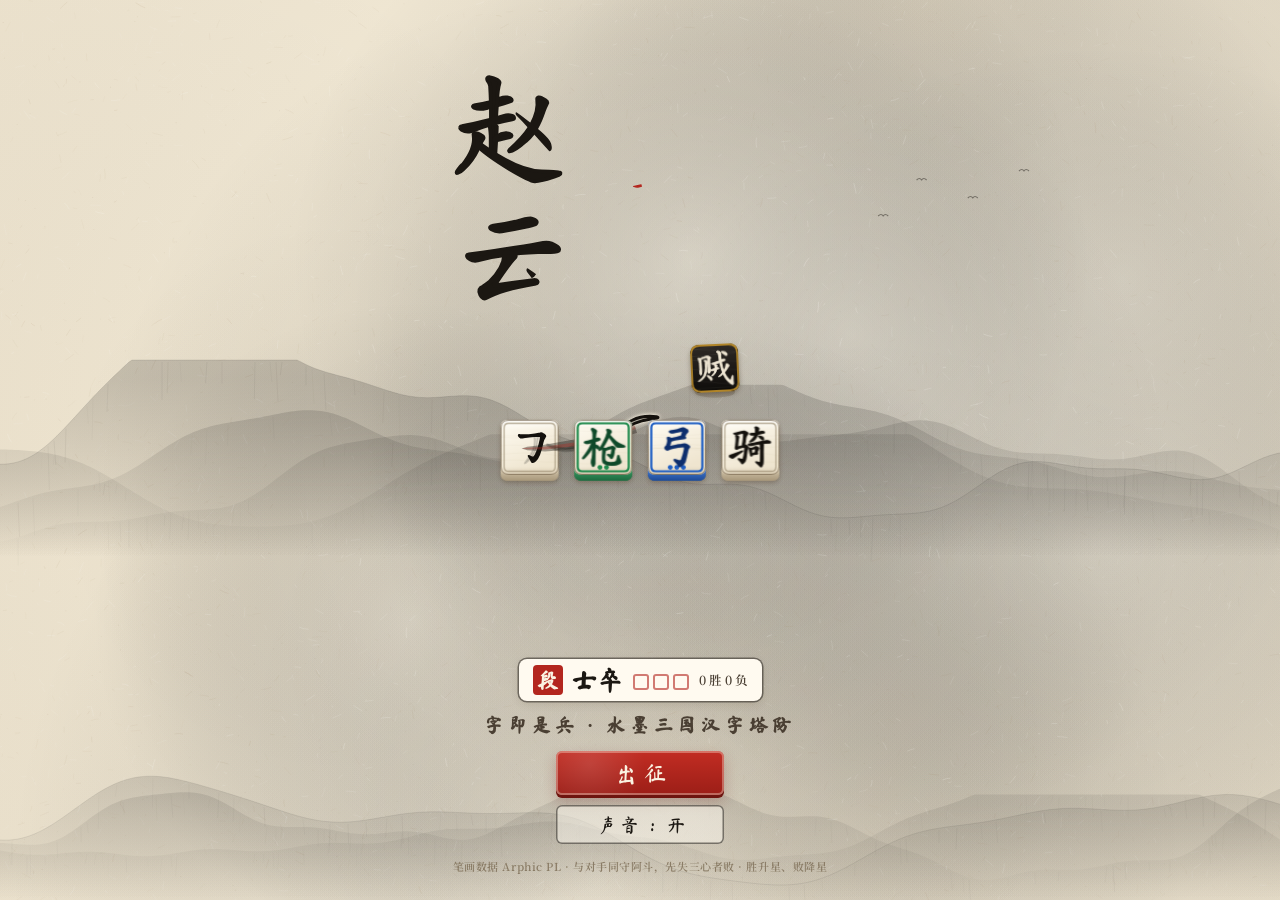
==== commit e052b8d6: "赵云与阿斗 v4: legible ink style, two-tile ordered generals with tiers, battlefields and ranks - Bolder, " ====
--- a/zhaoyun/index.html
+++ b/zhaoyun/index.html
@@ -4,7 +4,7 @@
 <meta charset="utf-8">
 <meta name="viewport" content="width=device-width, initial-scale=1, maximum-scale=1, user-scalable=no, viewport-fit=cover">
 <title>赵云与阿斗 · 水墨汉字塔防</title>
-<meta name="description" content="字即是兵：水墨汉字塔防。「弓」字拉满放箭，「枪」的木旁化作长枪，「刀」的一撇飞出斩敌。与 AI 对手同守阿斗，十场三国战役。">
+<meta name="description" content="字即是兵：水墨汉字塔防。「弓」字拉满放箭，「枪」的木旁化作长枪，「刀」的一撇飞出斩敌。两字并排成将，与对手同守阿斗，经典战场与段位。">
 <meta name="theme-color" content="#efe6d3">
 <meta name="color-scheme" content="light">
 <link rel="icon" href="icon.svg" type="image/svg+xml">
@@ -49,35 +49,27 @@
   <section id="title" class="screen">
     <canvas id="titleCv"></canvas>
     <div class="t-inner">
+      <div class="t-rank" id="titleRank"></div>
       <div class="t-tag">字即是兵 · 水墨三国汉字塔防</div>
       <div class="t-btns">
         <button class="btn btn-red" id="btnStart">出征</button>
         <button class="btn btn-ghost" id="btnTitleSound">声音：开</button>
       </div>
-      <div class="t-foot">笔画数据 Arphic PL · 与 AI 同守阿斗，先失三心者败</div>
+      <div class="t-foot">笔画数据 Arphic PL · 与对手同守阿斗，先失三心者败 · 胜升星、败降星</div>
     </div>
   </section>
 
-  <!-- 战役 -->
+  <!-- 选择战场 -->
   <section id="map" class="screen">
     <div class="map-head">
       <button class="back" id="btnMapBack" aria-label="返回">‹</button>
-      <h2>征战天下</h2>
-      <div class="map-stars"><i class="st"></i><b id="mapStars">0</b></div>
+      <h2>选择战场</h2>
+      <div class="map-rank" id="mapRank"></div>
     </div>
     <div class="map-list" id="mapList"></div>
-  </section>
-
-  <!-- 战前 -->
-  <section id="intro" class="sheet-wrap">
-    <div class="sheet scroll">
-      <button class="x" id="btnIntroClose" aria-label="关闭">×</button>
-      <div class="in-kicker" id="inKicker"></div>
-      <h2 class="in-title" id="inTitle"></h2>
-      <p class="in-blurb" id="inBlurb"></p>
-      <div class="in-rows" id="inRows"></div>
-      <div class="in-new" id="inNew"></div>
-      <button class="btn btn-red" id="btnGoLv">出战</button>
+    <div class="map-foot">
+      <span id="fightInfo"></span>
+      <button class="btn btn-red" id="btnFight">开战</button>
     </div>
   </section>
 
@@ -90,7 +82,7 @@
         <button class="btn btn-red" id="btnResume">继续</button>
         <button class="btn btn-ghost" id="btnRestart">重新开始</button>
         <button class="btn btn-ghost" id="btnSound2">声音：开</button>
-        <button class="btn btn-ghost" id="btnToMap">返回战役</button>
+        <button class="btn btn-ghost" id="btnToMap">退出 · 选战场</button>
       </div>
     </div>
   </section>
@@ -105,9 +97,9 @@
       <div class="r-stats" id="rStats"></div>
       <div class="r-unlock" id="rUnlock"></div>
       <div class="col-btns">
-        <button class="btn btn-red" id="btnNextLv">下一战</button>
+        <button class="btn btn-red" id="btnNextLv">再选战场</button>
         <button class="btn btn-ghost" id="btnRetry">再战</button>
-        <button class="btn btn-ghost" id="btnResMap">返回战役</button>
+        <button class="btn btn-ghost" id="btnResMap">回到首页</button>
       </div>
     </div>
   </section>
--- a/zhaoyun/style.css
+++ b/zhaoyun/style.css
@@ -63,14 +63,20 @@
 /* ---------- 顶栏 ---------- */
 #topbar {
   position: absolute; left: 0; right: 0; top: 0;
-  display: flex; align-items: center; gap: 8px;
-  padding: 0 8px; padding-top: env(safe-area-inset-top);
+  display: flex; align-items: center; gap: 6px;
+  padding: 0 6px; padding-top: env(safe-area-inset-top);
   pointer-events: none;
+  background: linear-gradient(rgba(252,248,238,.97), rgba(252,248,238,.9));
+  border-bottom: 1.5px solid rgba(27,23,18,.35);
+  border-radius: 0 0 8px 8px;
 }
 #topbar > * { pointer-events: auto; }
 .foe, .me { display: flex; align-items: center; gap: 6px; white-space: nowrap; }
-.foe { flex: 1; min-width: 0; }
+.foe { flex: 0 1 auto; min-width: 0; }
+.hearts { flex: none; }
+
 .me { margin-left: auto; }
+.vs + .me { margin-left: 0; }
 .seal {
   width: 26px; height: 26px; border-radius: 4px;
   display: grid; place-items: center;
@@ -79,32 +85,46 @@
   box-shadow: inset 0 0 0 1.5px rgba(247,236,216,.5);
 }
 .foe-t { display: flex; flex-direction: column; line-height: 1.05; }
-.foe-t span { font-size: 10px; color: var(--ink-3); letter-spacing: .1em; }
-.foe-t b { font-family: var(--brush); font-weight: 400; font-size: 19px; }
-.me-t { font-family: var(--brush); font-size: 19px; }
-.vs { font-family: var(--brush); color: var(--red); font-size: 18px; margin: 0 2px; }
-@media (min-width: 421px) { .vs { display: none; } }
-.lvname { font-family: var(--brush); font-size: 17px; color: var(--ink-3); letter-spacing: .3em; }
+.foe-t span { font-size: 10.5px; color: var(--ink-2); letter-spacing: .05em; font-weight: 700; }
+.foe-t b { font-family: var(--brush); font-weight: 400; font-size: 21px; color: var(--ink); }
+.me-t { font-family: var(--brush); font-size: 22px; color: var(--red); }
+.vs { display: none; }
+@media (max-width: 420px) {
+  .me { margin-left: auto; padding-left: 7px; border-left: 1.5px solid rgba(27,23,18,.3); }
+}
+.lvname { flex: 1 1 auto; min-width: 0; text-align: center; white-space: nowrap; overflow: hidden; text-overflow: ellipsis; font-family: var(--brush); font-size: 17px; color: var(--ink-2); letter-spacing: .04em; }
 @media (max-width: 420px) { .lvname { display: none; } }
+@media (max-width: 359px) {
+  #topbar { gap: 4px; padding: 0 4px; }
+  .vs { display: none; }
+  .hearts { gap: 1px; }
+  .hrt { width: 18px; height: 16px; }
+  .foe-t span, .foe .seal { display: none; }
+  .foe-t b { font-size: 18px; }
+  .foe { gap: 4px; flex: none; }
+  .me { gap: 3px; padding-left: 5px; border-left: 1.5px solid rgba(27,23,18,.3); }
+  .me-t { font-size: 19px; }
+  .tb-btn { width: 32px; }
+}
 .hearts { display: flex; gap: 3px; }
 .hrt {
-  width: 17px; height: 15px; display: block;
+  width: 21px; height: 19px; display: block; filter: drop-shadow(0 1px 0 rgba(60,10,5,.4));
   background: no-repeat center/contain url("data:image/svg+xml,%3Csvg xmlns='http://www.w3.org/2000/svg' viewBox='0 0 24 21'%3E%3Cpath d='M12 20.5C5 15 1 11.4 1 6.8 1 3.6 3.5 1 6.6 1c2.2 0 4.1 1.2 5.4 3.1C13.3 2.2 15.2 1 17.4 1 20.5 1 23 3.6 23 6.8c0 4.6-4 8.2-11 13.7z' fill='%23b3261e'/%3E%3Cpath d='M5 5.5c.8-1.4 2-2 3.2-1.8' stroke='%23f7d9c8' stroke-width='1.4' fill='none' stroke-linecap='round'/%3E%3C/svg%3E");
 }
 .hrt.lost {
   background-image: url("data:image/svg+xml,%3Csvg xmlns='http://www.w3.org/2000/svg' viewBox='0 0 24 21'%3E%3Cpath d='M12 20.5C5 15 1 11.4 1 6.8 1 3.6 3.5 1 6.6 1c2.2 0 4.1 1.2 5.4 3.1C13.3 2.2 15.2 1 17.4 1 20.5 1 23 3.6 23 6.8c0 4.6-4 8.2-11 13.7z' fill='none' stroke='%238a7c66' stroke-width='1.6'/%3E%3Cpath d='M12 4l-1.5 4 2.5 2-2 4' stroke='%238a7c66' stroke-width='1.2' fill='none'/%3E%3C/svg%3E");
-  opacity: .7;
+  opacity: .9;
 }
 .hrt.crack { animation: crack .7s ease; }
 @keyframes crack { 0% { transform: scale(1.8); filter: drop-shadow(0 0 6px #b3261e); } 30% { transform: scale(1.3) rotate(-12deg); } 60% { transform: scale(1.1) rotate(8deg); } 100% { transform: none; } }
 .tb-btn {
-  width: 34px; height: 30px; border-radius: 6px;
-  font-family: var(--brush); font-size: 17px;
-  background: rgba(255,252,242,.55);
-  box-shadow: inset 0 0 0 1.2px rgba(27,23,18,.45);
+  width: 36px; height: 32px; border-radius: 6px;
+  font-family: var(--serif); font-weight: 700; font-size: 15px;
+  background: #fffaf0;
+  box-shadow: inset 0 0 0 1.5px rgba(27,23,18,.7);
   display: grid; place-items: center;
 }
-.pz { width: 10px; height: 12px; border-left: 3px solid var(--ink); border-right: 3px solid var(--ink); display: block; }
+.pz { width: 11px; height: 13px; border-left: 3.5px solid var(--ink); border-right: 3.5px solid var(--ink); display: block; }
 
 /* ---------- 山脊 ---------- */
 #ridge {
@@ -117,11 +137,12 @@
 #ridge > * { pointer-events: auto; }
 .rg-l {
   display: flex; align-items: baseline; gap: 6px;
-  font-family: var(--brush); font-size: 21px;
-  padding: 1px 10px; border-radius: 4px;
-  background: rgba(242,233,214,.82);
-}
-#waveOf { font-family: var(--serif); font-size: 13px; color: var(--ink-2); }
+  font-family: var(--brush); font-size: 23px; line-height: 1.15; color: var(--ink);
+  padding: 1px 10px; border-radius: 5px;
+  background: #fffaf0;
+  box-shadow: 0 0 0 1.5px rgba(27,23,18,.6), 0 2px 6px rgba(60,40,20,.15);
+}
+#waveOf { font-family: var(--serif); font-size: 15px; font-weight: 700; color: var(--ink); }
 #btnGo {
   font-family: var(--brush); font-size: 18px; letter-spacing: .15em;
   color: #fbf3e2; padding: 3px 12px 3px 16px; border-radius: 5px;
@@ -145,13 +166,14 @@
 }
 #btnSummon:active { transform: translateY(2px); box-shadow: inset 0 0 0 2px rgba(251,243,226,.32), 0 1px 0 #6e140f; }
 #btnSummon.off { filter: grayscale(.85) brightness(1.15); opacity: .75; }
-.sm-t { font-family: var(--brush); font-size: 25px; letter-spacing: .35em; line-height: 1; margin-left: .35em; }
-.sm-c { font-size: 11.5px; opacity: .9; margin-top: 2px; letter-spacing: .05em; }
-.sm-c b { font-size: 13px; }
+.sm-t { font-family: var(--brush); font-size: 27px; letter-spacing: .35em; line-height: 1; margin-left: .35em; text-shadow: 0 1px 0 rgba(60,8,4,.6); }
+.sm-c { font-size: 12.5px; font-weight: 700; margin-top: 3px; letter-spacing: .03em; }
+.sm-c b { font-size: 15px; }
 .sm-c i { font-style: normal; color: #ffd9a8; }
 #bunBox {
   position: absolute; display: flex; align-items: center; gap: 5px;
-  font-family: var(--brush); font-size: 24px;
+  font-family: var(--serif); font-weight: 700; font-size: 25px; color: var(--ink);
+  padding: 2px 8px 2px 5px; border-radius: 6px; background: #fffaf0; box-shadow: 0 0 0 1.5px rgba(27,23,18,.55);
 }
 .bun {
   width: 26px; height: 22px; display: block;
@@ -180,13 +202,16 @@
 .banner.red .b-main { color: var(--red); }
 .banner.gold .b-main { color: #8a5a0c; }
 .b-sub {
-  font-size: 13.5px; color: var(--ink-2); margin-top: 2px; padding: 0 20px;
-  text-shadow: 0 0 6px rgba(242,233,214,1), 0 0 12px rgba(242,233,214,1);
+  display: inline-block; max-width: calc(100% - 32px);
+  font-size: 15px; font-weight: 700; color: var(--ink); margin-top: 2px; padding: 4px 12px; line-height: 1.45;
+  background: rgba(248,242,228,.94); border-radius: 6px; box-shadow: 0 1px 6px rgba(40,25,10,.25);
+}
+.b-sub:empty { display: none;
 }
 .tip {
-  position: absolute; z-index: 20; max-width: min(300px, 86vw);
-  padding: 9px 12px; border-radius: 6px;
-  font-size: 13px; font-weight: 500; line-height: 1.5;
+  position: absolute; z-index: 20; max-width: min(320px, 90vw);
+  padding: 10px 12px; border-radius: 6px;
+  font-size: 14px; font-weight: 600; line-height: 1.5;
   background: rgba(252,247,236,.97); color: var(--ink);
   box-shadow: 0 0 0 1px rgba(27,23,18,.35), 0 8px 22px rgba(60,40,20,.2);
   opacity: 0; pointer-events: none; transition: opacity .15s;
@@ -195,9 +220,9 @@
 .tip b { font-family: var(--brush); font-weight: 400; font-size: 18px; color: var(--red); }
 .tip i { font-style: normal; color: var(--ink-3); }
 .tut {
-  position: absolute; z-index: 19; max-width: min(320px, 90vw);
-  padding: 8px 12px; border-radius: 6px;
-  font-size: 13.5px; line-height: 1.45;
+  position: absolute; z-index: 19; max-width: min(330px, 92vw);
+  padding: 9px 12px; border-radius: 6px;
+  font-size: 14.5px; font-weight: 700; line-height: 1.45;
   background: var(--ink); color: #f6eedd;
   opacity: 0; pointer-events: none; transition: opacity .2s;
   animation: bob 1.2s ease-in-out infinite;
@@ -218,40 +243,49 @@
 .t-btns { display: flex; flex-direction: column; align-items: center; gap: 10px; }
 .t-foot { font-size: 11px; color: var(--ink-3); font-weight: 500; letter-spacing: .05em; text-align: center; }
 
-/* ---------- 战役 ---------- */
+/* ---------- 选择战场 ---------- */
 #map { background: var(--paper) radial-gradient(ellipse at 50% 0%, rgba(255,255,250,.6), transparent 60%); }
 .map-head {
-  height: 56px; display: flex; align-items: center; gap: 10px; padding: 0 12px;
+  height: 58px; display: flex; align-items: center; gap: 10px; padding: 0 12px;
   padding-top: env(safe-area-inset-top);
-  border-bottom: 1px solid rgba(27,23,18,.15);
-}
-.map-head h2 { flex: 1; margin: 0; font-family: var(--brush); font-weight: 400; font-size: 28px; letter-spacing: .3em; text-align: center; }
-.back { width: 38px; height: 38px; font-size: 30px; line-height: 1; border-radius: 6px; box-shadow: inset 0 0 0 1.2px rgba(27,23,18,.4); }
-.map-stars { display: flex; align-items: center; gap: 4px; font-family: var(--brush); font-size: 20px; min-width: 38px; justify-content: flex-end; }
-.st, .lv-stars i {
-  width: 15px; height: 15px; display: block; border-radius: 3px;
-  background: var(--red); box-shadow: inset 0 0 0 1.5px rgba(247,236,216,.55);
-}
-.map-list { position: absolute; top: 56px; left: 0; right: 0; bottom: 0; overflow-y: auto; padding: 12px 12px 30px; touch-action: pan-y; }
+  border-bottom: 1.5px solid rgba(27,23,18,.3);
+}
+.map-head h2 { flex: 1; margin: 0; font-family: var(--brush); font-weight: 400; font-size: 30px; letter-spacing: .25em; text-align: center; }
+.back { width: 40px; height: 40px; font-size: 32px; line-height: 1; border-radius: 6px; background: #fffaf0; box-shadow: inset 0 0 0 1.5px rgba(27,23,18,.6); }
+.map-rank { display: flex; align-items: center; gap: 3px; font-family: var(--brush); font-size: 20px; min-width: 40px; justify-content: flex-end; }
+.map-rank b { font-weight: 400; margin-right: 4px; }
+.map-list { position: absolute; top: 58px; left: 0; right: 0; bottom: 74px; overflow-y: auto; padding: 10px 10px 16px; touch-action: pan-y; }
 .lv {
-  width: 100%; max-width: 560px; margin: 0 auto 10px; display: flex; align-items: center; gap: 10px;
-  padding: 8px 12px 8px 8px; border-radius: 8px; text-align: left;
-  background: rgba(255,252,242,.55);
-  box-shadow: inset 0 0 0 1px rgba(27,23,18,.22), 0 2px 6px rgba(60,40,20,.06);
+  width: 100%; max-width: 580px; margin: 0 auto 9px; display: flex; align-items: center; gap: 10px;
+  padding: 8px 10px 8px 8px; border-radius: 8px; text-align: left;
+  background: #fffaf0;
+  box-shadow: inset 0 0 0 1.5px rgba(27,23,18,.35), 0 2px 6px rgba(60,40,20,.08);
   transition: transform .1s;
 }
 .lv:active { transform: scale(.985); }
-.lv.cur { box-shadow: inset 0 0 0 1.6px var(--red), 0 2px 10px rgba(179,38,30,.15); }
-.lv.locked { opacity: .42; filter: grayscale(1); }
-.lv-th { border-radius: 4px; flex: none; box-shadow: 0 0 0 1px rgba(27,23,18,.18); }
-.lv-no { font-family: var(--brush); font-size: 20px; color: var(--red); width: 26px; text-align: center; flex: none; }
-.lv-main { flex: 1; min-width: 0; display: flex; flex-direction: column; }
-.lv-name { font-family: var(--brush); font-size: 23px; line-height: 1.15; }
-.lv-era { font-size: 11.5px; color: var(--ink-3); font-weight: 500; }
-.lv-foe { font-size: 12px; color: var(--ink-2); font-weight: 500; }
-.lv-stars { display: flex; gap: 3px; flex: none; }
-.lv-stars i { width: 12px; height: 12px; background: transparent; box-shadow: inset 0 0 0 1.2px rgba(179,38,30,.45); }
-.lv-stars i.on { background: var(--red); }
+.lv.cur { box-shadow: inset 0 0 0 3px var(--red), 0 3px 12px rgba(179,38,30,.2); background: #fff6e8; }
+.lv-th { border-radius: 5px; flex: none; box-shadow: 0 0 0 1.5px rgba(27,23,18,.35); }
+.lv-dice { width: 96px; height: 56px; flex: none; display: grid; place-items: center; font-family: var(--brush); font-size: 34px; color: #fbf3e2; background: var(--red); border-radius: 5px; }
+.lv-main { flex: 1; min-width: 0; display: flex; flex-direction: column; gap: 1px; }
+.lv-name { font-family: var(--brush); font-size: 25px; line-height: 1.1; color: var(--ink); }
+.lv-foe { font-size: 13px; color: var(--ink); font-weight: 700; }
+.lv-era { font-size: 12px; color: var(--ink-2); font-weight: 600; }
+.lv-gens { font-size: 12px; color: #8a5a0c; font-weight: 700; letter-spacing: .05em; }
+.map-foot {
+  position: absolute; left: 0; right: 0; bottom: 0; height: 74px;
+  display: flex; align-items: center; justify-content: center; gap: 14px; padding: 0 12px calc(env(safe-area-inset-bottom));
+  background: rgba(252,248,238,.97); border-top: 1.5px solid rgba(27,23,18,.3);
+}
+#fightInfo { font-size: 14px; font-weight: 700; color: var(--ink); }
+.map-foot .btn { min-width: 140px; }
+/* 段位 */
+.rk-st { width: 16px; height: 16px; display: inline-block; border-radius: 3px; box-shadow: inset 0 0 0 2px rgba(179,38,30,.6); margin: 0 2px; vertical-align: middle; }
+.rk-st.on { background: var(--red); box-shadow: inset 0 0 0 2px rgba(247,236,216,.6); }
+.rk-st.new { animation: stamp .5s .5s cubic-bezier(.2,.9,.3,1.3) backwards; }
+.t-rank { display: flex; align-items: center; gap: 8px; padding: 6px 14px; border-radius: 8px; background: #fffaf0; box-shadow: 0 0 0 1.5px rgba(27,23,18,.5), 0 3px 10px rgba(60,40,20,.12); }
+.t-rank .rk-seal { width: 30px; height: 30px; display: grid; place-items: center; border-radius: 4px; background: var(--red); color: #fbf3e2; font-family: var(--brush); font-size: 21px; }
+.t-rank .rk-name { font-family: var(--brush); font-size: 26px; color: var(--ink); }
+.t-rank .rk-rec { font-size: 12.5px; color: var(--ink-2); font-weight: 700; }
 
 /* ---------- 弹出层 ---------- */
 .sheet-wrap {
@@ -290,12 +324,15 @@
 .r-title.win { color: var(--ink); }
 .r-title.lose { color: var(--red-d); }
 @keyframes stamp { from { transform: scale(1.8); opacity: 0; } }
-.r-sub { font-size: 14px; color: var(--ink-2); font-weight: 500; }
-.r-stars { display: flex; gap: 10px; margin: 6px 0; }
+.r-sub { font-size: 15px; color: var(--ink); font-weight: 700; }
+.r-stars { display: flex; flex-direction: column; align-items: center; gap: 4px; margin: 6px 0; }
+.r-stars .rk-name { font-family: var(--brush); font-size: 34px; color: var(--ink); }
+.r-stars .rk-st { width: 26px; height: 26px; border-radius: 5px; margin: 0 4px; }
+.r-stars .rk-msg { font-size: 16px; font-weight: 700; color: var(--red); min-height: 20px; }
 .rs { width: 40px; height: 40px; border-radius: 6px; display: grid; place-items: center; font-size: 22px; color: transparent; box-shadow: inset 0 0 0 1.6px rgba(179,38,30,.45); }
 .rs.on { background: var(--red); box-shadow: inset 0 0 0 2px rgba(247,236,216,.5), 0 3px 8px rgba(179,38,30,.25); color: #f7ecd8; animation: stamp .45s cubic-bezier(.2,.9,.3,1.3) backwards; }
 .r-stats { display: grid; grid-template-columns: repeat(2, minmax(120px, 1fr)); gap: 8px 18px; margin: 4px 0 6px; }
 .r-stats div { display: flex; flex-direction: column; align-items: center; }
 .r-stats b { font-family: var(--brush); font-weight: 400; font-size: 26px; }
-.r-stats span { font-size: 11.5px; color: var(--ink-3); font-weight: 500; }
+.r-stats span { font-size: 13.5px; color: var(--ink); font-weight: 700; }
 .r-unlock { font-family: var(--brush); font-size: 18px; color: var(--red); min-height: 22px; }
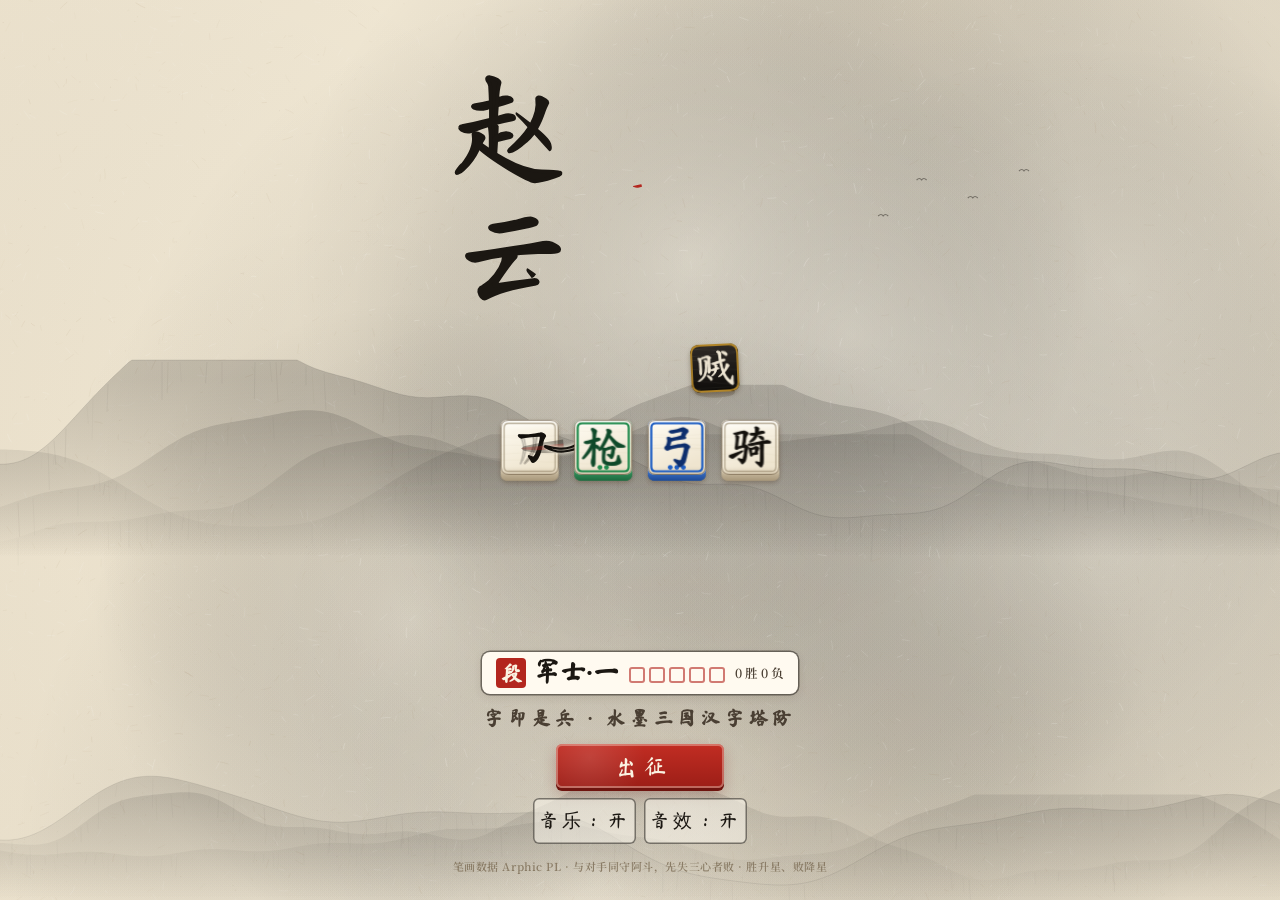
==== commit 01961e36: "赵云与阿斗: original-style numbers, economy and new sound engine - Unit stats, ranges and per-tier growth" ====
--- a/zhaoyun/index.html
+++ b/zhaoyun/index.html
@@ -38,7 +38,7 @@
       <div class="rg-l"><span id="waveLbl"></span><span id="waveOf"></span></div>
       <button id="btnGo" class="hidden">开战</button>
     </div>
-    <button id="btnSummon"><span class="sm-t">征兵</span><span class="sm-c">五张 · <b id="costV">15</b> 馒头<i id="smHint"></i></span></button>
+    <button id="btnSummon"><span class="sm-t">征兵</span><span class="sm-c"><i id="smHint">补充 5 名</i> · <b id="costV">10</b> 馒头</span></button>
     <div id="bunBox" title="馒头"><i class="bun"></i><b id="bunV">0</b></div>
     <div id="banner" class="banner"><div class="b-main"></div><div class="b-sub"></div></div>
     <div id="tip" class="tip"></div>
@@ -53,7 +53,7 @@
       <div class="t-tag">字即是兵 · 水墨三国汉字塔防</div>
       <div class="t-btns">
         <button class="btn btn-red" id="btnStart">出征</button>
-        <button class="btn btn-ghost" id="btnTitleSound">声音：开</button>
+        <div class="row-btns"><button class="btn btn-ghost half" id="btnTitleMusic">音乐：开</button><button class="btn btn-ghost half" id="btnTitleSound">音效：开</button></div>
       </div>
       <div class="t-foot">笔画数据 Arphic PL · 与对手同守阿斗，先失三心者败 · 胜升星、败降星</div>
     </div>
@@ -81,7 +81,9 @@
       <div class="col-btns">
         <button class="btn btn-red" id="btnResume">继续</button>
         <button class="btn btn-ghost" id="btnRestart">重新开始</button>
-        <button class="btn btn-ghost" id="btnSound2">声音：开</button>
+        <div class="row-btns"><button class="btn btn-ghost half" id="btnMusic2">音乐：开</button><button class="btn btn-ghost half" id="btnSound2">音效：开</button></div>
+        <label class="vol">音乐音量<input type="range" id="volM" min="0" max="100" value="50"></label>
+        <label class="vol">音效音量<input type="range" id="volS" min="0" max="100" value="100"></label>
         <button class="btn btn-ghost" id="btnToMap">退出 · 选战场</button>
       </div>
     </div>
--- a/zhaoyun/style.css
+++ b/zhaoyun/style.css
@@ -250,10 +250,11 @@
   padding-top: env(safe-area-inset-top);
   border-bottom: 1.5px solid rgba(27,23,18,.3);
 }
-.map-head h2 { flex: 1; margin: 0; font-family: var(--brush); font-weight: 400; font-size: 30px; letter-spacing: .25em; text-align: center; }
+.map-head h2 { flex: 1; margin: 0; font-family: var(--brush); font-weight: 400; font-size: 28px; letter-spacing: .15em; text-align: center; white-space: nowrap; }
 .back { width: 40px; height: 40px; font-size: 32px; line-height: 1; border-radius: 6px; background: #fffaf0; box-shadow: inset 0 0 0 1.5px rgba(27,23,18,.6); }
-.map-rank { display: flex; align-items: center; gap: 3px; font-family: var(--brush); font-size: 20px; min-width: 40px; justify-content: flex-end; }
-.map-rank b { font-weight: 400; margin-right: 4px; }
+.map-rank { display: flex; flex-wrap: wrap; align-items: center; gap: 1px; font-family: var(--brush); font-size: 18px; min-width: 40px; max-width: 132px; justify-content: flex-end; }
+.map-rank .rk-st { width: 11px; height: 11px; margin: 0 1px; border-radius: 2px; }
+.map-rank b { font-weight: 400; margin-right: 2px; white-space: nowrap; }
 .map-list { position: absolute; top: 58px; left: 0; right: 0; bottom: 74px; overflow-y: auto; padding: 10px 10px 16px; touch-action: pan-y; }
 .lv {
   width: 100%; max-width: 580px; margin: 0 auto 9px; display: flex; align-items: center; gap: 10px;
@@ -271,6 +272,9 @@
 .lv-foe { font-size: 13px; color: var(--ink); font-weight: 700; }
 .lv-era { font-size: 12px; color: var(--ink-2); font-weight: 600; }
 .lv-gens { font-size: 12px; color: #8a5a0c; font-weight: 700; letter-spacing: .05em; }
+.lv.locked { opacity: .55; filter: grayscale(.7); cursor: not-allowed; }
+.lv.locked:active { transform: none; }
+.lv-lock { font-family: var(--serif); font-style: normal; font-size: 12px; font-weight: 700; color: #fff; background: #5a4a3a; border-radius: 4px; padding: 1px 6px; margin-left: 8px; vertical-align: 4px; letter-spacing: 0; }
 .map-foot {
   position: absolute; left: 0; right: 0; bottom: 0; height: 74px;
   display: flex; align-items: center; justify-content: center; gap: 14px; padding: 0 12px calc(env(safe-area-inset-bottom));
@@ -336,3 +340,9 @@
 .r-stats b { font-family: var(--brush); font-weight: 400; font-size: 26px; }
 .r-stats span { font-size: 13.5px; color: var(--ink); font-weight: 700; }
 .r-unlock { font-family: var(--brush); font-size: 18px; color: var(--red); min-height: 22px; }
+
+/* v5：音乐 / 音效设置 */
+.row-btns { display: flex; gap: 8px; width: 100%; }
+.row-btns .btn.half { flex: 1; min-width: 0; padding-left: 6px; padding-right: 6px; }
+.vol { display: flex; align-items: center; gap: 10px; width: 100%; font-size: 14px; font-weight: 700; color: var(--ink); }
+.vol input { flex: 1; accent-color: #b3261e; }
